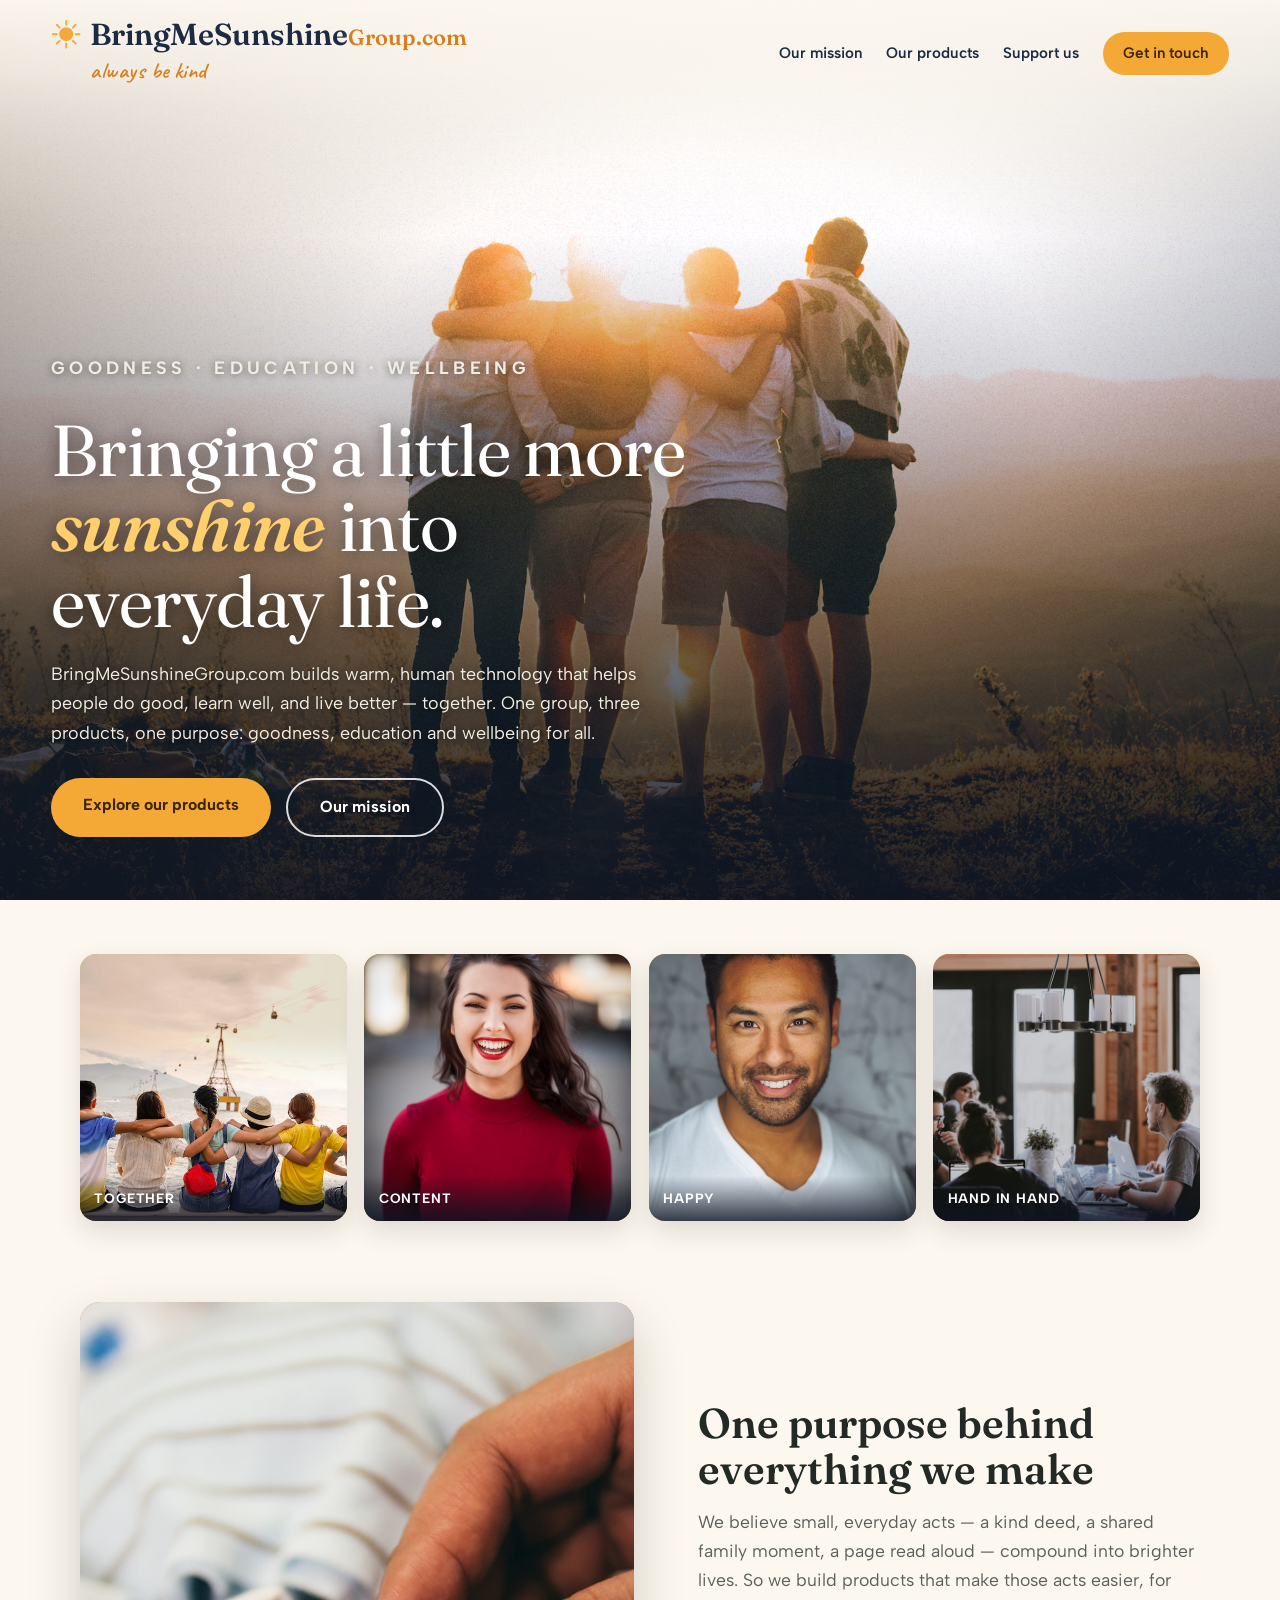
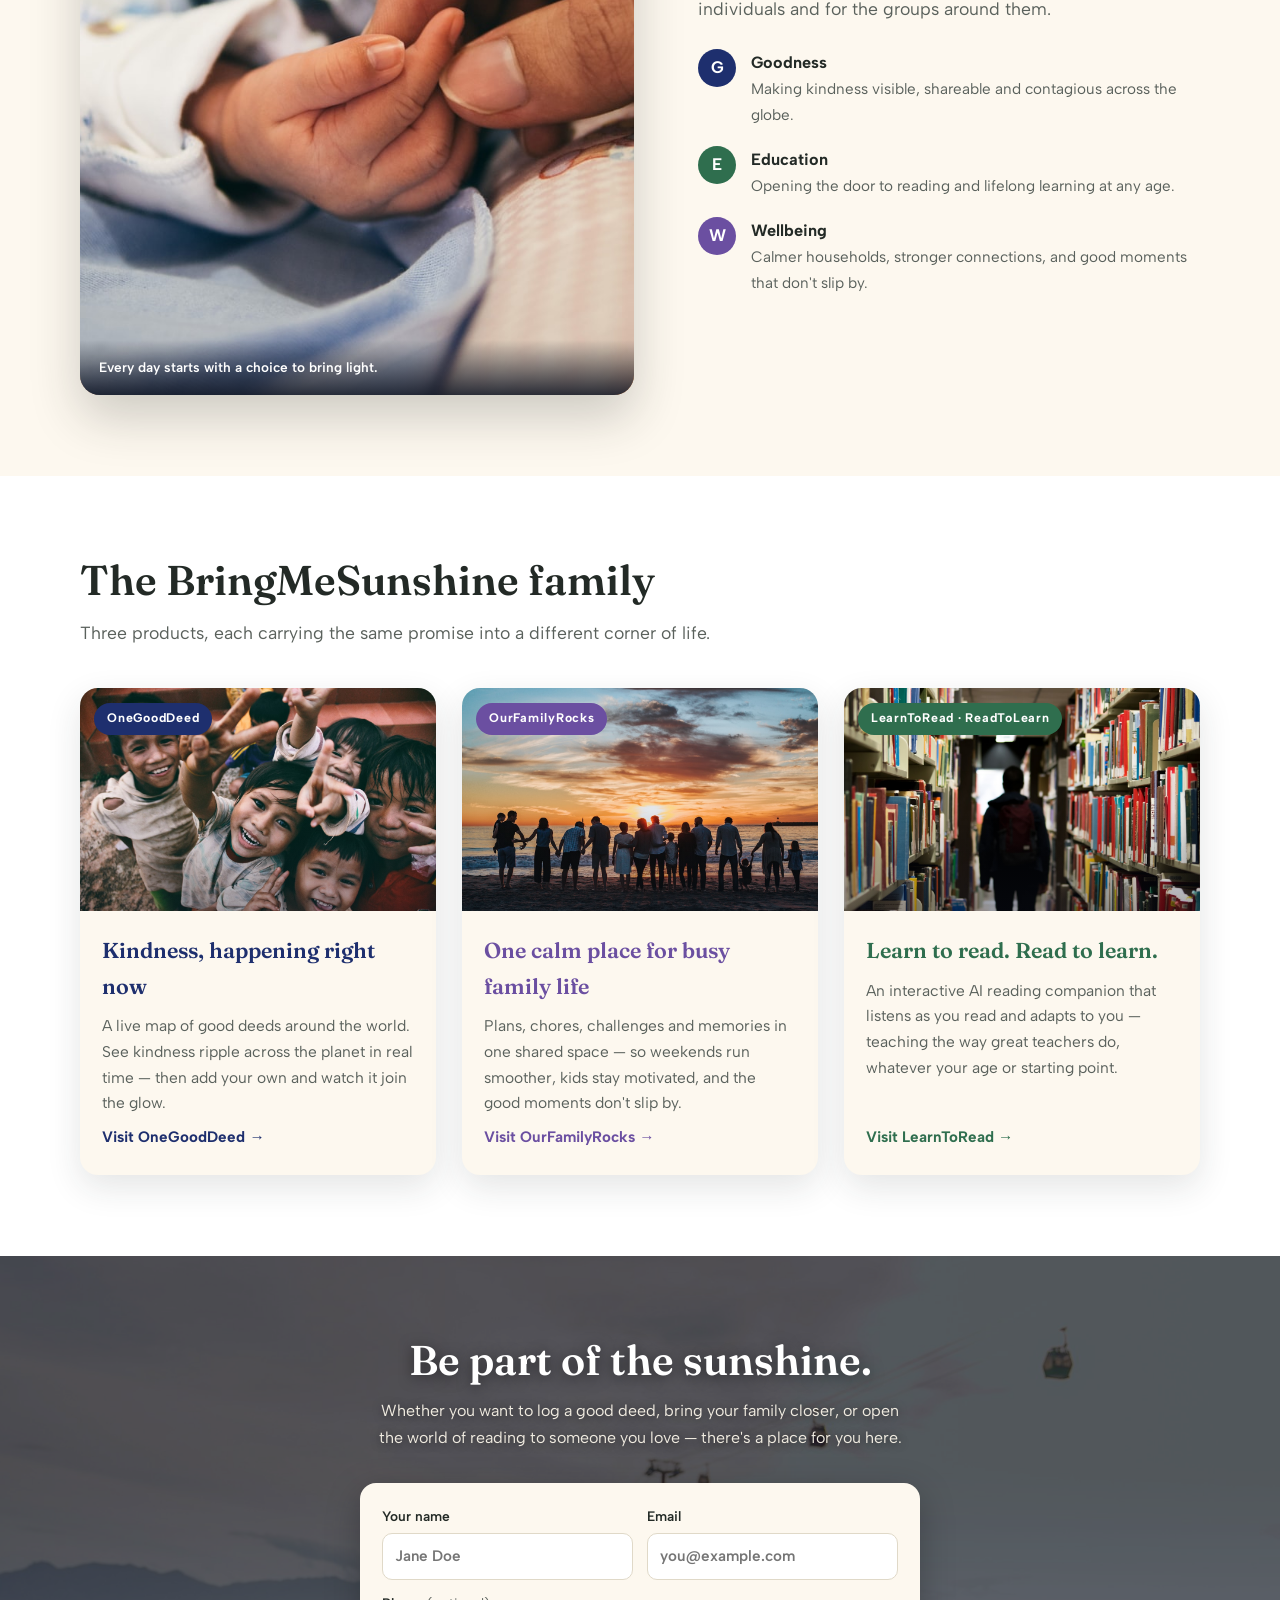
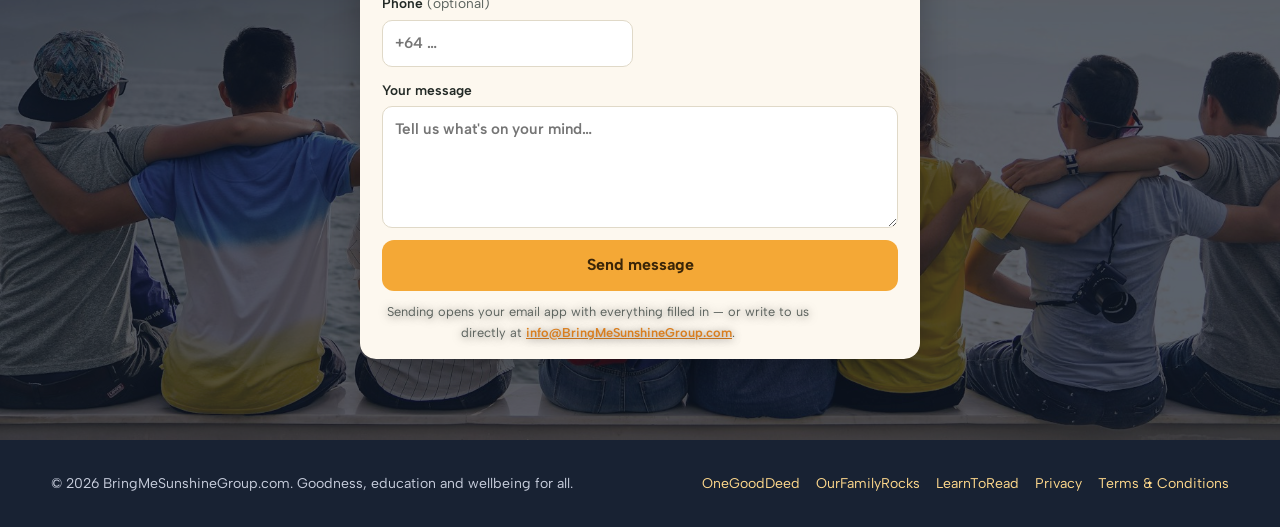
==== index.html @ d6a009a9 "landing header: brand font colours over transparent bar - navy wordmark + sunDeep Group.com/motto, c" ====
<!DOCTYPE html>
<html lang="en">
<head>
<meta charset="UTF-8">
<meta name="viewport" content="width=device-width, initial-scale=1.0">
<title>BringMeSunshineGroup.com — Goodness, education and wellbeing for all</title>

<!-- Favicons & app icons -->
<link rel="icon" href="favicon.ico" sizes="48x48">
<link rel="icon" href="favicon.svg" type="image/svg+xml">
<link rel="icon" type="image/png" sizes="32x32" href="favicon-32x32.png">
<link rel="icon" type="image/png" sizes="16x16" href="favicon-16x16.png">
<link rel="apple-touch-icon" sizes="180x180" href="apple-touch-icon.png">
<link rel="apple-touch-icon" sizes="167x167" href="apple-touch-icon-167x167.png">
<link rel="apple-touch-icon" sizes="152x152" href="apple-touch-icon-152x152.png">
<link rel="manifest" href="site.webmanifest">
<meta name="theme-color" content="#1c2a44">
<meta name="msapplication-config" content="browserconfig.xml">

<link rel="preconnect" href="https://fonts.googleapis.com">
<link rel="preconnect" href="https://fonts.gstatic.com" crossorigin>
<link href="https://fonts.googleapis.com/css2?family=Fraunces:opsz,wght@9..144,400;9..144,600&family=Albert+Sans:wght@400;500;600;700&display=swap" rel="stylesheet">
<link href="https://fonts.googleapis.com/css2?family=Caveat:wght@500;600&display=swap" rel="stylesheet">
<style>
:root{
  --sun:#f4a836;
  --sun-deep:#d97e1f;
  --sky:#1c2a44;        /* deep dawn navy */
  --cream:#fdf8ef;
  --ink:#232a26;
  --muted:#5a615c;
  /* product accents drawn from the three brands */
  --ogd-navy:#1e2f6e;   /* OneGoodDeed */
  --ofr-purple:#6b4fa1; /* OurFamilyRocks */
  --ltr-green:#2f6e4e;  /* LearnToRead */
  --display:'Fraunces',serif;
  --body:'Albert Sans',sans-serif;
}
*{margin:0;padding:0;box-sizing:border-box}
html{scroll-behavior:smooth}
body{font-family:var(--body);background:var(--cream);color:var(--ink);line-height:1.65}
img{display:block;max-width:100%}

/* ---------- header ---------- */
header{
  position:absolute;top:0;left:0;right:0;z-index:20;background:transparent;
  display:flex;align-items:center;justify-content:space-between;
  padding:1.1rem clamp(1.2rem,4vw,3.2rem);
}
.logo{display:flex;text-decoration:none}
.logo .wordline{display:flex;align-items:center;gap:.55rem}
.logo svg{width:1.9rem;height:1.9rem;flex:none}
.logo b{
  font-family:var(--display);font-weight:600;font-size:1.9rem;color:var(--sky);line-height:1.1;
  text-shadow:0 1px 10px rgba(253,248,239,.75);
}
.logo b small{color:var(--sun-deep);font-size:.72em}
@media(max-width:760px){
  .logo b{font-size:1.35rem}
  .logo svg{width:1.35rem;height:1.35rem}
  .kind-tag{font-size:1.1rem;margin-left:1.9rem}
}
nav{display:flex;align-items:center}
nav a{
  color:var(--sky);text-decoration:none;font-weight:600;font-size:.95rem;margin-left:1.5rem;
  text-shadow:0 1px 8px rgba(253,248,239,.7);
}
nav a:hover,nav a:focus-visible{color:var(--sun-deep)}
nav a:focus-visible{outline:2px solid var(--sun-deep);outline-offset:4px;border-radius:3px}
.burger{display:none}
.nav-cta{
  background:var(--sun);color:#3a2508 !important;border-radius:999px;
  padding:.55rem 1.25rem;text-shadow:none !important;white-space:nowrap;
}
.nav-cta:hover{background:#ffc25e;color:#3a2508 !important}

/* ---------- hero ---------- */
.hero{position:relative;min-height:100svh;display:flex;align-items:flex-end;overflow:hidden;background:var(--sky);padding-top:118px}
.hero-img{position:absolute;inset:0;width:100%;height:100%;object-fit:cover;object-position:center 35%;
  filter:contrast(1.1) saturate(1.04)}
/* graceful fallback if the photo can't load */
.hero-fallback{position:absolute;inset:0;background:
  radial-gradient(circle at 50% 78%, #ffd98c 0%, #f4a836 18%, #d3628a 45%, #4a2f58 75%, #1c2a44 100%);}
/* warm sunrise wash and gentle vignette to focus on the people */
.hero-tint{position:absolute;inset:0;pointer-events:none;background:
  linear-gradient(115deg, rgba(255,170,60,.14), transparent 45%),
  radial-gradient(ellipse 70% 70% at 55% 45%, transparent 40%, rgba(14,20,34,.38) 100%);}
/* sunlight coming in — kept subtle */
.sunflare{position:absolute;inset:0;pointer-events:none;mix-blend-mode:screen;background:
  radial-gradient(ellipse 42% 32% at 74% 16%, rgba(255,214,140,.45) 0%, rgba(255,178,72,.18) 40%, transparent 70%);}
.sunrays{position:absolute;inset:0;pointer-events:none;mix-blend-mode:screen;opacity:.2;background:
  conic-gradient(from 200deg at 72% 20%,
    transparent 0deg, rgba(255,220,150,.5) 6deg, transparent 12deg,
    transparent 20deg, rgba(255,220,150,.35) 26deg, transparent 32deg,
    transparent 42deg, rgba(255,220,150,.45) 48deg, transparent 54deg,
    transparent 64deg, rgba(255,220,150,.3) 70deg, transparent 76deg, transparent 360deg);}
/* contrast scrim so every word stays readable */
.hero-scrim{position:absolute;inset:0;background:
  linear-gradient(to top, rgba(14,20,34,.88) 0%, rgba(14,20,34,.55) 32%, rgba(14,20,34,.18) 58%, rgba(253,248,239,0) 74%, rgba(253,248,239,.78) 92%, rgba(253,248,239,.97) 100%);}
.hero-copy{position:relative;z-index:5;padding:0 clamp(1.2rem,4vw,3.2rem) clamp(2.6rem,7vh,5rem);max-width:780px;color:#fff}
.eyebrow{font-size:.78rem;letter-spacing:.24em;text-transform:uppercase;font-weight:700;color:#ffd98c;margin-bottom:1rem;text-shadow:0 1px 6px rgba(0,0,0,.5)}
h1{
  font-family:var(--display);font-weight:400;font-size:clamp(2.5rem,6vw,4.5rem);
  line-height:1.05;letter-spacing:-.01em;margin-bottom:1.2rem;
  text-shadow:0 2px 18px rgba(0,0,0,.55);
}
h1 em{font-style:italic;font-weight:600;color:#ffcf6e}
.hero-copy p{font-size:clamp(1.02rem,1.4vw,1.2rem);color:#f2ede2;max-width:56ch;margin-bottom:1.9rem;text-shadow:0 1px 8px rgba(0,0,0,.55)}
.cta-row{display:flex;gap:.9rem;flex-wrap:wrap}
.btn{display:inline-block;text-decoration:none;font-weight:700;font-size:1rem;border-radius:999px;padding:.9rem 2rem;transition:transform .15s,background .15s}
.btn:focus-visible{outline:3px solid #ffd98c;outline-offset:3px}
.btn-sun{background:var(--sun);color:#3a2508}
.btn-sun:hover{transform:translateY(-2px);background:#ffc25e}
.btn-line{border:2px solid rgba(255,255,255,.85);color:#fff;text-shadow:0 1px 6px rgba(0,0,0,.4)}
.btn-line:hover{border-color:#ffd98c;color:#ffd98c}

/* ---------- sections ---------- */
section{padding:clamp(3.6rem,9vh,6.5rem) clamp(1.2rem,4vw,3.2rem)}
.inner{max-width:1120px;margin:0 auto}
h2{font-family:var(--display);font-weight:600;font-size:clamp(1.8rem,3.4vw,2.6rem);line-height:1.12;margin-bottom:.9rem}
.lede{max-width:62ch;color:var(--muted);font-size:1.1rem}

/* mission split */
.mission .inner{display:grid;grid-template-columns:1.05fr .95fr;gap:clamp(2rem,5vw,4rem);align-items:center}
@media(max-width:820px){.mission .inner{grid-template-columns:1fr}}
.mission-photo{position:relative;border-radius:20px;overflow:hidden;box-shadow:0 22px 50px rgba(35,42,38,.22);aspect-ratio:4/5;background:
  radial-gradient(circle at 60% 30%, #ffd98c, #f4a836 40%, #b8652f 100%);}
.mission-photo img{width:100%;height:100%;object-fit:cover}
.mission-photo figcaption{
  position:absolute;left:0;right:0;bottom:0;padding:1rem 1.2rem;font-size:.85rem;font-weight:600;color:#fff;
  background:linear-gradient(to top, rgba(14,20,34,.85), transparent);
}
.pillars{list-style:none;margin-top:1.6rem;display:grid;gap:1.1rem}
.pillars li{display:flex;gap:.9rem;align-items:flex-start}
.pillars .dot{flex:none;width:38px;height:38px;border-radius:50%;display:grid;place-items:center;color:#fff;font-weight:700;font-size:1.05rem}
.pillars b{display:block;font-size:1.02rem}
.pillars span{color:var(--muted);font-size:.95rem}

/* product family */
.family{background:#fff}
.family-grid{display:grid;grid-template-columns:repeat(auto-fit,minmax(290px,1fr));gap:1.6rem;margin-top:2.6rem}
.card{
  border-radius:18px;overflow:hidden;background:var(--cream);
  box-shadow:0 12px 34px rgba(35,42,38,.12);display:flex;flex-direction:column;
  transition:transform .18s ease;
}
.card:hover{transform:translateY(-5px)}
.card .photo{position:relative;aspect-ratio:16/10;overflow:hidden}
.card .photo img{width:100%;height:100%;object-fit:cover}
.card .photo::after{content:"";position:absolute;inset:0;background:linear-gradient(to top, rgba(14,20,34,.35), transparent 45%)}
.card .badge{
  position:absolute;top:.9rem;left:.9rem;z-index:2;color:#fff;font-weight:700;font-size:.78rem;
  letter-spacing:.06em;padding:.35rem .8rem;border-radius:999px;
}
.card-body{padding:1.4rem 1.4rem 1.6rem;display:flex;flex-direction:column;gap:.55rem;flex:1}
.card h3{font-family:var(--display);font-weight:600;font-size:1.35rem}
.card p{color:var(--muted);font-size:.97rem;flex:1}
.card a{font-weight:700;text-decoration:none;font-size:.95rem}
.ogd .badge,.ogd .dot{background:var(--ogd-navy)} .ogd h3,.ogd a{color:var(--ogd-navy)}
.ofr .badge,.ofr .dot{background:var(--ofr-purple)} .ofr h3,.ofr a{color:var(--ofr-purple)}
.ltr .badge,.ltr .dot{background:var(--ltr-green)} .ltr h3,.ltr a{color:var(--ltr-green)}
.photo-fallback-ogd{background:radial-gradient(circle at 30% 30%, #3b4f9e, #1e2f6e)}
.photo-fallback-ofr{background:radial-gradient(circle at 30% 30%, #9a7ecf, #6b4fa1)}
.photo-fallback-ltr{background:radial-gradient(circle at 30% 30%, #58a37c, #2f6e4e)}

/* banner CTA */
.banner{position:relative;color:#fff;text-align:center;overflow:hidden;background:var(--sky)}
.banner-img{position:absolute;inset:0;width:100%;height:100%;object-fit:cover;object-position:center 40%}
.banner-scrim{position:absolute;inset:0;background:rgba(16,24,40,.68)}
.banner .inner{position:relative;z-index:2;max-width:760px}
.banner h2{color:#fff;text-shadow:0 2px 14px rgba(0,0,0,.5)}
.banner p{color:#f0ebe0;margin:0 auto 2rem;max-width:54ch;text-shadow:0 1px 8px rgba(0,0,0,.5)}

/* people strip */
.people-strip{padding-top:clamp(2.4rem,6vh,4rem);padding-bottom:0}
.strip-grid{display:grid;grid-template-columns:repeat(auto-fit,minmax(180px,1fr));gap:1.1rem}
.strip-grid figure{position:relative;border-radius:16px;overflow:hidden;aspect-ratio:1/1;
  background:radial-gradient(circle at 40% 30%, #ffd98c, #f4a836 55%, #c97b3a);
  box-shadow:0 10px 26px rgba(35,42,38,.14)}
.strip-grid img{width:100%;height:100%;object-fit:cover;transition:transform .3s ease}
.strip-grid figure:hover img{transform:scale(1.04)}
.strip-grid figcaption{
  position:absolute;left:0;right:0;bottom:0;padding:.7rem .9rem;
  font-weight:700;font-size:.85rem;letter-spacing:.06em;text-transform:uppercase;color:#fff;
  background:linear-gradient(to top, rgba(14,20,34,.8), transparent);
}

footer{background:#182233;color:#c8cedd;padding:2rem clamp(1.2rem,4vw,3.2rem);font-size:.88rem;display:flex;justify-content:space-between;flex-wrap:wrap;gap:.8rem}
footer a{color:#ffd98c;text-decoration:none;margin-left:1rem}
footer a:first-child{margin-left:0}
@media(prefers-reduced-motion:no-preference){
  .hero-copy{opacity:0;transform:translateY(14px);animation:rise .9s ease .4s forwards}
  .sunflare{opacity:0;animation:dawn 2.4s ease .2s forwards}
  @keyframes rise{to{opacity:1;transform:translateY(0)}}
  @keyframes dawn{to{opacity:1}}
}

/* --- Get in touch form (20 Aug 2026) --- */
.contact-card{background:var(--cream);color:var(--ink);border-radius:16px;padding:22px 22px 16px;
  max-width:560px;margin:22px auto 0;text-align:left;box-shadow:0 10px 34px rgba(0,0,0,.25)}
.contact-card label{display:block;font-weight:600;font-size:.86rem;margin:0 0 12px;color:var(--ink)}
.contact-card .cf-opt{font-weight:400;color:var(--muted)}
.contact-card input,.contact-card textarea{display:block;width:100%;margin-top:5px;border:1px solid #e0d9c8;
  border-radius:10px;padding:10px 12px;font:inherit;font-size:.95rem;background:#fff;color:var(--ink)}
.contact-card input:focus,.contact-card textarea:focus{outline:2px solid var(--sun);border-color:var(--sun)}
.contact-card .cf-row{display:grid;grid-template-columns:1fr 1fr;gap:0 14px}
@media(max-width:560px){.contact-card .cf-row{grid-template-columns:1fr}}
.contact-card button{width:100%;border:none;cursor:pointer;font:inherit;font-weight:700;border-radius:12px;padding:12px}
.contact-card .cf-note{font-size:.8rem;color:var(--muted);margin:10px 0 0;text-align:center}
.contact-card .cf-note a{color:var(--sun-deep);font-weight:600}
.lockup{display:flex;flex-direction:column}
.kind-tag{font-family:'Caveat',cursive;font-size:1.4rem;font-weight:600;letter-spacing:.02em;color:var(--sun-deep);text-shadow:0 1px 8px rgba(253,248,239,.7);margin:2px 0 0 2.45rem}
/* ---------- mobile flow (21 Aug 2026): burger menu ---------- */
@media(max-width:640px){
  header{padding:1rem 1.2rem}
  .burger{display:flex;flex-direction:column;align-items:center;justify-content:center;gap:5px;
    width:44px;height:44px;flex:none;background:rgba(253,248,239,.6);
    border:1.5px solid rgba(28,42,68,.45);border-radius:12px;cursor:pointer;padding:0}
  .burger span{display:block;width:20px;height:2px;background:var(--sky);border-radius:2px;transition:transform .2s,opacity .2s}
  .burger[aria-expanded="true"] span:nth-child(1){transform:translateY(7px) rotate(45deg)}
  .burger[aria-expanded="true"] span:nth-child(2){opacity:0}
  .burger[aria-expanded="true"] span:nth-child(3){transform:translateY(-7px) rotate(-45deg)}
  nav{position:absolute;top:calc(100% - .4rem);right:1.2rem;display:none;flex-direction:column;align-items:stretch;
    background:rgba(253,248,239,.98);border:1px solid #eee3cf;border-radius:14px;
    padding:.7rem;min-width:220px;gap:.15rem;box-shadow:0 18px 40px rgba(35,42,38,.28)}
  nav.open{display:flex}
  nav a{margin-left:0;font-size:1rem;padding:.6rem .7rem;border-radius:9px;text-shadow:none}
  nav a:not(.nav-cta):hover{background:rgba(28,42,68,.07)}
  .nav-cta{margin-top:.45rem;text-align:center;padding:.6rem 1rem}
  .strip-grid{grid-template-columns:1fr 1fr;gap:.8rem}
  .strip-grid figcaption{font-size:.72rem;padding:.5rem .6rem}
  .mission-photo{aspect-ratio:4/3}
  .contact-card input,.contact-card textarea{font-size:1rem}
  footer{flex-direction:column;align-items:center;text-align:center;gap:.9rem}
  footer span:last-child{display:flex;flex-wrap:wrap;justify-content:center;gap:.3rem 1.1rem}
  footer a{margin-left:0}
}
</style>
</head>
<body>

<header>
  <a class="logo" href="index.html" aria-label="BringMeSunshineGroup.com home">
    <span class="lockup">
      <span class="wordline">
        <svg viewBox="0 0 48 48" aria-hidden="true">
          <circle cx="24" cy="24" r="11" fill="#f4a836"/>
          <g stroke="#f4a836" stroke-width="3" stroke-linecap="round">
            <line x1="24" y1="3" x2="24" y2="9"/><line x1="24" y1="39" x2="24" y2="45"/>
            <line x1="3" y1="24" x2="9" y2="24"/><line x1="39" y1="24" x2="45" y2="24"/>
            <line x1="9" y1="9" x2="13.5" y2="13.5"/><line x1="34.5" y1="34.5" x2="39" y2="39"/>
            <line x1="39" y1="9" x2="34.5" y2="13.5"/><line x1="9" y1="39" x2="13.5" y2="34.5"/>
          </g>
        </svg>
        <b>BringMeSunshine<small>Group.com</small></b>
      </span>
      <span id="kindTag" class="kind-tag">always be kind</span>
    </span>
  </a>
  <nav aria-label="Primary" id="primaryNav">
    <a href="#mission">Our mission</a>
    <a href="#family">Our products</a>
    <a href="donate.html" class="nav-plain">Support us</a>
    <a class="nav-cta" href="#connect">Get in touch</a>
  </nav>
  <button class="burger" id="burgerBtn" type="button" aria-label="Menu" aria-expanded="false" aria-controls="primaryNav">
    <span></span><span></span><span></span>
  </button>
</header>

<!-- ============ HERO ============ -->
<div class="hero">
  <div class="hero-fallback" aria-hidden="true"></div>
  <img class="hero-img" id="heroPhoto" crossorigin="anonymous"
       data-srcs="images/hero-1.jpg|images/hero-2.jpg|images/hero-3.jpg|https://images.unsplash.com/photo-1511632765486-a01980e01a18?auto=format&fit=crop&w=2000&q=80|https://images.unsplash.com/photo-1506869640319-fe1a24fd76dc?auto=format&fit=crop&w=2000&q=80|https://images.unsplash.com/photo-1516589178581-6cd7833ae3b2?auto=format&fit=crop&w=2000&q=80"
       alt="A group of happy friends together outdoors, faces glowing in warm golden sunrise light">
  <div class="hero-tint" aria-hidden="true"></div>
  <div class="sunflare" aria-hidden="true"></div>
  <div class="sunrays" aria-hidden="true"></div>
  <div class="hero-scrim" aria-hidden="true"></div>

  <div class="hero-copy">
    <p class="eyebrow">Goodness · Education · Wellbeing</p>
    <h1>Bringing a little more <em>sunshine</em> into everyday life.</h1>
    <p>BringMeSunshineGroup.com builds warm, human technology that helps people do good, learn well, and live better — together. One group, three products, one purpose: goodness, education and wellbeing for all.</p>
    <div class="cta-row">
      <a class="btn btn-sun" href="#family">Explore our products</a>
      <a class="btn btn-line" href="#mission">Our mission</a>
    </div>
  </div>
</div>

<!-- ============ PEOPLE STRIP ============ -->
<section class="people-strip" aria-label="The people we build for">
  <div class="inner">
    <div class="strip-grid">
      <figure>
        <img data-srcs="images/strip-together-a.jpg|images/strip-together-b.jpg|https://images.unsplash.com/photo-1529156069898-49953e39b3ac?auto=format&fit=crop&w=900&q=80|https://images.unsplash.com/photo-1543807535-eceef0bc6599?auto=format&fit=crop&w=900&q=80"
             alt="Three friends laughing together arm in arm">
        <figcaption>Together</figcaption>
      </figure>
      <figure>
        <img data-srcs="images/strip-2a.jpg|images/strip-2b.jpg|https://images.unsplash.com/photo-1494790108377-be9c29b29330?auto=format&fit=crop&w=900&q=80|https://images.unsplash.com/photo-1544005313-94ddf0286df2?auto=format&fit=crop&w=900&q=80"
             alt="A woman smiling warmly in natural light">
        <figcaption>Content</figcaption>
      </figure>
      <figure>
        <img data-srcs="images/strip-3a.jpg|images/strip-3b.jpg|https://images.unsplash.com/photo-1507003211169-0a1dd7228f2d?auto=format&fit=crop&w=900&q=80|https://images.unsplash.com/photo-1500648767791-00dcc994a43e?auto=format&fit=crop&w=900&q=80"
             alt="A man smiling in soft golden light">
        <figcaption>Happy</figcaption>
      </figure>
      <figure>
        <img data-srcs="images/strip-4a.jpg|images/strip-4b.jpg|https://images.unsplash.com/photo-1521737604893-d14cc237f11d?auto=format&fit=crop&w=900&q=80|https://images.unsplash.com/photo-1488521787991-ed7bbaae773c?auto=format&fit=crop&w=900&q=80"
             alt="A group of people joining hands together">
        <figcaption>Hand in hand</figcaption>
      </figure>
    </div>
  </div>
</section>

<!-- ============ MISSION ============ -->
<section class="mission" id="mission">
  <div class="inner">
    <figure class="mission-photo">
      <img data-srcs="images/mission.jpg|https://images.unsplash.com/photo-1470116945706-e6bf5d5a53ca?auto=format&fit=crop&w=1200&q=80"
           alt="A woman standing in a sunlit field at sunrise, arms open to the morning light"
           onerror="this.remove()">
      <figcaption>Every day starts with a choice to bring light.</figcaption>
    </figure>
    <div>
      <h2>One purpose behind everything we make</h2>
      <p class="lede">We believe small, everyday acts — a kind deed, a shared family moment, a page read aloud — compound into brighter lives. So we build products that make those acts easier, for individuals and for the groups around them.</p>
      <ul class="pillars">
        <li><span class="dot" style="background:var(--ogd-navy)">G</span><div><b>Goodness</b><span>Making kindness visible, shareable and contagious across the globe.</span></div></li>
        <li><span class="dot" style="background:var(--ltr-green)">E</span><div><b>Education</b><span>Opening the door to reading and lifelong learning at any age.</span></div></li>
        <li><span class="dot" style="background:var(--ofr-purple)">W</span><div><b>Wellbeing</b><span>Calmer households, stronger connections, and good moments that don't slip by.</span></div></li>
      </ul>
    </div>
  </div>
</section>

<!-- ============ PRODUCT FAMILY ============ -->
<section class="family" id="family">
  <div class="inner">
    <h2>The BringMeSunshine family</h2>
    <p class="lede">Three products, each carrying the same promise into a different corner of life.</p>
    <div class="family-grid">

      <article class="card ogd">
        <div class="photo photo-fallback-ogd">
          <span class="badge">OneGoodDeed</span>
          <img data-srcs="images/card-onegooddeed.jpg|https://images.unsplash.com/photo-1488521787991-ed7bbaae773c?auto=format&fit=crop&w=1200&q=80"
               alt="Volunteers' hands joined together over a table, working on a community project"
               onerror="this.remove()">
        </div>
        <div class="card-body">
          <h3>Kindness, happening right now</h3>
          <p>A live map of good deeds around the world. See kindness ripple across the planet in real time — then add your own and watch it join the glow.</p>
          <a href="https://OneGoodDeed.com">Visit OneGoodDeed →</a>
        </div>
      </article>

      <article class="card ofr">
        <div class="photo photo-fallback-ofr">
          <span class="badge">OurFamilyRocks</span>
          <img data-srcs="images/card-ourfamilyrocks.jpg|https://images.unsplash.com/photo-1511895426328-dc8714191300?auto=format&fit=crop&w=1200&q=80"
               alt="A family walking together hand in hand along a beach in golden evening light"
               onerror="this.remove()">
        </div>
        <div class="card-body">
          <h3>One calm place for busy family life</h3>
          <p>Plans, chores, challenges and memories in one shared space — so weekends run smoother, kids stay motivated, and the good moments don't slip by.</p>
          <a href="https://OurFamilyRocks.com">Visit OurFamilyRocks →</a>
        </div>
      </article>

      <article class="card ltr">
        <div class="photo photo-fallback-ltr">
          <span class="badge">LearnToRead&nbsp;·&nbsp;ReadToLearn</span>
          <img data-srcs="images/card-learntoread.jpg|https://images.unsplash.com/photo-1427504494785-3a9ca7044f45?auto=format&fit=crop&w=1200&q=80"
               alt="A teacher helping young students with reading in a bright classroom"
               onerror="this.remove()">
        </div>
        <div class="card-body">
          <h3>Learn to read. Read to learn.</h3>
          <p>An interactive AI reading companion that listens as you read and adapts to you — teaching the way great teachers do, whatever your age or starting point.</p>
          <a href="https://LearnToReadReadToLearn.com">Visit LearnToRead →</a>
        </div>
      </article>

    </div>
  </div>
</section>

<!-- ============ CTA BANNER ============ -->
<section class="banner" id="connect">
  <img class="banner-img"
       data-srcs="images/connect.jpg|https://images.unsplash.com/photo-1529156069898-49953e39b3ac?auto=format&fit=crop&w=2000&q=80"
       alt="Three friends laughing together outdoors"
       onerror="this.remove()">
  <div class="banner-scrim" aria-hidden="true"></div>
  <div class="inner">
    <h2>Be part of the sunshine.</h2>
    <p>Whether you want to log a good deed, bring your family closer, or open the world of reading to someone you love — there's a place for you here.</p>
    <form id="contactForm" class="contact-card" novalidate>
      <div class="cf-row">
        <label>Your name<input type="text" id="cfName" name="name" autocomplete="name" required placeholder="Jane Doe"></label>
        <label>Email<input type="email" id="cfEmail" name="email" autocomplete="email" required placeholder="you@example.com"></label>
      </div>
      <div class="cf-row">
        <label>Phone <span class="cf-opt">(optional)</span><input type="tel" id="cfPhone" name="phone" autocomplete="tel" placeholder="+64 …"></label>
      </div>
      <label>Your message<textarea id="cfMsg" name="message" rows="4" required placeholder="Tell us what's on your mind…"></textarea></label>
      <button type="submit" class="btn btn-sun">Send message</button>
      <p class="cf-note">Sending opens your email app with everything filled in — or write to us directly at
      <a href="mailto:info@BringMeSunshineGroup.com">info@BringMeSunshineGroup.com</a>.</p>
    </form>
  </div>
</section>

<footer>
  <span>© 2026 BringMeSunshineGroup.com. Goodness, education and wellbeing for all.</span>
  <span><a href="https://OneGoodDeed.com">OneGoodDeed</a><a href="https://OurFamilyRocks.com">OurFamilyRocks</a><a href="https://LearnToReadReadToLearn.com">LearnToRead</a><a href="privacy.html">Privacy</a><a href="terms.html">Terms &amp; Conditions</a></span>
</footer>

<script>
/* Try each candidate photo in order; if all fail, remove the img so the warm gradient shows through. */
document.querySelectorAll('img[data-srcs]').forEach(function(img){
  var list = img.dataset.srcs.split('|'), i = 0;
  function next(){ if(i < list.length){ img.src = list[i++]; } else { img.remove(); } }
  img.addEventListener('error', next);
  next();
});
</script>

<script>
(function(){
  var f=document.getElementById('contactForm'); if(!f) return;
  f.addEventListener('submit',function(e){
    e.preventDefault();
    if(!f.reportValidity()) return;
    var name=document.getElementById('cfName').value.trim(),
        email=document.getElementById('cfEmail').value.trim(),
        phone=document.getElementById('cfPhone').value.trim(),
        msg=document.getElementById('cfMsg').value.trim();
    var body='Name: '+name+'\nEmail: '+email+(phone?'\nPhone: '+phone:'')+'\n\n'+msg;
    location.href='mailto:info@BringMeSunshineGroup.com?subject='+
      encodeURIComponent('Get in touch — '+name)+'&body='+encodeURIComponent(body);
    var b=f.querySelector('button'); b.textContent='Opening your email app…';
    setTimeout(function(){b.textContent='Send message';},4000);
  });
})();
</script>

<script>
(function(){
  var K={en:"always be kind",mi:"kia atawhai tonu",fr:"soyez toujours bienveillant",es:"s\u00e9 siempre amable",
  de:"sei immer freundlich",it:"sii sempre gentile",pt:"seja sempre gentil",nl:"wees altijd vriendelijk",
  sv:"var alltid sn\u00e4ll",nb:"v\u00e6r alltid snill",no:"v\u00e6r alltid snill",da:"v\u00e6r altid venlig",
  fi:"ole aina yst\u00e4v\u00e4llinen",pl:"b\u0105d\u017a zawsze \u017cyczliwy",cs:"bu\u010f v\u017edy laskav\u00fd",
  ro:"fii mereu bun",hu:"l\u00e9gy mindig kedves",el:"\u03bd\u03b1 \u03b5\u03af\u03c3\u03b1\u03b9 \u03c0\u03ac\u03bd\u03c4\u03b1 \u03b5\u03c5\u03b3\u03b5\u03bd\u03b9\u03ba\u03cc\u03c2",
  tr:"her zaman nazik ol",ru:"\u0432\u0441\u0435\u0433\u0434\u0430 \u0431\u0443\u0434\u044c \u0434\u043e\u0431\u0440\u044b\u043c",
  uk:"\u0437\u0430\u0432\u0436\u0434\u0438 \u0431\u0443\u0434\u044c \u0434\u043e\u0431\u0440\u0438\u043c",
  ar:"\u0643\u0646 \u0644\u0637\u064a\u0641\u064b\u0627 \u062f\u0627\u0626\u0645\u064b\u0627",
  he:"\u05d4\u05d9\u05d5 \u05ea\u05de\u05d9\u05d3 \u05d0\u05d3\u05d9\u05d1\u05d9\u05dd",
  hi:"\u0939\u092e\u0947\u0936\u093e \u0926\u092f\u093e\u0932\u0941 \u092c\u0928\u0947\u0902",
  th:"\u0e21\u0e35\u0e40\u0e21\u0e15\u0e15\u0e32\u0e40\u0e2a\u0e21\u0e2d",vi:"lu\u00f4n t\u1eed t\u1ebf",
  id:"selalu berbaik hati",ms:"sentiasa berbaik hati",fil:"laging maging mabait",tl:"laging maging mabait",
  ja:"\u3044\u3064\u3082\u89aa\u5207\u306b",ko:"\ud56d\uc0c1 \uce5c\uc808\ud558\uac8c",
  zh:"\u5e38\u6000\u5584\u610f",zhh:"\u5e38\u61f7\u5584\u610f",sm:"ia agalelei pea"};
  var RTL={ar:1,he:1};
  function pick(langs){
    for(var i=0;i<langs.length;i++){
      var l=String(langs[i]).toLowerCase();
      if(l.indexOf("zh")===0){return {t:(/tw|hk|mo|hant/.test(l)?K.zhh:K.zh),l:l,r:0};}
      var p=l.split("-")[0];
      if(K[p]) return {t:K[p],l:p,r:RTL[p]||0};
    }
    return {t:K.en,l:"en",r:0};
  }
  function apply(langs){
    var el=document.getElementById("kindTag"); if(!el) return;
    var m=pick(langs||navigator.languages||[navigator.language||"en"]);
    el.textContent=m.t; el.setAttribute("lang",m.l); el.setAttribute("dir",m.r?"rtl":"ltr");
  }
  window.__kindTag={set:apply};
  apply();
})();
</script>
<script>
(function(){
  var b=document.getElementById('burgerBtn'),n=document.getElementById('primaryNav');
  if(!b||!n) return;
  b.addEventListener('click',function(){
    var open=n.classList.toggle('open');
    b.setAttribute('aria-expanded',open?'true':'false');
  });
  n.querySelectorAll('a').forEach(function(a){
    a.addEventListener('click',function(){n.classList.remove('open');b.setAttribute('aria-expanded','false');});
  });
  document.addEventListener('click',function(e){
    if(n.classList.contains('open') && !n.contains(e.target) && !b.contains(e.target)){
      n.classList.remove('open');b.setAttribute('aria-expanded','false');
    }
  });
})();
</script>
</body>
</html>
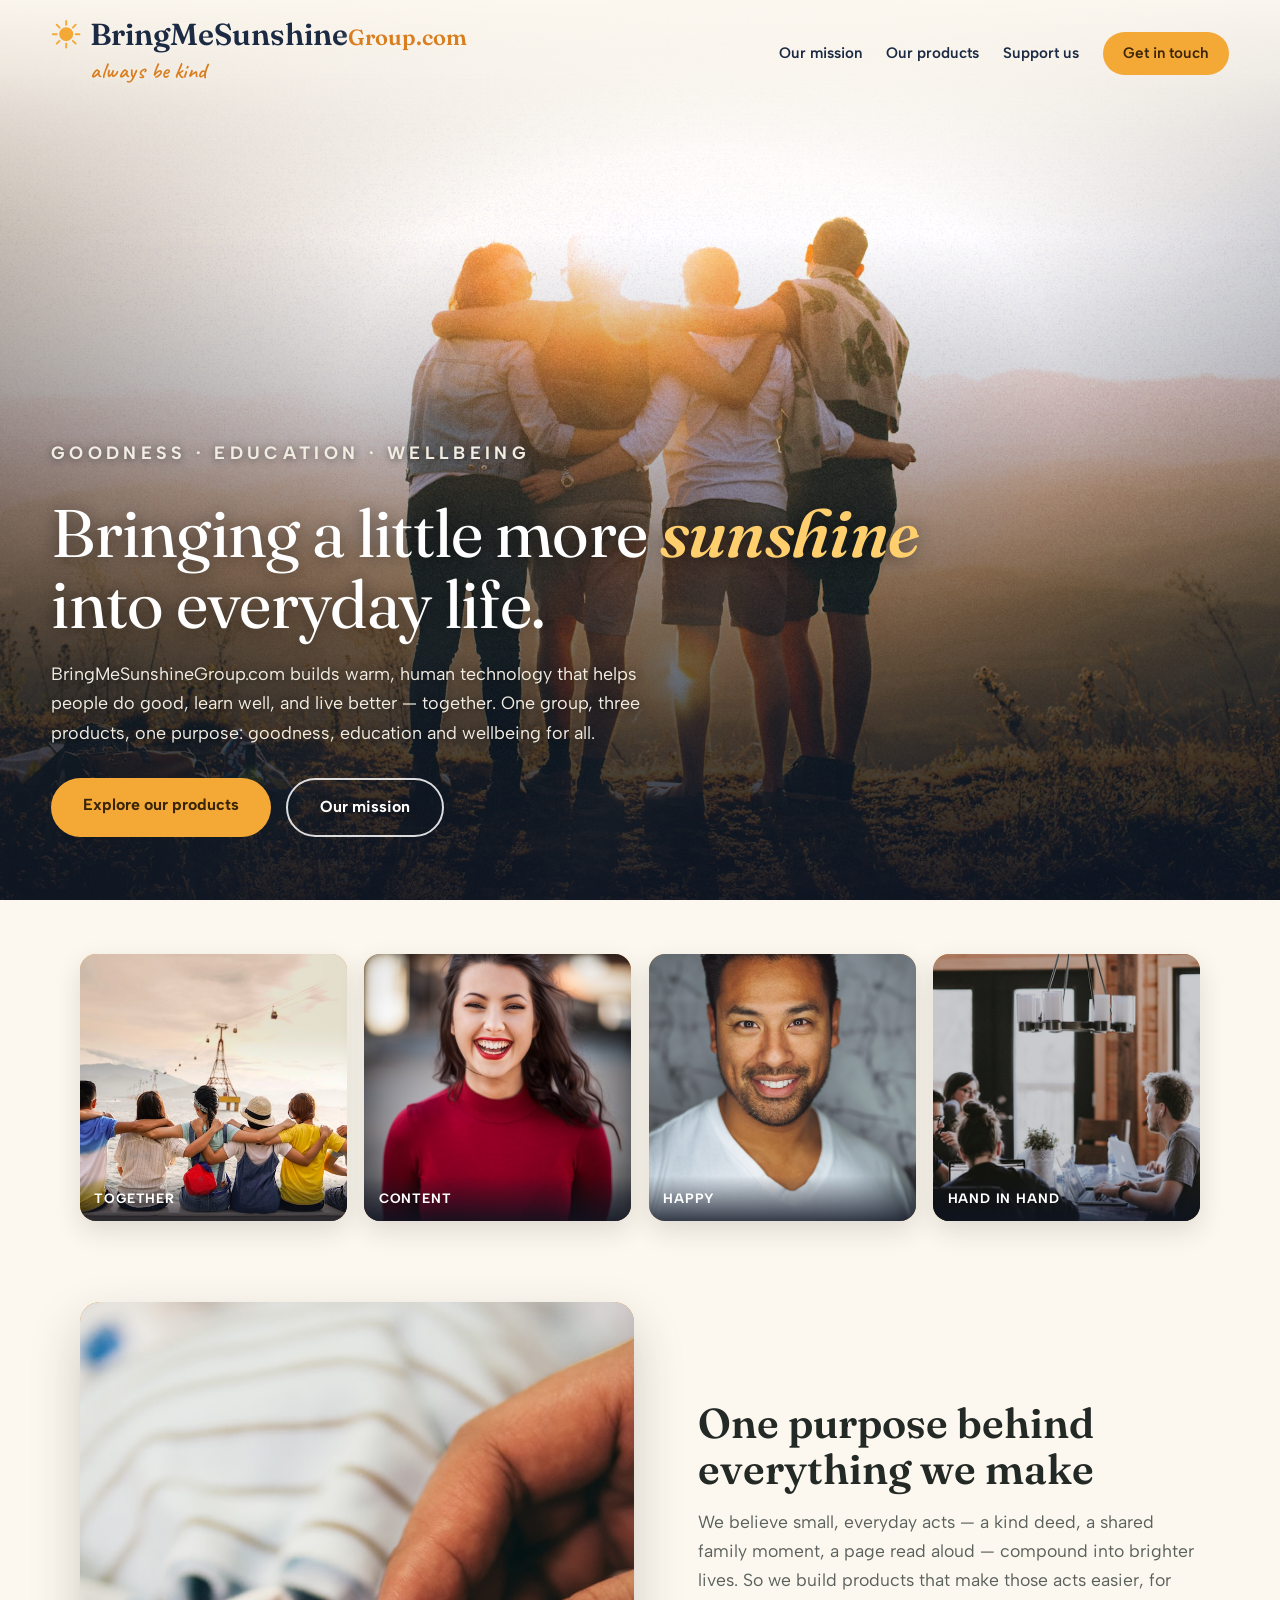
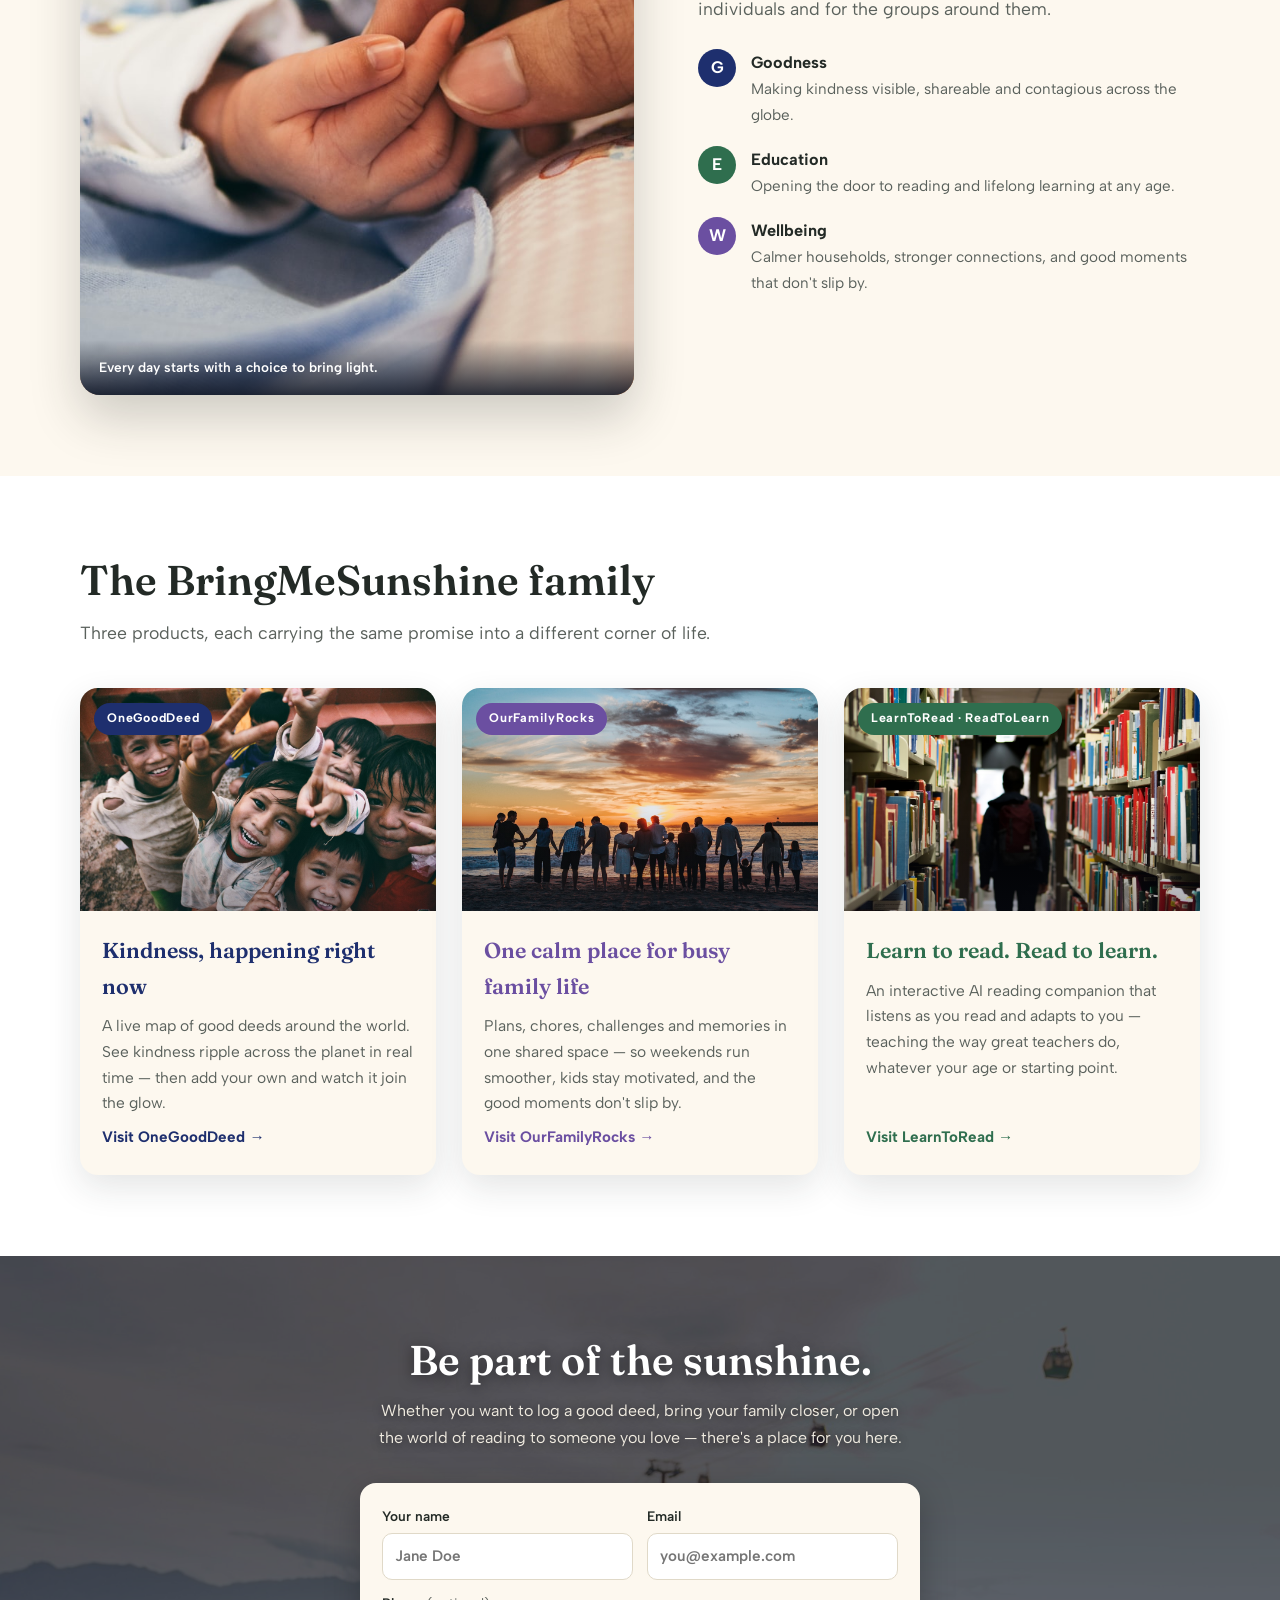
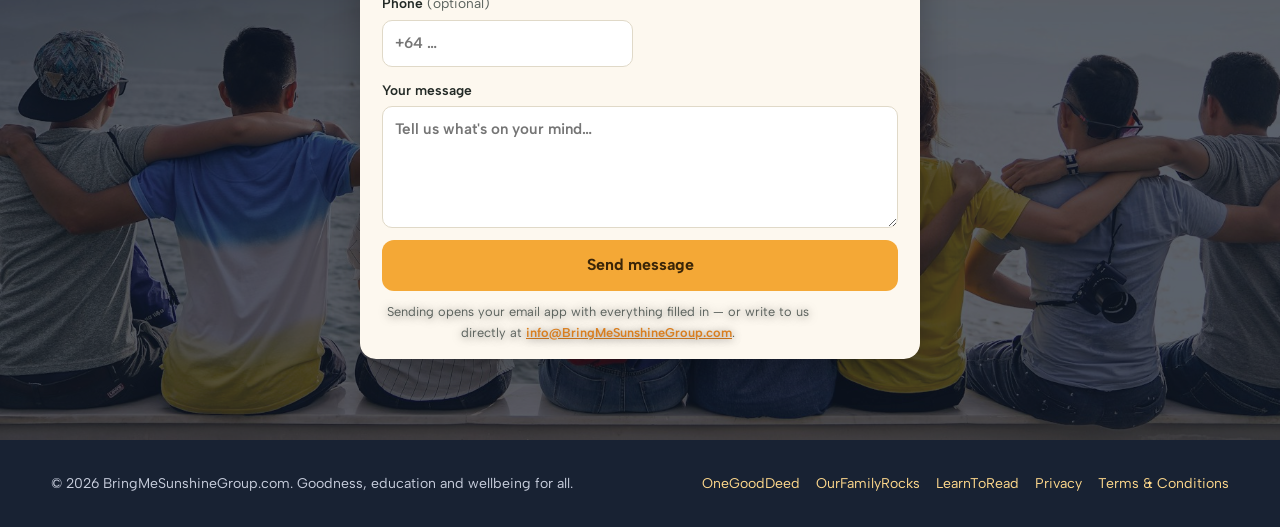
==== commit d0eed12e: "hero headline: breaks as 'Bringing a little more sunshine / into everyday life.' on screens >=900px " ====
--- a/index.html
+++ b/index.html
@@ -235,6 +235,13 @@
   footer span:last-child{display:flex;flex-wrap:wrap;justify-content:center;gap:.3rem 1.1rem}
   footer a{margin-left:0}
 }
+/* two-line hero headline on wide screens (21 Aug 2026) */
+.h1-br{display:none}
+@media(min-width:900px){
+  .h1-br{display:inline}
+  .hero-copy{max-width:1080px}
+  h1{font-size:clamp(2.5rem,5.6vw,4.2rem)}
+}
 </style>
 </head>
 <body>
@@ -281,7 +288,7 @@
 
   <div class="hero-copy">
     <p class="eyebrow">Goodness · Education · Wellbeing</p>
-    <h1>Bringing a little more <em>sunshine</em> into everyday life.</h1>
+    <h1>Bringing a little more <em>sunshine</em> <br class="h1-br">into everyday life.</h1>
     <p>BringMeSunshineGroup.com builds warm, human technology that helps people do good, learn well, and live better — together. One group, three products, one purpose: goodness, education and wellbeing for all.</p>
     <div class="cta-row">
       <a class="btn btn-sun" href="#family">Explore our products</a>
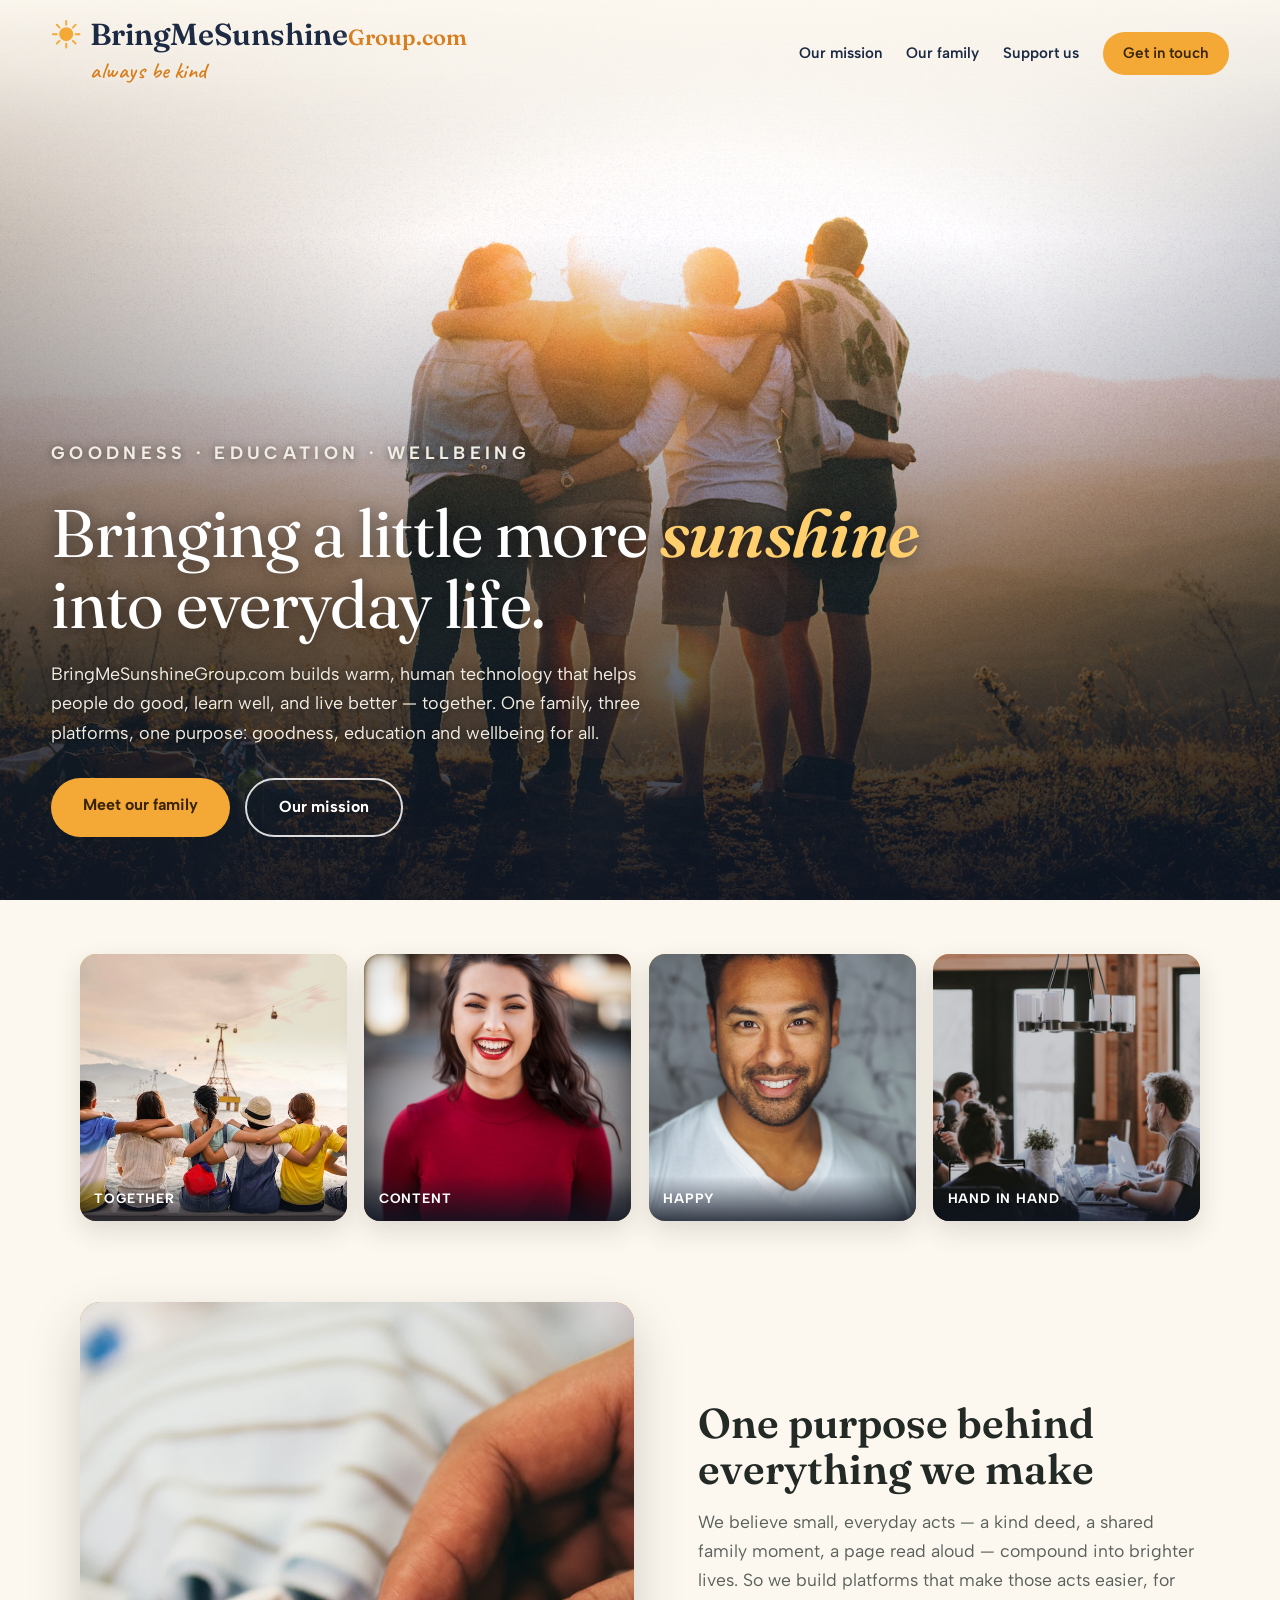
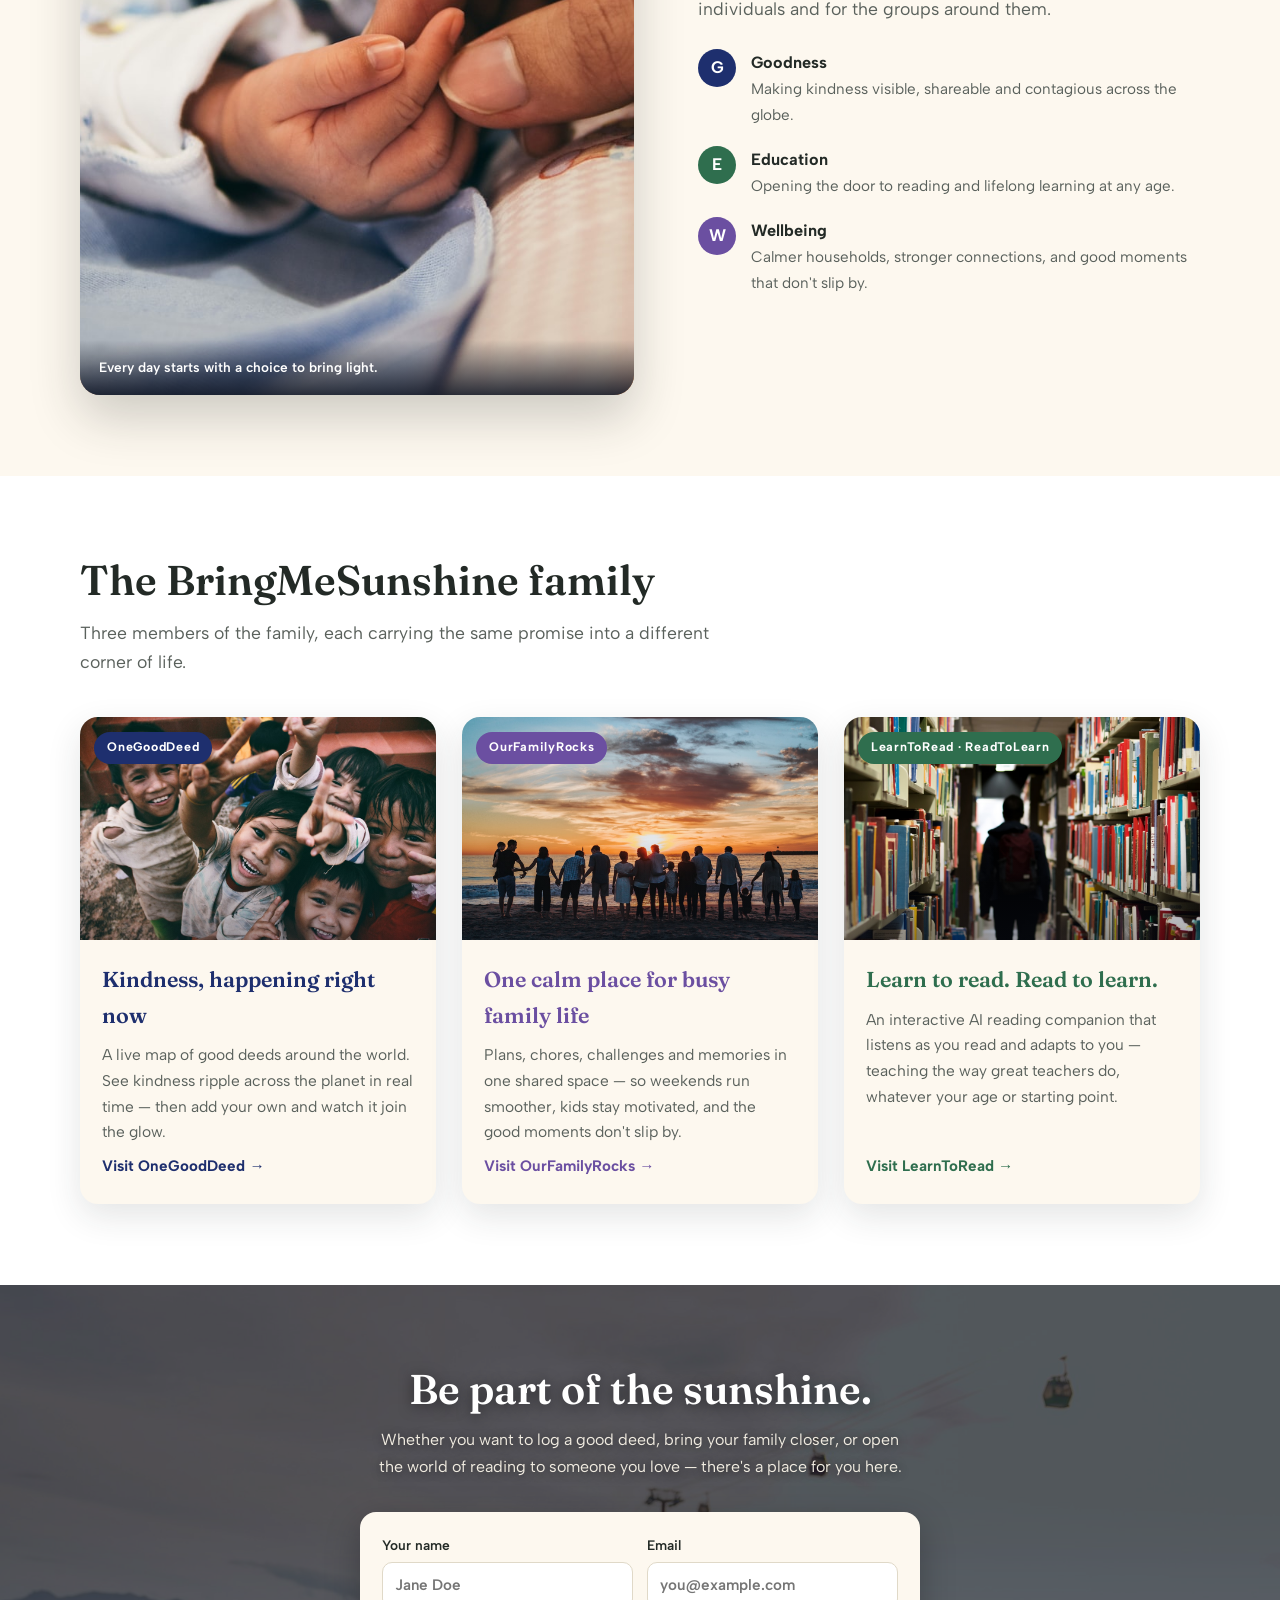
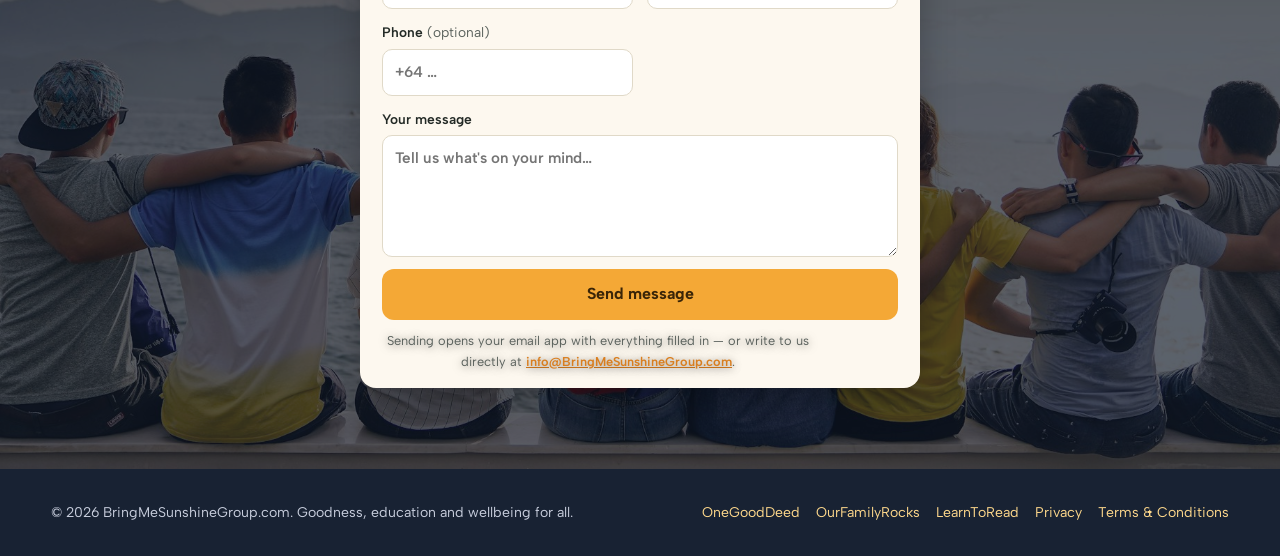
==== commit f09c6d5a: "home: warmer wording - products -> family/platforms (nav, hero, CTA, mission, family lede); privacy/" ====
--- a/index.html
+++ b/index.html
@@ -266,7 +266,7 @@
   </a>
   <nav aria-label="Primary" id="primaryNav">
     <a href="#mission">Our mission</a>
-    <a href="#family">Our products</a>
+    <a href="#family">Our family</a>
     <a href="donate.html" class="nav-plain">Support us</a>
     <a class="nav-cta" href="#connect">Get in touch</a>
   </nav>
@@ -289,9 +289,9 @@
   <div class="hero-copy">
     <p class="eyebrow">Goodness · Education · Wellbeing</p>
     <h1>Bringing a little more <em>sunshine</em> <br class="h1-br">into everyday life.</h1>
-    <p>BringMeSunshineGroup.com builds warm, human technology that helps people do good, learn well, and live better — together. One group, three products, one purpose: goodness, education and wellbeing for all.</p>
+    <p>BringMeSunshineGroup.com builds warm, human technology that helps people do good, learn well, and live better — together. One family, three platforms, one purpose: goodness, education and wellbeing for all.</p>
     <div class="cta-row">
-      <a class="btn btn-sun" href="#family">Explore our products</a>
+      <a class="btn btn-sun" href="#family">Meet our family</a>
       <a class="btn btn-line" href="#mission">Our mission</a>
     </div>
   </div>
@@ -336,7 +336,7 @@
     </figure>
     <div>
       <h2>One purpose behind everything we make</h2>
-      <p class="lede">We believe small, everyday acts — a kind deed, a shared family moment, a page read aloud — compound into brighter lives. So we build products that make those acts easier, for individuals and for the groups around them.</p>
+      <p class="lede">We believe small, everyday acts — a kind deed, a shared family moment, a page read aloud — compound into brighter lives. So we build platforms that make those acts easier, for individuals and for the groups around them.</p>
       <ul class="pillars">
         <li><span class="dot" style="background:var(--ogd-navy)">G</span><div><b>Goodness</b><span>Making kindness visible, shareable and contagious across the globe.</span></div></li>
         <li><span class="dot" style="background:var(--ltr-green)">E</span><div><b>Education</b><span>Opening the door to reading and lifelong learning at any age.</span></div></li>
@@ -350,7 +350,7 @@
 <section class="family" id="family">
   <div class="inner">
     <h2>The BringMeSunshine family</h2>
-    <p class="lede">Three products, each carrying the same promise into a different corner of life.</p>
+    <p class="lede">Three members of the family, each carrying the same promise into a different corner of life.</p>
     <div class="family-grid">
 
       <article class="card ogd">
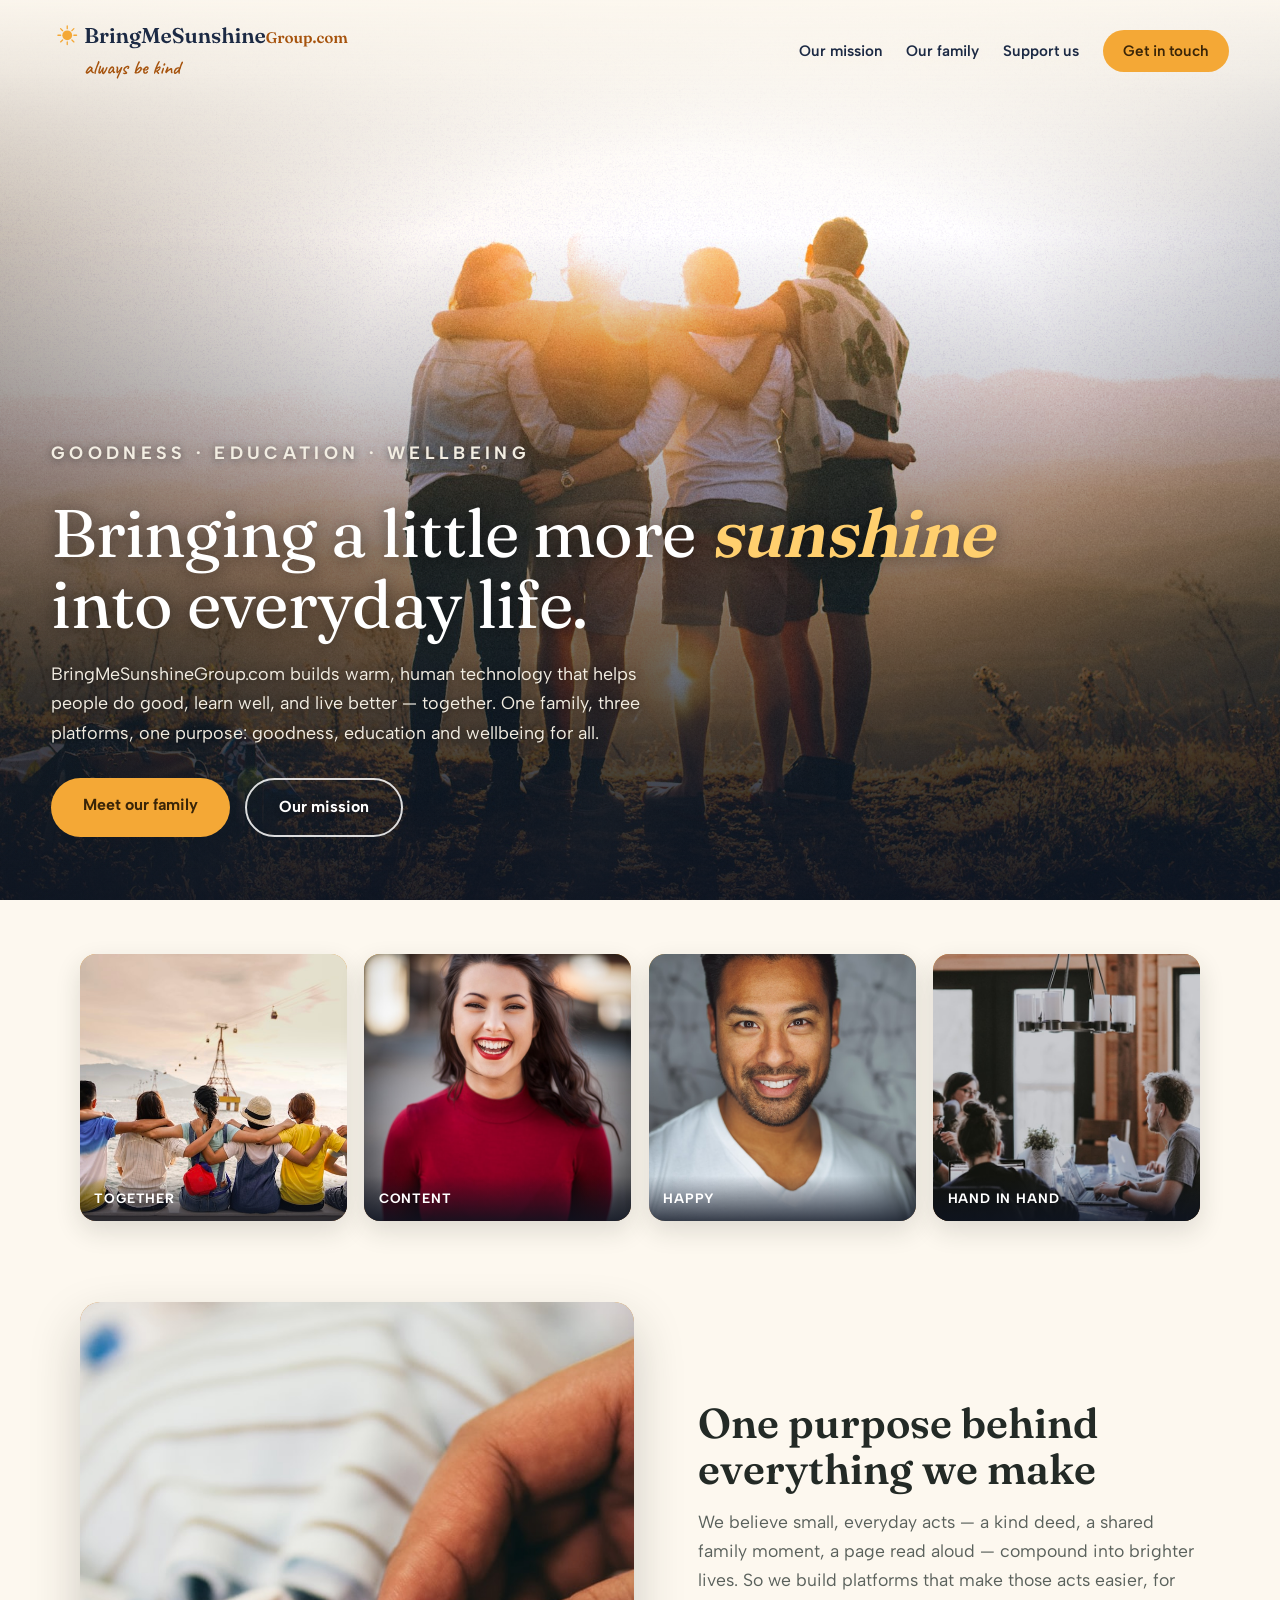
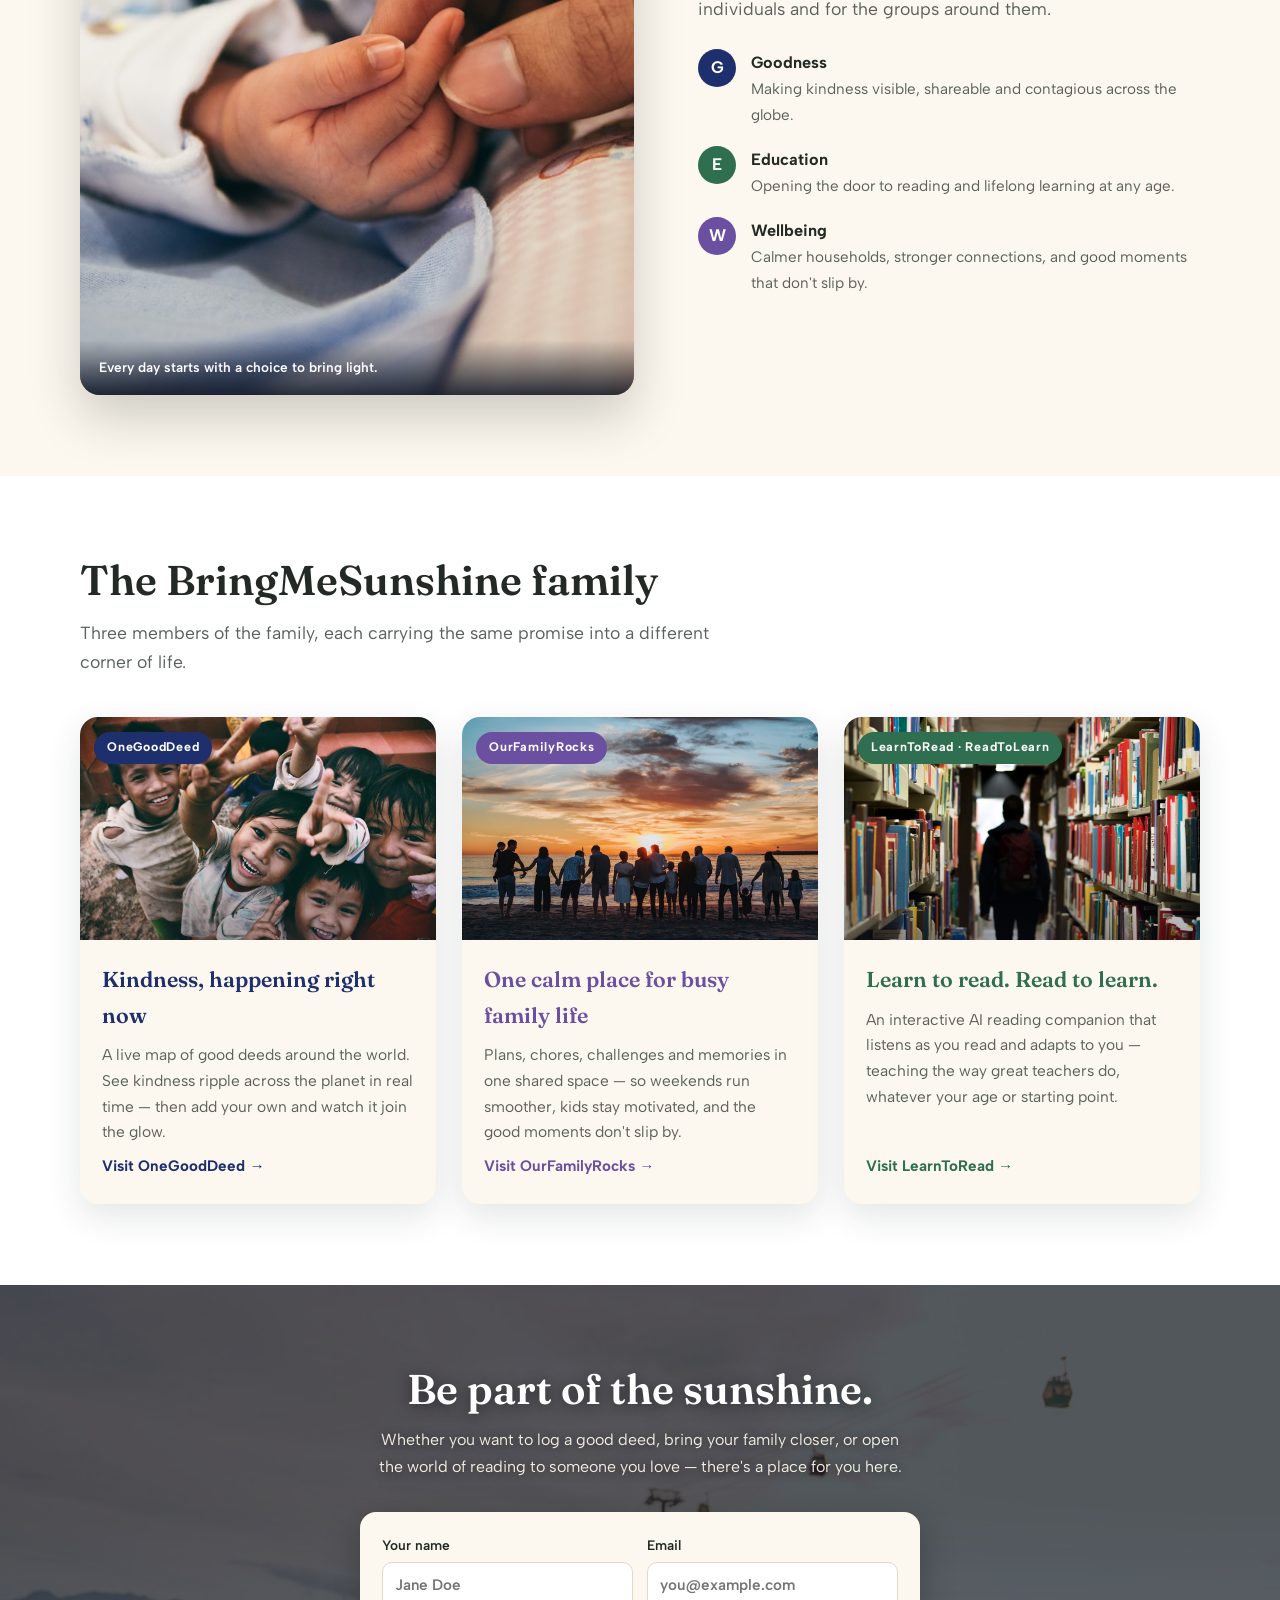
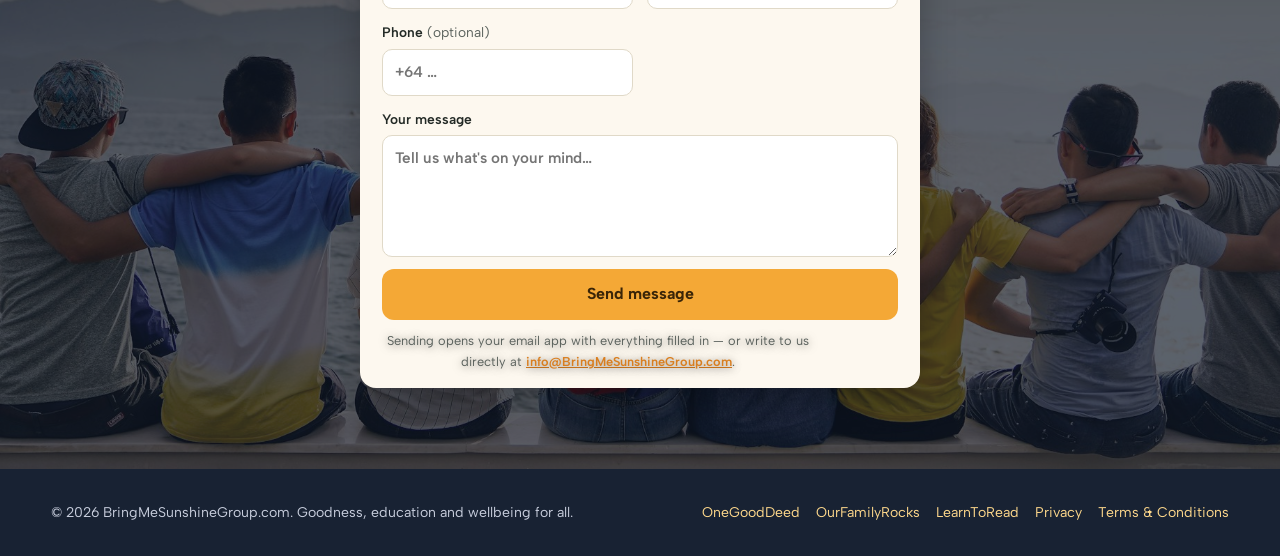
==== commit 0a2bc41d: "fix(brand): use compact fast logos with readable tagline" ====
--- a/index.html
+++ b/index.html
@@ -17,10 +17,6 @@
 <meta name="theme-color" content="#1c2a44">
 <meta name="msapplication-config" content="browserconfig.xml">
 
-<link rel="preconnect" href="https://fonts.googleapis.com">
-<link rel="preconnect" href="https://fonts.gstatic.com" crossorigin>
-<link href="https://fonts.googleapis.com/css2?family=Fraunces:opsz,wght@9..144,400;9..144,600&family=Albert+Sans:wght@400;500;600;700&display=swap" rel="stylesheet">
-<link href="https://fonts.googleapis.com/css2?family=Caveat:wght@500;600&display=swap" rel="stylesheet">
 <style>
 :root{
   --sun:#f4a836;
@@ -243,27 +239,13 @@
   h1{font-size:clamp(2.5rem,5.6vw,4.2rem)}
 }
 </style>
+<link rel="stylesheet" href="brand/web/bmsg-fonts-v1.2.css">
+<link rel="stylesheet" href="brand/web/bmsg-lockup-v1.2.css">
 </head>
 <body>
 
 <header>
-  <a class="logo" href="index.html" aria-label="BringMeSunshineGroup.com home">
-    <span class="lockup">
-      <span class="wordline">
-        <svg viewBox="0 0 48 48" aria-hidden="true">
-          <circle cx="24" cy="24" r="11" fill="#f4a836"/>
-          <g stroke="#f4a836" stroke-width="3" stroke-linecap="round">
-            <line x1="24" y1="3" x2="24" y2="9"/><line x1="24" y1="39" x2="24" y2="45"/>
-            <line x1="3" y1="24" x2="9" y2="24"/><line x1="39" y1="24" x2="45" y2="24"/>
-            <line x1="9" y1="9" x2="13.5" y2="13.5"/><line x1="34.5" y1="34.5" x2="39" y2="39"/>
-            <line x1="39" y1="9" x2="34.5" y2="13.5"/><line x1="9" y1="39" x2="13.5" y2="34.5"/>
-          </g>
-        </svg>
-        <b>BringMeSunshine<small>Group.com</small></b>
-      </span>
-      <span id="kindTag" class="kind-tag">always be kind</span>
-    </span>
-  </a>
+  <a class="logo" href="index.html" aria-label="BringMeSunshineGroup.com home"><svg xmlns="http://www.w3.org/2000/svg" viewBox="0 0 429 96" width="429" height="96" role="img" aria-label="BringMeSunshineGroup.com — always be kind" class="bmsg-web-logo"><title>BringMeSunshineGroup.com — always be kind</title><g fill="#f4a836" stroke="#f4a836" stroke-width="1.9" stroke-linecap="round"><circle cx="23.2" cy="24.7" r="7" stroke="none"/><path d="M23.2 11.4v3.8m0 19v3.8M9.9 24.7h3.8m19 0h3.8M13.7 15.2l2.9 2.9m13.3 13.3 2.8 2.8m0-19-2.8 2.9m-13.3 13.3-2.9 2.8"/></g><path data-part="name" fill="#1c2a44" d="M67.86 30.6Q67.86 32.87 65.91499999999999 34.295Q63.97 35.72 60.08 35.72H49.58Q49.15 35.72 48.94 35.54Q48.73 35.36 48.73 35.07Q48.73 34.54 49.33 34.36L50.23 34.16Q50.6 34.06 50.79 33.855000000000004Q50.98 33.65 50.98 33.31V16.83Q50.98 16.5 50.795 16.3Q50.61 16.1 50.23 16.0L49.33 15.8Q48.73 15.62 48.73 15.09Q48.73 14.78 48.94 14.61Q49.15 14.44 49.58 14.44H57.72Q60.56 14.44 62.555 15.215Q64.55 15.99 65.6 17.365Q66.65 18.74 66.65 20.58Q66.65 22.09 65.79 23.29Q64.93 24.49 63.265 25.185Q61.6 25.88 59.15 25.88L59.98 25.43Q62.37 25.43 64.14 26.09Q65.91 26.75 66.88499999999999 27.92Q67.86 29.09 67.86 30.6ZM58.36 26.4H54.4V25.25H58.03Q59.38 25.25 60.315 24.740000000000002Q61.25 24.23 61.735 23.235Q62.22 22.24 62.22 20.82Q62.22 19.28 61.61 18.145000000000003Q61.0 17.01 59.84 16.375Q58.68 15.74 57.02 15.74H55.64V33.01Q55.64 33.73 56.08 34.075Q56.52 34.42 57.38 34.42H59.05Q60.4 34.42 61.325 33.935Q62.25 33.45 62.725 32.555Q63.2 31.66 63.2 30.47Q63.2 28.62 61.965 27.509999999999998Q60.73 26.4 58.36 26.4ZM75.11 27.71Q75.11 25.52 75.735 24.04Q76.36 22.56 77.36500000000001 21.814999999999998Q78.37 21.07 79.52 21.07Q80.95 21.07 81.72 21.880000000000003Q82.49 22.69 82.49 24.21Q82.49 25.55 81.93 26.21Q81.37 26.87 80.49 26.87Q79.6 26.87 79.13 26.395000000000003Q78.66 25.92 78.66 25.06V24.5Q78.65 24.03 78.44 23.795Q78.23 23.56 77.75 23.56Q77.22 23.56 76.72999999999999 24.0Q76.24 24.44 75.935 25.34Q75.63 26.24 75.63 27.64ZM75.4 22.05 75.63 25.64V33.41Q75.63 33.82 75.78999999999999 34.019999999999996Q75.95 34.22 76.39 34.29L77.71 34.5Q78.04 34.55 78.2 34.705Q78.36 34.86 78.36 35.13Q78.36 35.41 78.16 35.565Q77.96 35.72 77.57 35.72H70.51Q70.11 35.72 69.925 35.56Q69.74 35.4 69.74 35.14Q69.74 34.93 69.87 34.78Q70.0 34.63 70.27 34.53L70.88 34.38Q71.15 34.29 71.28 34.085Q71.41 33.88 71.41 33.43V24.53Q71.41 24.17 71.3 24.01Q71.19 23.85 70.94 23.81L70.11 23.75Q69.86 23.69 69.745 23.565Q69.63 23.44 69.63 23.24Q69.63 23.01 69.775 22.86Q69.92 22.71 70.29 22.58L73.19 21.57Q73.88 21.31 74.205 21.229999999999997Q74.53 21.15 74.72 21.15Q75.03 21.15 75.185 21.354999999999997Q75.34 21.56 75.4 22.05ZM89.95 22.04V33.42Q89.95 33.87 90.08 34.08Q90.21 34.29 90.47 34.38L91.07 34.53Q91.35 34.62 91.475 34.769999999999996Q91.6 34.92 91.6 35.14Q91.6 35.41 91.41499999999999 35.565Q91.23 35.72 90.83 35.72H84.83Q84.43 35.72 84.245 35.565Q84.06 35.41 84.06 35.14Q84.06 34.93 84.185 34.78Q84.31 34.63 84.59 34.53L85.21 34.38Q85.47 34.29 85.6 34.085Q85.73 33.88 85.73 33.43V24.5Q85.73 24.14 85.62 23.985Q85.51 23.83 85.26 23.79L84.44 23.73Q84.18 23.67 84.07 23.545Q83.96 23.42 83.96 23.22Q83.96 22.98 84.1 22.84Q84.24 22.7 84.61 22.56L87.57 21.51Q88.13 21.31 88.455 21.225Q88.78 21.14 89.02 21.14Q89.49 21.14 89.72 21.384999999999998Q89.95 21.63 89.95 22.04ZM87.53 18.85Q86.33 18.85 85.60499999999999 18.22Q84.88 17.59 84.88 16.58Q84.88 15.57 85.60499999999999 14.95Q86.33 14.33 87.53 14.33Q88.73 14.33 89.46000000000001 14.95Q90.19 15.57 90.19 16.58Q90.19 17.59 89.46000000000001 18.22Q88.73 18.85 87.53 18.85ZM99.38 22.04V33.42Q99.38 33.87 99.50999999999999 34.08Q99.64 34.29 99.91 34.38L100.49 34.54Q100.94 34.72 100.94 35.1Q100.94 35.72 100.15 35.72H94.26Q93.87 35.72 93.685 35.565Q93.5 35.41 93.5 35.14Q93.5 34.93 93.625 34.78Q93.75 34.63 94.02 34.53L94.64 34.38Q94.91 34.29 95.035 34.085Q95.16 33.88 95.16 33.43V24.5Q95.16 24.14 95.05 23.985Q94.94 23.83 94.69 23.79L93.87 23.73Q93.62 23.67 93.505 23.545Q93.39 23.42 93.39 23.22Q93.39 22.98 93.53 22.84Q93.67 22.7 94.04 22.56L97.01 21.51Q97.54 21.31 97.86500000000001 21.225Q98.19 21.14 98.48 21.14Q98.93 21.14 99.155 21.384999999999998Q99.38 21.63 99.38 22.04ZM98.93 25.39 98.28 24.72 98.87 24.2Q100.75 22.51 102.09 21.79Q103.43 21.07 104.64 21.07Q106.47 21.07 107.49000000000001 22.29Q108.51 23.51 108.72 25.57L109.6 33.38Q109.65 33.85 109.765 34.075Q109.88 34.3 110.17 34.39L110.72 34.53Q110.99 34.63 111.115 34.78Q111.24 34.93 111.24 35.14Q111.24 35.41 111.06 35.565Q110.88 35.72 110.48 35.72H104.52Q103.74 35.72 103.74 35.1Q103.74 34.72 104.19 34.54L104.79 34.38Q105.08 34.29 105.22999999999999 34.065Q105.38 33.84 105.33 33.38L104.52 26.18Q104.37 24.86 103.855 24.2Q103.34 23.54 102.33 23.54Q101.69 23.54 100.995 23.875Q100.3 24.21 99.54 24.86ZM122.19 34.39Q120.11 34.08 119.17 33.84Q118.23 33.6 117.98 33.375Q117.73 33.15 117.73 32.92Q117.73 32.67 117.93 32.455Q118.13 32.24 118.58 32.04L118.29 31.81Q116.79 31.97 115.94 32.370000000000005Q115.09 32.77 114.735 33.33Q114.38 33.89 114.38 34.54Q114.38 35.26 114.81 35.78Q115.24 36.3 116.41999999999999 36.695Q117.6 37.09 119.84 37.44Q121.68 37.72 122.70500000000001 38.04Q123.73 38.36 124.135 38.76Q124.54 39.16 124.54 39.7Q124.54 40.38 124.11000000000001 40.86Q123.68 41.34 122.755 41.595Q121.83 41.85 120.32 41.85Q117.67 41.85 116.58 41.025000000000006Q115.49 40.2 115.49 38.85Q115.49 38.15 116.08 37.575Q116.67 37.0 117.82 36.81L117.59 36.39Q114.61 36.75 113.45 37.67Q112.29 38.59 112.29 39.78Q112.29 40.76 112.995 41.525Q113.7 42.29 115.315 42.730000000000004Q116.93 43.17 119.66 43.17Q123.82 43.17 126.02 41.85Q128.22 40.53 128.22 38.46Q128.22 37.33 127.65 36.535Q127.08 35.74 125.75999999999999 35.22Q124.44 34.7 122.19 34.39ZM122.53 22.58 123.46 22.7Q123.99 21.63 124.35499999999999 21.255Q124.72 20.88 125.2 20.88Q125.63 20.88 125.88 21.104999999999997Q126.13 21.33 126.33500000000001 21.625Q126.54 21.92 126.815 22.145000000000003Q127.09 22.37 127.58 22.37Q128.27 22.37 128.68 21.87Q129.09 21.37 129.09 20.55Q129.09 19.6 128.49 19.065Q127.89 18.53 126.91 18.53Q125.75 18.53 124.735 19.295Q123.72 20.06 123.01 21.59ZM126.99 26.52Q126.99 24.99 126.16 23.765Q125.33 22.54 123.785 21.825Q122.24 21.11 120.11 21.11Q117.91 21.11 116.25999999999999 21.85Q114.61 22.59 113.705 23.915Q112.8 25.24 112.8 26.98Q112.8 28.5 113.64 29.73Q114.48 30.96 116.035 31.67Q117.59 32.38 119.71 32.38Q121.9 32.38 123.535 31.645000000000003Q125.17 30.91 126.08 29.585Q126.99 28.26 126.99 26.52ZM119.35 22.32Q120.63 22.24 121.475 23.375Q122.32 24.51 122.56 26.67Q122.79 28.75 122.23 29.884999999999998Q121.67 31.02 120.43 31.11Q119.58 31.16 118.91 30.67Q118.24 30.18 117.81 29.185000000000002Q117.38 28.19 117.22 26.77Q117.07 25.38 117.26499999999999 24.405Q117.46 23.43 117.99 22.905Q118.52 22.38 119.35 22.32ZM143.57 29.76 142.14 30.26 147.77 15.75Q148.05 15.01 148.425 14.725Q148.8 14.44 149.46 14.44H153.91Q154.35 14.44 154.565 14.61Q154.78 14.78 154.78 15.09Q154.78 15.35 154.635 15.524999999999999Q154.49 15.7 154.17 15.8L153.35 16.01Q152.85 16.15 152.675 16.41Q152.5 16.67 152.54 17.26L153.71 33.11Q153.74 33.62 153.91500000000002 33.825Q154.09 34.03 154.54 34.16L155.34 34.36Q155.64 34.45 155.77499999999998 34.620000000000005Q155.91 34.79 155.91 35.04Q155.91 35.33 155.7 35.525Q155.49 35.72 155.05 35.72H147.68Q147.24 35.72 147.025 35.54Q146.81 35.36 146.81 35.07Q146.81 34.82 146.945 34.64Q147.08 34.46 147.42 34.36L148.23 34.16Q148.75 34.01 148.93 33.79Q149.11 33.57 149.08 33.11L147.82 16.95L149.13 16.85L142.68 33.63Q142.43 34.33 142.155 34.53Q141.88 34.73 141.51 34.73Q141.24 34.73 141.02 34.655Q140.8 34.58 140.60500000000002 34.335Q140.41 34.09 140.2 33.57L133.61 17.29L134.87 16.8L133.56 32.6Q133.5 33.25 133.84 33.595Q134.18 33.94 134.78 34.18L135.56 34.43Q135.79 34.53 135.92000000000002 34.67Q136.05 34.81 136.05 35.05Q136.05 35.35 135.835 35.535Q135.62 35.72 135.19 35.72H130.28Q129.84 35.72 129.63 35.54Q129.42 35.36 129.42 35.07Q129.42 34.77 129.6 34.61Q129.78 34.45 130.08 34.34L130.71 34.13Q131.25 33.95 131.57 33.595Q131.89 33.24 131.94 32.59L133.2 17.62Q133.26 16.89 133.065 16.52Q132.87 16.15 132.35 16.01L131.58 15.83Q131.25 15.73 131.09 15.555Q130.93 15.38 130.93 15.1Q130.93 14.44 131.82 14.44H136.23Q136.84 14.44 137.215 14.684999999999999Q137.59 14.93 137.88 15.68ZM171.59 26.83Q171.59 27.58 171.16500000000002 27.985Q170.74 28.39 169.92 28.39H160.44V27.31H166.63Q167.36 27.31 167.36 26.64Q167.36 24.58 166.63 23.52Q165.9 22.46 164.69 22.46Q163.75 22.46 163.03 23.03Q162.31 23.6 161.905 24.69Q161.5 25.78 161.5 27.32Q161.5 30.28 162.875 31.76Q164.25 33.24 166.52 33.24Q167.88 33.24 168.89999999999998 32.675Q169.92 32.11 170.45 31.08Q170.69 30.8 170.84 30.700000000000003Q170.99 30.6 171.15 30.6Q171.37 30.6 171.47 30.805Q171.57 31.01 171.57 31.29Q171.5 32.6 170.66 33.695Q169.82 34.79 168.385 35.44Q166.95 36.09 165.1 36.09Q162.93 36.09 161.255 35.195Q159.58 34.3 158.63 32.675Q157.68 31.05 157.68 28.88Q157.68 26.59 158.59 24.83Q159.5 23.07 161.195 22.064999999999998Q162.89 21.06 165.25 21.06Q167.24 21.06 168.66500000000002 21.799999999999997Q170.09 22.54 170.84 23.84Q171.59 25.14 171.59 26.83ZM182.57 36.18Q181.31 36.18 180.41500000000002 35.875Q179.52 35.57 178.96 35.265Q178.4 34.96 178.12 34.96Q177.85 34.96 177.64999999999998 35.150000000000006Q177.45 35.34 177.26 35.59Q177.07 35.84 176.87 36.03Q176.67 36.22 176.4 36.22Q176.1 36.22 175.89999999999998 36.035Q175.7 35.85 175.63 35.44L174.58 30.34Q174.52 30.03 174.655 29.805Q174.79 29.58 175.09 29.48Q175.43 29.36 175.685 29.490000000000002Q175.94 29.62 176.12 29.99Q177.02 31.77 178.015 32.805Q179.01 33.84 180.08499999999998 34.285Q181.16 34.73 182.27 34.73Q183.84 34.73 184.74 33.91Q185.64 33.09 185.64 31.7Q185.65 30.82 185.24 30.09Q184.83 29.36 183.695 28.68Q182.56 28.0 180.36 27.29Q178.05 26.53 176.655 25.55Q175.26 24.57 174.63 23.265Q174.0 21.96 174.0 20.24Q174.0 18.4 174.88 17.005Q175.76 15.61 177.35 14.83Q178.94 14.05 181.06 14.05Q182.42 14.05 183.31 14.335Q184.2 14.62 184.76999999999998 14.91Q185.34 15.2 185.71 15.2Q186.04 15.2 186.24 14.905Q186.44 14.61 186.665 14.305Q186.89 14.0 187.29 14.0Q187.6 14.0 187.805 14.2Q188.01 14.4 188.17 14.94L189.62 20.05Q189.73 20.42 189.6 20.71Q189.47 21.0 189.15 21.11Q188.82 21.21 188.56 21.08Q188.3 20.95 188.13 20.62Q187.15 18.69 186.065 17.57Q184.98 16.45 183.83499999999998 15.969999999999999Q182.69 15.49 181.52 15.49Q179.96 15.49 179.03500000000003 16.39Q178.11 17.29 178.11 18.76Q178.11 19.65 178.515 20.405Q178.92 21.16 180.02999999999997 21.875Q181.14 22.59 183.24 23.36Q185.61 24.21 187.0 25.19Q188.39 26.17 188.995 27.385Q189.6 28.6 189.6 30.18Q189.59 31.83 188.76 33.195Q187.93 34.56 186.37 35.370000000000005Q184.81 36.18 182.57 36.18ZM203.06 33.68V32.83L202.94 32.77V24.51Q202.94 24.15 202.825 23.994999999999997Q202.71 23.84 202.47 23.8L201.65 23.74Q201.39 23.68 201.27499999999998 23.555Q201.16 23.43 201.16 23.23Q201.16 22.99 201.3 22.85Q201.44 22.71 201.81 22.57L204.78 21.52Q205.31 21.32 205.64 21.235Q205.97 21.15 206.26 21.15Q206.7 21.15 206.93 21.395Q207.16 21.64 207.16 22.05V33.42Q207.16 33.87 207.285 34.08Q207.41 34.29 207.68 34.38L208.27 34.53Q208.55 34.62 208.68 34.769999999999996Q208.81 34.92 208.81 35.14Q208.81 35.41 208.62 35.565Q208.43 35.72 208.03 35.72H204.86Q204.09 35.72 203.575 35.15Q203.06 34.58 203.06 33.68ZM193.43 31.55V24.51Q193.43 24.15 193.32 23.994999999999997Q193.21 23.84 192.96 23.8L192.14 23.74Q191.88 23.68 191.76999999999998 23.555Q191.66 23.43 191.66 23.23Q191.66 22.99 191.8 22.85Q191.94 22.71 192.31 22.57L195.28 21.52Q195.83 21.31 196.155 21.229999999999997Q196.48 21.15 196.72 21.15Q197.19 21.15 197.42000000000002 21.395Q197.65 21.64 197.65 22.05V30.95Q197.65 32.29 198.29000000000002 32.95Q198.93 33.61 200.01 33.61Q200.68 33.61 201.43 33.285Q202.18 32.96 202.97 32.28L203.58 31.76L204.22 32.43L203.63 32.95Q201.75 34.69 200.33499999999998 35.385Q198.92 36.08 197.67 36.08Q195.78 36.08 194.60500000000002 34.86Q193.43 33.64 193.43 31.55ZM216.83 22.04V33.42Q216.83 33.87 216.96 34.08Q217.09 34.29 217.36 34.38L217.94 34.54Q218.39 34.72 218.39 35.1Q218.39 35.72 217.6 35.72H211.71Q211.32 35.72 211.135 35.565Q210.95 35.41 210.95 35.14Q210.95 34.93 211.075 34.78Q211.2 34.63 211.47 34.53L212.09 34.38Q212.36 34.29 212.485 34.085Q212.61 33.88 212.61 33.43V24.5Q212.61 24.14 212.5 23.985Q212.39 23.83 212.14 23.79L211.32 23.73Q211.07 23.67 210.95499999999998 23.545Q210.84 23.42 210.84 23.22Q210.84 22.98 210.98000000000002 22.84Q211.12 22.7 211.49 22.56L214.46 21.51Q214.99 21.31 215.32 21.225Q215.65 21.14 215.93 21.14Q216.38 21.14 216.60500000000002 21.384999999999998Q216.83 21.63 216.83 22.04ZM216.38 25.39 215.73 24.72 216.32 24.2Q218.2 22.51 219.54 21.79Q220.88 21.07 222.09 21.07Q223.92 21.07 224.94 22.29Q225.96 23.51 226.17 25.57L227.05 33.38Q227.1 33.85 227.215 34.075Q227.33 34.3 227.62 34.39L228.17 34.53Q228.44 34.63 228.57 34.78Q228.7 34.93 228.7 35.14Q228.7 35.41 228.515 35.565Q228.33 35.72 227.93 35.72H221.97Q221.19 35.72 221.19 35.1Q221.19 34.72 221.64 34.54L222.24 34.38Q222.53 34.29 222.68 34.065Q222.83 33.84 222.78 33.38L221.97 26.18Q221.82 24.86 221.305 24.2Q220.79 23.54 219.78 23.54Q219.14 23.54 218.45 23.875Q217.76 24.21 216.99 24.86ZM236.53 34.81Q237.57 34.81 238.14999999999998 34.285Q238.73 33.76 238.73 32.95Q238.73 32.44 238.5 32.019999999999996Q238.27 31.6 237.635 31.255000000000003Q237.0 30.91 235.79 30.63Q233.5 30.14 232.24 29.41Q230.98 28.68 230.49 27.73Q230.0 26.78 230.0 25.62Q230.0 23.53 231.475 22.3Q232.95 21.07 235.73 21.07Q236.74 21.07 237.38 21.240000000000002Q238.02 21.41 238.425 21.585Q238.83 21.76 239.13 21.76Q239.44 21.76 239.635 21.585Q239.83 21.41 240.025 21.235Q240.22 21.06 240.52 21.06Q240.73 21.06 240.89999999999998 21.2Q241.07 21.34 241.19 21.72L242.17 24.89Q242.33 25.39 242.27 25.700000000000003Q242.21 26.01 241.88 26.14Q241.57 26.26 241.32999999999998 26.145000000000003Q241.09 26.03 240.88 25.7Q240.18 24.46 239.395 23.73Q238.61 23.0 237.75 22.675Q236.89 22.35 235.96 22.35Q234.68 22.35 234.03 22.885Q233.38 23.42 233.38 24.31Q233.38 24.85 233.655 25.285Q233.93 25.72 234.685 26.09Q235.44 26.46 236.84 26.79Q238.79 27.22 239.93 27.895Q241.07 28.57 241.57 29.515Q242.07 30.46 242.07 31.71Q242.07 33.01 241.39999999999998 34.0Q240.73 34.99 239.54500000000002 35.540000000000006Q238.36 36.09 236.79 36.09Q235.81 36.09 235.21 35.895Q234.61 35.7 234.22000000000003 35.505Q233.83 35.31 233.49 35.31Q233.18 35.31 232.95 35.5Q232.72 35.69 232.51 35.885Q232.3 36.08 232.03 36.08Q231.82 36.08 231.665 35.925Q231.51 35.77 231.44 35.4L230.84 32.42Q230.73 31.85 230.8 31.57Q230.87 31.29 231.16 31.18Q231.47 31.05 231.70499999999998 31.200000000000003Q231.94 31.35 232.19 31.75Q233.15 33.39 234.265 34.1Q235.38 34.81 236.53 34.81ZM250.52 14.03V33.42Q250.52 33.87 250.645 34.08Q250.77 34.29 251.04 34.38L251.62 34.54Q252.07 34.72 252.07 35.1Q252.07 35.72 251.29 35.72H245.39Q245.0 35.72 244.815 35.565Q244.63 35.41 244.63 35.14Q244.63 34.93 244.755 34.78Q244.88 34.63 245.16 34.53L245.77 34.38Q246.04 34.29 246.17000000000002 34.085Q246.3 33.88 246.3 33.43V16.49Q246.3 16.13 246.185 15.969999999999999Q246.07 15.81 245.83 15.77L245.01 15.72Q244.75 15.66 244.635 15.530000000000001Q244.52 15.4 244.52 15.2Q244.52 14.97 244.66000000000003 14.825Q244.8 14.68 245.17 14.55L248.14 13.5Q248.67 13.3 249.0 13.21Q249.33 13.12 249.62 13.12Q250.06 13.12 250.29000000000002 13.37Q250.52 13.62 250.52 14.03ZM250.06 25.39 249.42 24.72 250.01 24.2Q251.88 22.51 253.225 21.79Q254.57 21.07 255.77 21.07Q257.61 21.07 258.625 22.29Q259.64 23.51 259.86 25.57L260.73 33.38Q260.78 33.85 260.9 34.075Q261.02 34.3 261.3 34.39L261.86 34.53Q262.13 34.63 262.255 34.78Q262.38 34.93 262.38 35.14Q262.38 35.41 262.195 35.565Q262.01 35.72 261.61 35.72H255.66Q254.87 35.72 254.87 35.1Q254.87 34.72 255.32 34.54L255.92 34.38Q256.21 34.29 256.365 34.065Q256.52 33.84 256.46 33.38L255.65 26.18Q255.5 24.86 254.985 24.2Q254.47 23.54 253.46 23.54Q252.83 23.54 252.135 23.875Q251.44 24.21 250.67 24.86ZM269.63 22.04V33.42Q269.63 33.87 269.76 34.08Q269.89 34.29 270.15 34.38L270.75 34.53Q271.03 34.62 271.155 34.769999999999996Q271.28 34.92 271.28 35.14Q271.28 35.41 271.095 35.565Q270.91 35.72 270.51 35.72H264.51Q264.11 35.72 263.925 35.565Q263.74 35.41 263.74 35.14Q263.74 34.93 263.865 34.78Q263.99 34.63 264.27 34.53L264.89 34.38Q265.15 34.29 265.28 34.085Q265.41 33.88 265.41 33.43V24.5Q265.41 24.14 265.3 23.985Q265.19 23.83 264.94 23.79L264.12 23.73Q263.86 23.67 263.75 23.545Q263.64 23.42 263.64 23.22Q263.64 22.98 263.775 22.84Q263.91 22.7 264.29 22.56L267.25 21.51Q267.81 21.31 268.135 21.225Q268.46 21.14 268.7 21.14Q269.17 21.14 269.4 21.384999999999998Q269.63 21.63 269.63 22.04ZM267.21 18.85Q266.01 18.85 265.28499999999997 18.22Q264.56 17.59 264.56 16.58Q264.56 15.57 265.28499999999997 14.95Q266.01 14.33 267.21 14.33Q268.41 14.33 269.14 14.95Q269.87 15.57 269.87 16.58Q269.87 17.59 269.14 18.22Q268.41 18.85 267.21 18.85ZM279.06 22.04V33.42Q279.06 33.87 279.19 34.08Q279.32 34.29 279.59 34.38L280.16 34.54Q280.62 34.72 280.62 35.1Q280.62 35.72 279.83 35.72H273.94Q273.55 35.72 273.365 35.565Q273.18 35.41 273.18 35.14Q273.18 34.93 273.305 34.78Q273.43 34.63 273.7 34.53L274.32 34.38Q274.59 34.29 274.715 34.085Q274.84 33.88 274.84 33.43V24.5Q274.84 24.14 274.73 23.985Q274.62 23.83 274.37 23.79L273.55 23.73Q273.29 23.67 273.18 23.545Q273.07 23.42 273.07 23.22Q273.07 22.98 273.21000000000004 22.84Q273.35 22.7 273.72 22.56L276.68 21.51Q277.22 21.31 277.545 21.225Q277.87 21.14 278.16 21.14Q278.61 21.14 278.83500000000004 21.384999999999998Q279.06 21.63 279.06 22.04ZM278.61 25.39 277.96 24.72 278.55 24.2Q280.43 22.51 281.77 21.79Q283.11 21.07 284.32 21.07Q286.15 21.07 287.16499999999996 22.29Q288.18 23.51 288.4 25.57L289.28 33.38Q289.33 33.85 289.445 34.075Q289.56 34.3 289.85 34.39L290.4 34.53Q290.67 34.63 290.795 34.78Q290.92 34.93 290.92 35.14Q290.92 35.41 290.74 35.565Q290.56 35.72 290.16 35.72H284.2Q283.42 35.72 283.42 35.1Q283.42 34.72 283.87 34.54L284.47 34.38Q284.76 34.29 284.90999999999997 34.065Q285.06 33.84 285.01 33.38L284.2 26.18Q284.05 24.86 283.53499999999997 24.2Q283.02 23.54 282.01 23.54Q281.37 23.54 280.675 23.875Q279.98 24.21 279.21 24.86ZM306.08 26.83Q306.08 27.58 305.655 27.985Q305.23 28.39 304.41 28.39H294.93V27.31H301.12Q301.85 27.31 301.85 26.64Q301.85 24.58 301.12 23.52Q300.39 22.46 299.18 22.46Q298.24 22.46 297.52 23.03Q296.8 23.6 296.395 24.69Q295.99 25.78 295.99 27.32Q295.99 30.28 297.365 31.76Q298.74 33.24 301.01 33.24Q302.37 33.24 303.39 32.675Q304.41 32.11 304.94 31.08Q305.18 30.8 305.33000000000004 30.700000000000003Q305.48 30.6 305.64 30.6Q305.86 30.6 305.96000000000004 30.805Q306.06 31.01 306.06 31.29Q305.99 32.6 305.15 33.695Q304.31 34.79 302.875 35.44Q301.44 36.09 299.59 36.09Q297.42 36.09 295.745 35.195Q294.07 34.3 293.12 32.675Q292.17 31.05 292.17 28.88Q292.17 26.59 293.08000000000004 24.83Q293.99 23.07 295.685 22.064999999999998Q297.38 21.06 299.73 21.06Q301.73 21.06 303.155 21.799999999999997Q304.58 22.54 305.33 23.84Q306.08 25.14 306.08 26.83Z"/><path data-part="suffix" fill="#a6530d" d="M321.66 35.45Q321.66 35.8 321.52 35.955Q321.38 36.11 321.09 36.11Q320.82 36.11 320.6 35.935Q320.38 35.76 320.18 35.53Q319.98 35.3 319.79 35.125Q319.6 34.95 319.4 34.95Q319.18 34.95 318.875 35.125Q318.57 35.3 318.12 35.525Q317.67 35.75 317.025 35.925Q316.38 36.1 315.48 36.1Q313.72 36.1 312.32500000000005 35.525000000000006Q310.93 34.95 309.95000000000005 33.885000000000005Q308.97 32.82 308.45500000000004 31.355Q307.94 29.89 307.94 28.12Q307.94 26.37 308.51 24.89Q309.08 23.41 310.12 22.32Q311.16 21.23 312.56 20.630000000000003Q313.96 20.03 315.61 20.03Q316.76 20.03 317.485 20.25Q318.21 20.47 318.63 20.689999999999998Q319.05 20.91 319.28 20.91Q319.55 20.91 319.71500000000003 20.715Q319.88 20.52 320.04499999999996 20.325Q320.21 20.13 320.48 20.13Q320.66 20.13 320.78 20.244999999999997Q320.9 20.36 320.98 20.64L322.1 24.51Q322.17 24.75 322.055 24.935000000000002Q321.94 25.12 321.7 25.17Q321.46 25.21 321.27 25.12Q321.08 25.03 320.97 24.78Q320.36 23.41 319.6 22.615000000000002Q318.84 21.82 317.93499999999995 21.475Q317.03 21.13 316.01 21.13Q314.63 21.13 313.57 21.905Q312.51 22.68 311.91499999999996 24.11Q311.32 25.54 311.32 27.5Q311.32 29.8 311.995 31.4Q312.67 33.0 313.82500000000005 33.825Q314.98 34.65 316.44 34.65Q316.94 34.65 317.345 34.55Q317.75 34.45 318.03999999999996 34.260000000000005Q318.33 34.07 318.485 33.8Q318.64 33.53 318.64 33.19V30.4Q318.64 30.16 318.51 30.03Q318.38 29.9 318.01 29.82L317.27 29.68Q317.02 29.62 316.885 29.5Q316.75 29.38 316.75 29.2Q316.75 28.99 316.905 28.869999999999997Q317.06 28.75 317.37 28.75H322.49Q322.82 28.75 322.97 28.869999999999997Q323.12 28.99 323.12 29.19Q323.12 29.37 323.02 29.475Q322.92 29.58 322.68 29.66L322.24 29.78Q321.94 29.87 321.8 30.0Q321.66 30.13 321.66 30.4ZM328.39 29.95Q328.39 28.37 328.84000000000003 27.305Q329.29 26.24 330.015 25.705Q330.74 25.17 331.57 25.17Q332.59 25.17 333.15 25.755000000000003Q333.71 26.34 333.71 27.43Q333.71 28.4 333.30499999999995 28.875Q332.9 29.35 332.26 29.35Q331.62 29.35 331.28499999999997 29.005000000000003Q330.95 28.66 330.95 28.04V27.64Q330.94 27.3 330.78999999999996 27.130000000000003Q330.64 26.96 330.29 26.96Q329.91 26.96 329.555 27.28Q329.2 27.6 328.98 28.245Q328.76 28.89 328.76 29.91ZM328.6 25.88 328.76 28.46V34.06Q328.76 34.35 328.88 34.495000000000005Q329.0 34.64 329.31 34.69L330.26 34.84Q330.5 34.88 330.615 34.99Q330.73 35.1 330.73 35.29Q330.73 35.49 330.58500000000004 35.605000000000004Q330.44 35.72 330.16 35.72H325.08Q324.79 35.72 324.655 35.605000000000004Q324.52 35.49 324.52 35.3Q324.52 35.15 324.615 35.04Q324.71 34.93 324.9 34.86L325.35 34.75Q325.54 34.69 325.63 34.54Q325.72 34.39 325.72 34.07V27.66Q325.72 27.4 325.64 27.285Q325.56 27.17 325.39 27.14L324.79 27.1Q324.61 27.06 324.53 26.97Q324.45 26.88 324.45 26.73Q324.45 26.57 324.54999999999995 26.46Q324.65 26.35 324.92 26.26L327.01 25.53Q327.51 25.34 327.74 25.285Q327.97 25.23 328.11 25.23Q328.33 25.23 328.445 25.380000000000003Q328.56 25.53 328.6 25.88ZM340.49 25.17Q342.16 25.17 343.425 25.86Q344.69 26.55 345.4 27.77Q346.11 28.99 346.11 30.6Q346.11 32.14 345.38 33.36Q344.65 34.58 343.36 35.285Q342.07 35.99 340.38 35.99Q338.71 35.99 337.45 35.295Q336.19 34.6 335.475 33.375Q334.76 32.15 334.76 30.56Q334.76 29.0 335.49 27.785Q336.22 26.57 337.51 25.87Q338.8 25.17 340.49 25.17ZM341.25 34.93Q341.99 34.81 342.44 34.24Q342.89 33.67 343.015 32.655Q343.14 31.64 342.89 30.21Q342.64 28.78 342.16499999999996 27.855Q341.69 26.93 341.04499999999996 26.52Q340.4 26.11 339.63 26.23Q338.89 26.35 338.435 26.92Q337.98 27.49 337.86 28.505Q337.74 29.52 337.99 30.95Q338.24 32.37 338.71500000000003 33.3Q339.19 34.23 339.83500000000004 34.64Q340.48 35.05 341.25 34.93ZM355.55 34.25V33.64L355.46 33.6V27.65Q355.46 27.39 355.38 27.275Q355.3 27.16 355.13 27.13L354.54 27.09Q354.35 27.05 354.27 26.96Q354.19 26.87 354.19 26.72Q354.19 26.56 354.28999999999996 26.455Q354.39 26.35 354.66 26.25L356.79 25.5Q357.17 25.35 357.40999999999997 25.29Q357.65 25.23 357.85 25.23Q358.17 25.23 358.33500000000004 25.405Q358.5 25.58 358.5 25.88V34.06Q358.5 34.39 358.595 34.54Q358.69 34.69 358.88 34.75L359.31 34.86Q359.51 34.93 359.6 35.035Q359.69 35.14 359.69 35.3Q359.69 35.49 359.555 35.605000000000004Q359.42 35.72 359.13 35.72H356.85Q356.29 35.72 355.92 35.31Q355.55 34.9 355.55 34.25ZM348.62 32.72V27.65Q348.62 27.39 348.53999999999996 27.275Q348.46 27.16 348.28 27.13L347.69 27.09Q347.51 27.05 347.42499999999995 26.96Q347.34 26.87 347.34 26.72Q347.34 26.56 347.44 26.455Q347.54 26.35 347.81 26.25L349.95 25.5Q350.35 25.35 350.58500000000004 25.29Q350.82 25.23 350.99 25.23Q351.33 25.23 351.495 25.405Q351.66 25.58 351.66 25.88V32.28Q351.66 33.25 352.12 33.725Q352.58 34.2 353.36 34.2Q353.84 34.2 354.38 33.97Q354.92 33.74 355.49 33.25L355.93 32.87L356.39 33.35L355.96 33.73Q354.61 34.98 353.59000000000003 35.48Q352.57 35.98 351.68 35.98Q350.31 35.98 349.46500000000003 35.099999999999994Q348.62 34.22 348.62 32.72ZM365.23 25.86V27.1L365.34 27.35V39.17Q365.34 39.49 365.43499999999995 39.644999999999996Q365.53 39.8 365.72 39.85L366.31 39.96Q366.51 40.03 366.6 40.14Q366.69 40.25 366.69 40.4Q366.69 40.6 366.555 40.71Q366.42 40.82 366.13 40.82H361.66Q361.38 40.82 361.245 40.71Q361.11 40.6 361.11 40.4Q361.11 40.25 361.20500000000004 40.14Q361.3 40.03 361.49 39.97L361.93 39.86Q362.12 39.8 362.21000000000004 39.644999999999996Q362.3 39.49 362.3 39.17V27.64Q362.3 27.38 362.22 27.265Q362.14 27.15 361.96 27.12L361.38 27.08Q361.19 27.04 361.11 26.945Q361.03 26.85 361.03 26.71Q361.03 26.54 361.13 26.445Q361.23 26.35 361.5 26.24L363.51 25.48Q363.88 25.33 364.12 25.27Q364.36 25.21 364.55 25.21Q364.89 25.21 365.06 25.39Q365.23 25.57 365.23 25.86ZM364.76 28.52 364.3 27.95Q365.16 26.63 366.255 25.9Q367.35 25.17 368.7 25.17Q369.98 25.17 370.985 25.82Q371.99 26.47 372.57 27.63Q373.15 28.79 373.15 30.3Q373.15 32.03 372.46 33.31Q371.77 34.59 370.595 35.290000000000006Q369.42 35.99 367.96 35.99Q366.68 35.99 365.70000000000005 35.394999999999996Q364.72 34.8 364.09 33.66L364.79 33.08Q365.31 33.96 365.96500000000003 34.39Q366.62 34.82 367.39 34.82Q368.14 34.82 368.73 34.379999999999995Q369.32 33.94 369.655 33.01Q369.99 32.08 369.99 30.63Q369.99 29.26 369.66499999999996 28.380000000000003Q369.34 27.5 368.77 27.064999999999998Q368.2 26.63 367.47 26.63Q366.71 26.63 366.025 27.095Q365.34 27.56 364.76 28.52ZM376.79 35.96Q376.26 35.96 375.825 35.69Q375.39 35.42 375.135 34.97Q374.88 34.52 374.88 34.0Q374.88 33.46 375.135 33.019999999999996Q375.39 32.58 375.825 32.32Q376.26 32.06 376.79 32.06Q377.33 32.06 377.76 32.32Q378.19 32.58 378.445 33.019999999999996Q378.7 33.46 378.7 34.0Q378.7 34.52 378.445 34.97Q378.19 35.42 377.76 35.69Q377.33 35.96 376.79 35.96ZM390.25 28.15Q390.25 28.77 389.82 29.185000000000002Q389.39 29.6 388.68 29.6Q387.99 29.6 387.62 29.215Q387.25 28.83 387.25 28.2V27.81Q387.25 27.07 386.805 26.62Q386.36 26.17 385.59 26.17Q384.9 26.17 384.36 26.590000000000003Q383.82 27.01 383.505 27.79Q383.19 28.57 383.19 29.66Q383.19 31.04 383.655 31.99Q384.12 32.94 384.93 33.425Q385.74 33.91 386.77 33.91Q387.71 33.91 388.40999999999997 33.525Q389.11 33.14 389.5 32.43Q389.67 32.23 389.78 32.155Q389.89 32.08 390.01 32.09Q390.17 32.09 390.24 32.230000000000004Q390.31 32.37 390.3 32.57Q390.24 33.51 389.645 34.29Q389.05 35.07 388.05 35.525Q387.05 35.98 385.75 35.98Q384.2 35.98 383.0 35.34Q381.8 34.7 381.12 33.540000000000006Q380.44 32.38 380.44 30.8Q380.44 29.2 381.125 27.924999999999997Q381.81 26.65 383.055 25.91Q384.3 25.17 385.98 25.17Q387.3 25.17 388.255 25.575000000000003Q389.21 25.98 389.73 26.66Q390.25 27.34 390.25 28.15ZM397.43 25.17Q399.09 25.17 400.36 25.86Q401.63 26.55 402.34000000000003 27.77Q403.05 28.99 403.05 30.6Q403.05 32.14 402.32 33.36Q401.59 34.58 400.29999999999995 35.285Q399.01 35.99 397.32 35.99Q395.65 35.99 394.385 35.295Q393.12 34.6 392.40999999999997 33.375Q391.7 32.15 391.7 30.56Q391.7 29.0 392.43 27.785Q393.16 26.57 394.44500000000005 25.87Q395.73 25.17 397.43 25.17ZM398.18 34.93Q398.92 34.81 399.375 34.24Q399.83 33.67 399.955 32.655Q400.08 31.64 399.82 30.21Q399.57 28.78 399.1 27.855Q398.63 26.93 397.98 26.52Q397.33 26.11 396.57 26.23Q395.82 26.35 395.37 26.92Q394.92 27.49 394.8 28.505Q394.68 29.52 394.93 30.95Q395.17 32.37 395.65 33.3Q396.13 34.23 396.775 34.64Q397.42 35.05 398.18 34.93ZM408.86 25.87V34.07Q408.86 34.39 408.95000000000005 34.54Q409.04 34.69 409.24 34.75L409.65 34.87Q409.98 35.0 409.98 35.28Q409.98 35.72 409.41 35.72H405.17Q404.89 35.72 404.755 35.605000000000004Q404.62 35.49 404.62 35.3Q404.62 35.15 404.71000000000004 35.04Q404.8 34.93 405.0 34.87L405.44 34.75Q405.63 34.69 405.725 34.54Q405.82 34.39 405.82 34.07V27.65Q405.82 27.39 405.74 27.275Q405.66 27.16 405.48 27.13L404.89 27.09Q404.7 27.04 404.62 26.95Q404.54 26.86 404.54 26.72Q404.54 26.55 404.64 26.445Q404.74 26.34 405.01 26.24L407.15 25.49Q407.53 25.35 407.765 25.285Q408.0 25.22 408.21 25.22Q408.53 25.22 408.695 25.4Q408.86 25.58 408.86 25.87ZM408.53 28.28 408.07 27.8 408.49 27.43Q409.85 26.17 410.855 25.67Q411.86 25.17 412.77 25.17Q414.15 25.17 414.98 26.045Q415.81 26.92 415.81 28.43V34.04Q415.81 34.38 415.90999999999997 34.535Q416.01 34.69 416.21 34.76L416.59 34.87Q416.91 35.01 416.91 35.28Q416.91 35.72 416.34 35.72H412.2Q411.63 35.72 411.63 35.28Q411.63 35.0 411.95 34.87L412.38 34.76Q412.59 34.69 412.67999999999995 34.525Q412.77 34.36 412.77 34.03V28.87Q412.77 27.91 412.32 27.43Q411.87 26.95 411.09 26.95Q410.6 26.95 410.07000000000005 27.18Q409.54 27.41 408.96 27.9ZM415.47 28.28 415.01 27.8 415.43 27.42Q416.74 26.21 417.69 25.69Q418.64 25.17 419.5 25.17Q420.83 25.17 421.57 26.05Q422.31 26.93 422.47 28.43L423.1 34.04Q423.13 34.38 423.21500000000003 34.540000000000006Q423.3 34.7 423.5 34.76L423.89 34.87Q424.09 34.93 424.17999999999995 35.04Q424.27 35.15 424.27 35.3Q424.27 35.49 424.14 35.605000000000004Q424.01 35.72 423.72 35.72H419.44Q418.88 35.72 418.88 35.28Q418.88 35.0 419.2 34.87L419.63 34.76Q419.84 34.69 419.95 34.525Q420.06 34.36 420.02 34.03L419.44 28.87Q419.33 27.91 418.95 27.43Q418.57 26.95 417.84 26.95Q417.4 26.95 416.91999999999996 27.189999999999998Q416.44 27.43 415.9 27.9Z"/><path data-part="motto" fill="#a6530d" d="M50.51 79.27Q50.4 79.05 50.095 78.86Q49.79 78.67 49.79 78.55Q49.79 78.44 49.7 78.24000000000001Q49.61 78.04 49.5 77.93Q49.36 77.76 49.565 77.12Q49.77 76.48 50.2 75.55000000000001Q50.63 74.62 51.16 73.64Q51.38 73.42 51.605000000000004 73.055Q51.83 72.69 51.94 72.58Q51.94 72.47 52.025 72.37Q52.11 72.27 52.22 72.27L52.37 71.92Q52.41 71.8 52.69 71.46000000000001Q52.97 71.12 53.385 70.715Q53.8 70.31 54.224999999999994 69.94Q54.65 69.57 54.94 69.41Q55.53 69.01 56.16 69.005Q56.79 69.0 57.23 69.36Q57.32 69.44 57.58 69.675Q57.84 69.91 58.18000000000001 70.195Q58.52 70.48 58.8 70.73L59.84 71.66L59.34 73.06Q58.99 74.18 59.165000000000006 75.02000000000001Q59.34 75.86 59.7 76.47Q59.84 76.78 60.14 76.985Q60.44 77.19 60.84 77.25Q61.06 77.27 61.255 77.41Q61.45 77.55 61.45 77.86Q61.45 78.4 61.255 78.655Q61.06 78.91 60.78 78.96Q59.86 79.08 59.03 78.685Q58.2 78.29 57.53 77.0Q57.42 76.84 57.24 76.375Q57.06 75.91 57.03 75.77Q56.92 75.91 56.695 76.175Q56.47 76.44 56.3 76.61Q54.31 78.63 52.885000000000005 79.25999999999999Q51.46 79.89 50.51 79.27ZM51.88 77.2Q52.01 77.28 52.489999999999995 77.055Q52.97 76.83 53.67 76.27Q54.62 75.45 55.355000000000004 74.77000000000001Q56.09 74.09 56.67 73.25L57.29 72.24Q57.01 71.6 56.754999999999995 71.39Q56.5 71.18 56.27 71.18Q55.91 71.18 55.334999999999994 71.71000000000001Q54.76 72.24 54.07 73.205Q53.38 74.17 52.61 75.49Q52.28 76.09 52.08 76.64500000000001Q51.88 77.2 51.88 77.2ZM63.47 80.21Q62.94 80.35 62.55 79.935Q62.16 79.52 62.03 78.71000000000001Q61.9 77.9 62.12 76.86Q62.26 76.53 62.345 76.205Q62.43 75.88 62.43 75.69Q62.49 75.41 62.655 74.865Q62.82 74.32 63.019999999999996 73.72999999999999Q63.22 73.14 63.4 72.68Q63.58 72.22 63.64 72.1Q63.75 72.1 63.835 71.905Q63.92 71.71 63.92 71.52Q63.92 71.29 64.015 71.01Q64.11 70.73 64.22 70.62Q64.22 70.48 64.28999999999999 70.30000000000001Q64.36 70.12 64.36 70.0Q64.36 69.89 64.43 69.78Q64.5 69.67 64.5 69.56Q64.7 69.19 65.02000000000001 68.395Q65.34 67.6 65.72 66.62Q66.1 65.64 66.435 64.685Q66.77 63.73 66.97999999999999 63.075Q67.19 62.42 67.19 62.28Q67.19 62.05 67.34 61.885Q67.49 61.72 67.71 61.72Q67.8 61.63 68.045 61.595Q68.29 61.56 68.41 61.56Q68.41 61.56 68.52 61.67Q68.63 61.78 68.85 62.01Q69.08 62.2 69.235 62.455Q69.39 62.71 69.39 63.04Q69.39 63.41 69.295 63.725Q69.2 64.04 68.945 64.6Q68.69 65.16 68.16 66.28Q67.94 66.84 67.685 67.33Q67.43 67.82 67.43 67.93Q67.43 68.04 67.33500000000001 68.265Q67.24 68.49 67.13 68.83Q67.01 69.05 66.815 69.485Q66.62 69.92 66.41 70.41Q66.2 70.9 66.06 71.25Q65.92 71.6 65.92 71.66Q65.92 71.77 65.905 71.88Q65.89 71.99 65.78 72.1Q65.67 72.1 65.655 72.255Q65.64 72.41 65.64 72.41Q65.64 72.69 65.19 73.9Q64.75 75.44 64.37 76.725Q63.99 78.01 63.99 78.8Q63.99 79.47 63.84 79.78Q63.69 80.09 63.47 80.21ZM74.08 80.11Q73.69 79.89 73.42 79.64Q73.15 79.39 73.03 78.88499999999999Q72.91 78.38 72.91 77.42Q72.91 76.92 72.895 76.575Q72.88 76.23 72.88 76.23Q72.88 76.23 72.615 76.52000000000001Q72.35 76.81 71.96 77.42Q71.35 78.57 70.805 79.06Q70.26 79.55 69.95 79.66Q69.81 79.72 69.46000000000001 79.64Q69.11 79.56 68.7 79.39500000000001Q68.29 79.23 67.995 79.055Q67.7 78.88 67.64 78.71Q67.58 78.57 67.58 78.08Q67.58 77.59 67.625 76.99000000000001Q67.67 76.39 67.755 75.87Q67.84 75.35 67.95 75.13Q67.95 75.04 67.99000000000001 74.945Q68.03 74.85 67.95 74.74Q67.95 74.74 68.13 74.12Q68.31 73.5 68.575 72.66Q68.84 71.82 69.08 71.08Q69.32 70.34 69.43 70.09Q69.43 69.86 69.5 69.61Q69.57 69.36 69.57 69.25Q69.57 69.0 69.85 68.72Q70.22 68.34 70.57 68.4Q70.92 68.46 71.2 68.69Q71.48 68.97 71.63 69.21000000000001Q71.78 69.45 71.75 69.825Q71.72 70.2 71.44 70.9Q71.16 71.52 70.89 72.205Q70.62 72.89 70.42 73.465Q70.22 74.04 70.13 74.34Q70.13 74.54 70.06 74.72Q69.99 74.9 69.99 75.02Q69.91 75.1 69.895 75.21Q69.88 75.32 69.88 75.44Q69.88 75.55 69.79499999999999 75.815Q69.71 76.08 69.71 76.39Q69.6 76.92 69.78 76.99000000000001Q69.96 77.06 70.19 76.95Q70.27 76.84 70.47999999999999 76.56Q70.69 76.28 70.89 75.97Q71.0 75.63 71.125 75.52Q71.25 75.41 71.33500000000001 75.32499999999999Q71.42 75.24 71.42 75.02Q71.42 74.9 71.685 74.55000000000001Q71.95 74.2 72.26 73.76Q72.85 72.75 72.99 72.47Q73.21 72.08 73.44999999999999 71.785Q73.69 71.49 73.88 71.04Q74.0 70.82 74.15 70.58Q74.3 70.34 74.61 70.34Q74.92 70.34 75.03 70.39500000000001Q75.14 70.45 75.23 70.76Q75.45 70.96 75.62 71.31Q75.79 71.66 75.79 71.85Q75.68 71.96 75.665 72.115Q75.65 72.27 75.65 72.27Q75.65 72.36 75.55000000000001 72.78Q75.45 73.2 75.26 73.59Q75.03 74.54 74.88 75.515Q74.73 76.49 74.725 77.16Q74.72 77.83 74.86 77.94Q75.03 78.05 75.305 77.61Q75.58 77.17 76.2 76.25Q76.34 76.02 76.75 75.52Q77.16 75.02 77.33 74.62Q77.33 74.48 77.495 74.16Q77.66 73.84 77.83 73.46000000000001Q78.0 73.08 78.0 72.83Q77.97 72.78 78.28 72.33Q78.59 71.88 78.87 71.18Q79.12 70.47 79.62 70.22Q80.12 69.97 80.53 70.11500000000001Q80.94 70.26 80.86 70.73Q80.72 71.68 80.22999999999999 72.93Q79.74 74.18 79.11 75.42500000000001Q78.48 76.67 77.86 77.62Q77.64 77.82 77.47 78.085Q77.3 78.35 77.3 78.46Q77.3 78.52 77.06 78.78999999999999Q76.82 79.06 76.485 79.405Q76.15 79.75 75.79 79.97Q75.42 80.25 74.975 80.28Q74.53 80.31 74.08 80.11ZM84.23 79.47Q84.01 79.52 83.64500000000001 79.50999999999999Q83.28 79.5 83.015 79.43Q82.75 79.36 82.75 79.27Q82.75 79.13 82.61 79.13Q82.61 79.13 82.36500000000001 78.935Q82.12 78.74 81.86 78.63Q81.61 78.24 81.565 77.74Q81.52 77.24 81.86 76.02Q81.91 75.19 82.38 74.215Q82.85 73.24 83.56 72.28Q84.27 71.32 85.03999999999999 70.565Q85.81 69.81 86.43 69.44Q86.82 69.05 87.445 69.025Q88.07 69.0 88.57 69.28Q88.85 69.42 89.16999999999999 69.80000000000001Q89.49 70.18 89.78 70.61000000000001Q90.07 71.04 90.24 71.4Q90.32 71.71 90.37 71.94999999999999Q90.42 72.19 90.435 72.525Q90.45 72.86 90.37 73.53Q90.23 74.04 90.13 74.625Q90.03 75.21 90.03 75.74Q89.97 76.28 90.155 76.5Q90.34 76.72 90.7 76.53Q91.04 76.36 91.385 76.45Q91.73 76.54 91.89500000000001 76.81Q92.06 77.08 91.89 77.53Q91.78 77.88 91.43 78.22Q91.08 78.56 90.62 78.78Q90.16 79.0 89.75 79.0Q89.44 79.0 89.145 78.715Q88.85 78.43 88.61 77.97Q88.37 77.51 88.2 77.0L88.03 76.36L86.96 77.36Q86.6 77.75 86.25 78.07Q85.9 78.39 85.81 78.53Q85.67 78.79 85.275 79.005Q84.88 79.22 84.23 79.47ZM84.77 77.13Q85.24 76.85 85.68 76.405Q86.12 75.96 86.53999999999999 75.41499999999999Q86.96 74.87 87.35 74.31Q87.83 73.66 88.055 73.215Q88.28 72.77 88.39 72.3Q88.28 71.99 88.065 71.64Q87.85 71.29 87.65 71.26Q87.18 71.26 86.59 71.83500000000001Q86.0 72.41 85.35 73.31Q85.24 73.45 85.065 73.755Q84.89 74.06 84.725 74.33Q84.56 74.6 84.51 74.68Q84.42 74.79 84.24000000000001 75.23500000000001Q84.06 75.68 83.91 76.125Q83.76 76.57 83.76 76.73Q83.76 76.9 83.80000000000001 77.095Q83.84 77.29 84.065 77.35Q84.29 77.41 84.77 77.13ZM94.87 86.59Q94.79 86.63 94.58000000000001 86.5Q94.37 86.37 94.21000000000001 86.1Q94.05 85.83 94.1 85.48Q93.99 85.09 94.145 84.515Q94.3 83.94 94.83 82.82Q95.11 82.37 95.345 81.755Q95.58 81.14 95.89 80.52Q96.03 80.27 96.425 79.58Q96.82 78.89 97.28999999999999 77.96000000000001Q97.76 77.03 98.12 76.11Q97.39 76.86 96.84 77.555Q96.29 78.25 95.85 78.66499999999999Q95.41 79.08 94.96 79.05Q94.59 78.96 94.12 78.63999999999999Q93.65 78.32 93.51 77.84Q93.4 77.23 93.44 76.275Q93.48 75.32 93.79 73.39Q94.02 72.44 94.025 71.92Q94.03 71.4 93.905 71.15Q93.78 70.9 93.56 70.7Q93.19 70.37 93.395 70.02000000000001Q93.6 69.67 93.99 69.47Q94.58 69.33 94.895 69.39Q95.21 69.45 95.57 69.87Q95.8 70.24 96.00999999999999 70.625Q96.22 71.01 96.22 71.8Q96.22 72.13 96.17 72.59Q96.12 73.05 96.075 73.435Q96.03 73.82 96.0 74.02Q95.72 75.05 95.55 75.81Q95.38 76.57 95.52 76.57Q96.08 76.12 96.525 75.64500000000001Q96.97 75.17 97.475 74.535Q97.98 73.9 98.68 72.94Q98.93 72.47 99.185 72.02Q99.44 71.57 99.61 71.1Q99.77 70.73 100.015 70.385Q100.26 70.04 100.37 70.01Q100.51 69.96 100.75 70.04499999999999Q100.99 70.13 101.205 70.225Q101.42 70.32 101.42 70.38Q101.45 70.41 101.66 70.435Q101.87 70.46 102.08000000000001 70.475Q102.29 70.49 102.29 70.57Q102.29 70.63 102.14 70.975Q101.99 71.32 101.81 71.745Q101.63 72.17 101.49 72.5Q101.35 72.83 101.38 72.89Q101.44 72.94 101.3 73.28999999999999Q101.16 73.64 100.975 74.06Q100.79 74.48 100.65 74.82Q100.37 75.74 100.005 76.65Q99.64 77.56 99.14 78.46Q98.97 78.8 98.65 79.5Q98.33 80.2 98.035 80.88499999999999Q97.74 81.57 97.57 81.93Q97.46 82.16 97.25 82.65Q97.04 83.14 96.80000000000001 83.725Q96.56 84.31 96.34 84.83Q96.12 85.35 96.0 85.63Q95.95 86.16 95.75 86.41Q95.55 86.58 95.21000000000001 86.58500000000001Q94.87 86.59 94.87 86.59ZM104.28 80.15Q103.47 79.81 103.02 79.39500000000001Q102.57 78.98 102.58 78.67Q102.62 78.48 102.74000000000001 78.355Q102.86 78.23 103.325 78.24000000000001Q103.79 78.25 104.79 78.46Q105.1 78.46 105.475 78.425Q105.85 78.39 106.16999999999999 78.315Q106.49 78.24 106.63 78.12Q106.77 78.09 106.69999999999999 77.99000000000001Q106.63 77.89 106.5 77.78Q106.39 77.69 106.25 77.625Q106.11 77.56 106.0 77.56Q105.96 77.42 105.75 77.27000000000001Q105.54 77.12 105.28 76.97Q104.67 76.46 104.18 76.065Q103.69 75.67 103.81 75.49Q103.81 75.38 103.81 75.365Q103.81 75.35 103.81 75.35Q103.61 75.35 103.42 74.8Q103.23 74.25 103.23 73.8Q103.23 73.32 103.45500000000001 72.775Q103.68 72.23 104.04 71.70500000000001Q104.4 71.18 104.79 70.8Q105.31 70.3 105.965 69.795Q106.62 69.29 107.34 68.88Q108.06 68.47 108.81 68.28Q109.24 68.16 109.72 68.16Q110.2 68.16 110.46 68.31Q110.7 68.27 111.005 68.5Q111.31 68.73 111.595 69.06Q111.88 69.39 112.01 69.7Q112.01 70.03 111.98 70.495Q111.95 70.96 111.88 71.305Q111.81 71.65 111.62 71.65Q111.62 71.65 111.55000000000001 71.66Q111.48 71.67 111.48 71.81Q111.48 72.09 111.06 72.46Q110.53 72.82 110.08 72.995Q109.63 73.17 109.43 72.92Q109.29 72.8 109.19 72.69999999999999Q109.09 72.6 108.98 72.49Q108.98 72.49 108.905 72.375Q108.83 72.26 108.83 72.12Q108.83 72.01 108.91499999999999 71.91Q109.0 71.81 109.0 71.81Q109.3 71.57 109.515 71.25999999999999Q109.73 70.95 109.85 70.66499999999999Q109.97 70.38 109.97 70.24Q109.97 70.07 109.91 70.03Q109.85 69.99 109.62 69.99Q109.4 70.05 108.905 70.295Q108.41 70.54 107.91 70.84Q107.41 71.14 107.15 71.39Q107.04 71.58 107.0 71.63Q106.96 71.68 106.85 71.68Q106.85 71.57 106.695 71.735Q106.54 71.9 106.32 72.19Q106.1 72.48 105.89 72.78Q105.68 73.08 105.57 73.25Q105.53 73.44 105.445 73.67Q105.36 73.9 105.37 74.12Q105.36 74.42 105.575 74.63Q105.79 74.84 106.26 75.23Q107.24 75.96 107.755 76.4Q108.27 76.84 108.495 77.11Q108.72 77.38 108.77 77.63Q109.26 78.49 108.95 79.06Q108.64 79.63 107.89 79.96Q107.61 80.1 106.925 80.215Q106.24 80.33 105.505 80.32499999999999Q104.77 80.32 104.28 80.15ZM121.72 79.46Q121.35 79.54 120.85499999999999 79.375Q120.36 79.21 119.91499999999999 78.93Q119.47 78.65 119.27 78.45Q119.08 78.23 119.16 78.045Q119.24 77.86 119.44 77.86Q119.55 77.86 119.735 77.625Q119.92 77.39 119.97 76.74Q120.03 76.35 120.125 76.055Q120.22 75.76 120.22 75.65Q120.25 75.57 120.295 75.19Q120.34 74.81 120.45 74.53Q120.56 74.03 120.785 73.23Q121.01 72.43 121.245 71.66Q121.48 70.89 121.62 70.47Q121.68 70.16 121.875 69.685Q122.07 69.21 122.21 68.93Q122.49 68.15 122.97 67.04Q123.45 65.93 123.965 64.81Q124.48 63.69 124.875 62.9Q125.27 62.11 125.39 61.94Q125.61 61.72 126.055 61.765Q126.5 61.81 126.8 62.12Q127.06 62.43 127.2 62.769999999999996Q127.34 63.11 127.0 63.5Q126.89 63.69 126.675 64.06Q126.46 64.43 126.32 64.63Q126.09 65.3 125.77000000000001 65.945Q125.45 66.59 125.08500000000001 67.385Q124.72 68.18 124.3 69.36Q124.05 69.89 123.88 70.41Q123.71 70.93 123.6 71.07Q123.43 71.68 123.225 72.105Q123.02 72.53 122.91 73.21Q122.91 73.21 123.205 72.93Q123.5 72.65 123.92 72.23Q125.01 71.05 125.96000000000001 70.38499999999999Q126.91 69.72 127.63 69.7Q128.03 69.67 128.49 69.89500000000001Q128.95 70.12 129.33999999999997 70.44Q129.73 70.76 129.87 71.12Q130.1 71.63 130.08499999999998 72.35Q130.07 73.07 129.815 73.84Q129.56 74.61 129.05 75.26Q128.75 75.79 128.315 76.28Q127.88 76.77 127.57 76.99Q127.29 77.25 127.025 77.485Q126.76 77.72 126.59 77.86Q126.23 78.11 126.005 78.24000000000001Q125.78 78.37 125.39 78.51Q124.8 78.93 123.765 79.125Q122.73 79.32 121.72 79.46ZM122.43 77.56Q122.62 77.56 123.14 77.48Q123.66 77.4 124.11 77.06Q125.42 76.39 126.27000000000001 75.515Q127.12 74.64 127.51 73.77000000000001Q127.9 72.9 127.84 72.25Q127.78 71.61 127.055 71.89Q126.33 72.17 125.01 73.49Q124.4 74.05 123.915 74.595Q123.43 75.14 122.96 75.7Q122.76 76.01 122.6 76.20500000000001Q122.44 76.4 122.41 76.62Q122.2 77.56 122.43 77.56ZM133.47 79.61Q132.38 79.16 131.99 78.22Q131.6 77.28 131.8 75.6Q131.85 74.74 131.77499999999998 74.44999999999999Q131.7 74.16 131.4 73.88Q131.31 73.77 131.035 73.525Q130.76 73.28 130.79 73.14Q130.76 72.94 130.855 72.66499999999999Q130.95 72.39 131.04 72.37Q131.21 72.32 131.39 72.225Q131.57 72.13 131.69 72.19Q131.8 72.19 132.005 72.28999999999999Q132.21 72.39 132.21 72.51Q132.32 72.7 132.565 72.405Q132.81 72.11 133.09 71.55Q133.37 71.11 133.8 70.695Q134.23 70.28 134.675 69.94Q135.12 69.6 135.43 69.43Q135.57 69.38 135.935 69.275Q136.3 69.17 136.705 69.105Q137.11 69.04 137.33 69.07Q137.84 69.1 138.32999999999998 69.445Q138.82 69.79 139.12 70.13Q139.49 70.38 139.60500000000002 70.865Q139.72 71.35 139.685 71.88Q139.65 72.41 139.45 72.8Q139.37 73.08 138.9 73.55Q138.43 74.02 137.86 74.44999999999999Q137.29 74.88 136.87 75.04Q136.51 75.13 135.985 75.175Q135.46 75.22 135.005 75.19Q134.55 75.16 134.38 75.07Q134.19 74.96 134.065 75.22Q133.94 75.48 133.87 76.27Q133.83 76.68 133.88 76.92Q133.93 77.16 133.98 77.27Q134.18 77.56 134.425 77.765Q134.67 77.97 135.24 77.86Q135.77 77.78 136.31 77.18Q136.85 76.58 137.29 76.22Q137.41 76.02 137.75 75.96000000000001Q138.09 75.9 138.55 76.02Q138.85 76.22 138.82999999999998 76.59Q138.81 76.96 138.42 77.68Q138.34 77.87 137.99 78.22Q137.64 78.57 137.235 78.91999999999999Q136.83 79.27 136.55 79.44Q135.71 79.89 134.925 79.875Q134.14 79.86 133.47 79.61ZM135.4 73.51Q135.89 73.39 136.20499999999998 73.3Q136.52 73.21 136.82 72.94999999999999Q137.12 72.69 137.53 72.1Q137.64 71.8 137.635 71.545Q137.63 71.29 137.56 71.22Q137.32 70.97 137.02499999999998 71.05Q136.73 71.13 136.43 71.36Q136.23 71.44 135.87 71.725Q135.51 72.01 135.175 72.36Q134.84 72.71 134.64499999999998 73.0Q134.45 73.29 134.56 73.35Q134.5 73.46 134.88 73.485Q135.26 73.51 135.4 73.51ZM153.84 80.17Q153.73 80.13 153.42000000000002 80.0Q153.11 79.87 152.89 79.67Q152.83 79.59 152.635 79.4Q152.44 79.21 152.25 79.005Q152.06 78.8 151.98 78.72Q151.92 78.6 151.75 78.4Q151.58 78.2 151.395 77.985Q151.21 77.77 151.03 77.61Q150.79 77.26 150.555 76.99000000000001Q150.32 76.72 150.15 76.62Q150.08 76.53 149.905 76.81Q149.73 77.09 149.55 77.495Q149.37 77.9 149.25 78.18Q149.18 78.31 149.07 78.5Q148.96 78.69 148.845 78.9Q148.73 79.11 148.605 79.295Q148.48 79.48 148.37 79.58Q148.1 79.71 147.735 79.57Q147.37 79.43 147.3 79.08Q147.12 78.81 147.305 77.84Q147.49 76.87 148.03 75.33Q148.07 74.92 148.31 74.17500000000001Q148.55 73.43 148.9 72.54Q149.21 71.49 149.60500000000002 70.56Q150.0 69.63 150.45 68.58Q150.71 67.93 150.89 67.505Q151.07 67.08 151.285 66.63Q151.5 66.18 151.82 65.51Q152.31 64.57 152.59 64.06Q152.87 63.55 153.05 63.26Q153.23 62.97 153.41 62.7Q153.71 62.22 154.04000000000002 61.97Q154.37 61.72 154.65 61.644999999999996Q154.93 61.57 155.07 61.63Q155.26 61.73 155.39999999999998 61.855Q155.54 61.98 155.54 62.224999999999994Q155.54 62.47 155.31 62.99Q155.23 63.41 155.14999999999998 63.635Q155.07 63.86 154.93 64.14Q154.79 64.42 154.44 65.03Q154.35 65.27 154.255 65.43Q154.16 65.59 154.055 65.73Q153.95 65.87 153.8 66.06Q153.78 66.17 153.685 66.4Q153.59 66.63 153.47 66.78Q153.41 67.02 153.26 67.33500000000001Q153.11 67.65 153.02 67.88Q152.84 68.33 152.53 68.945Q152.22 69.56 152.13 69.93Q152.09 70.08 152.04500000000002 70.245Q152.0 70.41 151.995 70.53Q151.99 70.65 152.05 70.71Q152.48 70.41 153.03 70.065Q153.58 69.72 153.98 69.63Q154.31 69.46 154.64 69.335Q154.97 69.21 155.275 69.13999999999999Q155.58 69.07 155.82 69.11Q156.17 69.2 156.425 69.555Q156.68 69.91 156.85 70.3Q156.92 70.51 156.815 71.015Q156.71 71.52 156.53500000000003 72.02Q156.36 72.52 156.19 72.79Q156.1 72.92 155.97 73.15Q155.84 73.38 155.72 73.59Q155.6 73.8 155.5 73.88Q155.44 73.98 155.33499999999998 74.12Q155.23 74.26 155.08 74.33Q155.01 74.45 154.885 74.61500000000001Q154.76 74.78 154.68 74.88Q154.65 74.91 154.60000000000002 75.015Q154.55 75.12 154.55 75.15Q154.48 75.15 154.43 75.18Q154.38 75.21 154.18 75.36Q153.94 75.57 153.785 75.645Q153.63 75.72 153.38 75.85Q153.2 76.02 153.055 76.05Q152.91 76.08 152.83 76.18Q152.82 76.28 152.945 76.495Q153.07 76.71 153.26 76.96Q153.45 77.21 153.64 77.425Q153.83 77.64 153.95 77.73Q154.08 77.83 154.22500000000002 78.095Q154.37 78.36 154.505 78.66499999999999Q154.64 78.97 154.725 79.24000000000001Q154.81 79.51 154.83 79.62Q154.89 79.69 154.71499999999997 79.845Q154.54 80.0 154.3 80.10499999999999Q154.06 80.21 153.84 80.17ZM151.64 74.95Q151.78 74.84 152.18 74.515Q152.58 74.19 153.055 73.795Q153.53 73.4 153.93 73.025Q154.33 72.65 154.5 72.45Q154.69 72.25 154.905 71.795Q155.12 71.34 154.98 71.06Q154.95 70.95 154.53 71.19Q154.11 71.43 153.5 71.74Q153.02 72.02 152.43 72.405Q151.84 72.79 151.32 73.225Q150.8 73.66 150.52 74.14Q150.46 74.33 150.63 74.58500000000001Q150.8 74.84 151.08 74.965Q151.36 75.09 151.64 74.95ZM158.15 79.38Q157.93 79.16 157.82999999999998 78.75Q157.73 78.34 157.76 77.94Q157.79 77.54 157.9 77.31Q157.9 77.09 157.97 76.965Q158.04 76.84 158.01 76.72Q157.99 76.61 158.07 76.33Q158.15 76.05 158.24 75.8Q158.43 75.35 158.675 74.66499999999999Q158.92 73.98 159.15499999999997 73.28Q159.39 72.58 159.545 72.065Q159.7 71.55 159.73 71.44Q159.73 71.11 160.18 71.08Q160.52 70.97 160.89 71.25999999999999Q161.26 71.55 161.54 72.0Q161.77 72.23 161.71 72.62Q161.65 73.01 161.35 73.68Q161.23 73.91 161.07999999999998 74.395Q160.93 74.88 160.87 75.21Q160.76 75.44 160.605 75.845Q160.45 76.25 160.34 76.61Q160.28 76.75 160.225 77.09Q160.17 77.43 160.08499999999998 77.79Q160.0 78.15 159.86 78.38Q159.61 79.52 159.12 79.72Q158.63 79.92 158.15 79.38ZM161.08 68.11Q160.82 67.91 160.68 67.61Q160.54 67.31 160.52499999999998 67.06Q160.51 66.81 160.57 66.77Q160.83 66.56 161.075 66.075Q161.32 65.59 161.47 65.2Q161.51 65.1 161.6 64.965Q161.69 64.83 161.8 64.81Q162.14 64.58 162.64999999999998 64.8Q163.16 65.02 163.44 65.47Q163.69 66.0 163.58499999999998 66.49000000000001Q163.48 66.98 162.98 67.6Q162.56 68.16 162.015 68.28Q161.47 68.4 161.08 68.11ZM173.11 79.12Q172.51 79.09 172.12 78.87Q171.73 78.65 171.47 78.03Q171.36 77.6 171.34500000000003 77.11Q171.33 76.62 171.37 76.17Q171.41 75.72 171.44 75.45Q171.47 75.37 171.465 75.16Q171.46 74.95 171.46 74.75Q171.42 74.28 171.235 74.19Q171.05 74.1 170.66 74.28Q170.1 74.57 169.375 75.05Q168.65 75.53 167.86 76.13499999999999Q167.07 76.74 166.28 77.41Q165.67 78.09 165.43 78.485Q165.19 78.88 164.91 78.88Q164.69 78.99 164.47 78.845Q164.25 78.7 163.97 78.48Q163.77 78.25 163.53 77.95Q163.29 77.65 163.23 77.54Q163.23 77.19 163.305 76.8Q163.38 76.41 163.52499999999998 76.0Q163.67 75.59 163.84 75.2Q163.96 75.07 164.06 74.84Q164.16 74.61 164.32 74.33Q164.42 73.95 164.64 73.42500000000001Q164.86 72.9 165.05 72.45Q165.39 71.74 165.55 71.235Q165.71 70.73 165.81 70.1Q165.78 70.02 165.845 69.91499999999999Q165.91 69.81 166.02 69.79H166.04H166.06Q166.27 69.62 166.735 69.72Q167.2 69.82 167.47 70.08Q168.03 70.64 167.98000000000002 71.42Q167.93 72.2 167.11 73.51Q166.92 73.96 166.745 74.28999999999999Q166.57 74.62 166.57 74.76Q166.57 74.76 166.82 74.58500000000001Q167.07 74.41 167.39999999999998 74.16Q167.73 73.91 167.95 73.77Q168.09 73.63 168.57999999999998 73.25999999999999Q169.07 72.89 169.63 72.49000000000001Q170.19 72.09 170.51 71.93Q170.79 71.74 171.19 71.55Q171.59 71.36 171.71 71.36Q171.97 71.36 172.35500000000002 71.57Q172.74 71.78 173.075 72.065Q173.41 72.35 173.47 72.57Q173.47 72.68 173.45499999999998 72.84Q173.44 73.0 173.45 73.13Q173.47 73.55 173.485 74.175Q173.5 74.8 173.48000000000002 75.39Q173.46 75.98 173.34 76.34Q173.34 76.34 173.365 76.39Q173.39 76.44 173.44 76.5Q173.42 76.56 173.43 76.61Q173.44 76.66 173.44 76.66Q173.43 76.79 173.49 77.0Q173.55 77.21 173.675 77.46Q173.8 77.71 173.95 78.01Q174.04 78.37 173.76999999999998 78.7Q173.5 79.03 173.11 79.12ZM183.91 79.89Q183.6 79.91 183.29500000000002 79.895Q182.99 79.88 182.81 79.74Q182.34 79.29 182.2 79.01Q182.06 78.73 182.09 78.31Q182.12 77.91 182.125 77.53Q182.13 77.15 182.14 76.93Q182.03 76.82 181.70999999999998 77.15Q181.39 77.48 180.92 77.83Q180.02 78.85 179.325 79.33Q178.63 79.81 178.06 79.92Q177.49 80.03 176.94 79.97Q176.45 79.92 176.105 79.505Q175.76 79.09 175.615 78.47Q175.47 77.85 175.52 77.23Q175.65 76.15 175.995 75.245Q176.34 74.34 177.05 73.31Q177.37 72.82 177.925 72.285Q178.48 71.75 179.14 71.295Q179.8 70.84 180.35 70.65Q181.11 70.32 181.695 70.32499999999999Q182.28 70.33 182.81 70.48Q183.19 70.67 183.415 70.67Q183.64 70.67 183.76 70.39Q183.91 70.16 184.015 69.785Q184.12 69.41 184.32 69.09L184.93 67.27Q185.24 66.51 185.64 65.58000000000001Q186.04 64.65 186.57 63.44Q187.15 62.42 187.56 62.33Q187.97 62.24 188.44 62.74Q188.77 63.09 188.77 63.57Q188.77 64.05 188.42 64.81Q188.23 65.12 188.03 65.52000000000001Q187.83 65.92 187.55 66.51Q187.22 67.29 186.9 68.005Q186.58 68.72 186.25 69.58Q186.14 70.03 185.95499999999998 70.62Q185.77 71.21 185.66 71.68Q185.58 72.13 185.48000000000002 72.50999999999999Q185.38 72.89 185.27 72.89Q185.04 73.1 184.845 73.72999999999999Q184.65 74.36 184.525 75.05Q184.4 75.74 184.32 76.19Q184.26 76.53 184.23 77.11Q184.2 77.69 184.2 78.215Q184.2 78.74 184.2 78.94Q184.2 79.5 184.14499999999998 79.695Q184.09 79.89 183.91 79.89ZM177.71 77.83Q178.33 77.83 178.935 77.295Q179.54 76.76 180.23 76.15Q180.65 75.73 181.11 75.17Q181.57 74.61 181.975 74.06Q182.38 73.51 182.625 73.105Q182.87 72.7 182.87 72.59Q182.87 72.45 182.64499999999998 72.355Q182.42 72.26 182.125 72.21000000000001Q181.83 72.16 181.62 72.22Q180.97 72.39 180.495 72.795Q180.02 73.2 179.29 74.04Q178.54 74.95 178.08499999999998 75.83Q177.63 76.71 177.53 77.27Q177.43 77.83 177.71 77.83Z"/></svg><span id="kindTag" class="kind-tag bmsg-localized" hidden>always be kind</span></a>
   <nav aria-label="Primary" id="primaryNav">
     <a href="#mission">Our mission</a>
     <a href="#family">Our family</a>
@@ -427,7 +409,7 @@
 
 <footer>
   <span>© 2026 BringMeSunshineGroup.com. Goodness, education and wellbeing for all.</span>
-  <span><a href="https://OneGoodDeed.com">OneGoodDeed</a><a href="https://OurFamilyRocks.com">OurFamilyRocks</a><a href="https://LearnToReadReadToLearn.com">LearnToRead</a><a href="privacy.html">Privacy</a><a href="terms.html">Terms &amp; Conditions</a></span>
+  <span><a href="https://OneGoodDeed.com">OneGoodDeed</a><a href="https://OurFamilyRocks.com">OurFamilyRocks</a><a href="https://LearnToReadReadToLearn.com">LearnToRead</a><a href="https://bringmesunshinegroup.com/privacy.html">Privacy</a><a href="https://bringmesunshinegroup.com/terms.html">Terms &amp; Conditions</a></span>
 </footer>
 
 <script>
@@ -488,7 +470,7 @@
   function apply(langs){
     var el=document.getElementById("kindTag"); if(!el) return;
     var m=pick(langs||navigator.languages||[navigator.language||"en"]);
-    el.textContent=m.t; el.setAttribute("lang",m.l); el.setAttribute("dir",m.r?"rtl":"ltr");
+    el.hidden=m.l==='en';el.closest('.logo').dataset.localized=String(m.l!=='en');el.closest('.logo').querySelector('svg').setAttribute('aria-label','BringMeSunshineGroup.com — '+m.t);el.textContent=m.t; el.setAttribute("lang",m.l); el.setAttribute("dir",m.r?"rtl":"ltr");
   }
   window.__kindTag={set:apply};
   apply();
--- a/brand/web/bmsg-fonts-v1.2.css
+++ b/brand/web/bmsg-fonts-v1.2.css
@@ -0,0 +1,6 @@
+/* BMSG 1.2: local, cacheable, font-display:swap. Logo outlines never wait for fonts. */
+@font-face{font-family:'Albert Sans';src:url('bmsg-albert-v1.2.woff2') format('woff2');font-style:normal;font-weight:100 900;font-display:swap}
+@font-face{font-family:'Fraunces';src:url('bmsg-fraunces-v1.2.woff2') format('woff2');font-style:normal;font-weight:600;font-display:swap}
+@font-face{font-family:'Fraunces';src:url('bmsg-fraunces-regular-v1.2.woff2') format('woff2');font-style:normal;font-weight:400;font-display:swap}
+@font-face{font-family:'Caveat';src:url('bmsg-caveat-v1.2.woff2') format('woff2');font-style:normal;font-weight:600;font-display:swap}
+body,button,input,select,textarea{font-family:'Albert Sans',sans-serif}h1,h2,h3{font-family:'Fraunces',serif}
--- a/brand/web/bmsg-lockup-v1.2.css
+++ b/brand/web/bmsg-lockup-v1.2.css
@@ -0,0 +1,16 @@
+/* BMSG web lockup 1.2: compact, proportional, no font request required to paint. */
+.logo{position:relative;display:flex;flex-direction:column;align-items:flex-start;flex:0 0 auto;width:300px;max-width:100%;text-decoration:none;background:transparent;gap:0}
+.logo .bmsg-web-logo,.bmsg-brand .bmsg-web-logo,.bmsg-lockup .bmsg-web-logo{display:block;width:100%;height:auto;max-width:100%;flex:none}
+.logo .beta{font-size:10px;margin:0 0 0 11%;color:inherit}
+.logo .bmsg-localized{position:absolute;top:57%;left:11%;max-width:89%;margin:0!important;font-family:'Caveat',cursive;font-weight:600;font-size:20px!important;line-height:1.2;color:#a6530d}
+.logo .bmsg-localized[hidden]{display:none!important}
+.logo[data-localized=true] [data-part=motto]{visibility:hidden}
+.bmsg-brand{padding:6px 16px;min-height:0;background:transparent}
+.bmsg-brand .bmsg-web-logo{width:300px;max-width:100%;height:auto}
+.bmsg-lockup{width:300px;max-width:100%}
+@media(max-width:640px){.logo{width:min(300px,calc(100vw - 104px))}.logo .bmsg-localized{font-size:18px!important}.bmsg-brand .bmsg-web-logo{width:280px}}
+
+.logo{color:#1c2a44}
+footer>span{min-width:0;display:flex;flex-wrap:wrap;gap:.45rem 1rem}footer>span>a{margin-left:0!important;overflow-wrap:anywhere}
+
+.bmsg-logo-auto{margin-bottom:1rem}@media(prefers-color-scheme:dark){.bmsg-logo-auto [data-part=name]{fill:#fdf8ef}.bmsg-logo-auto [data-part=suffix],.bmsg-logo-auto [data-part=motto]{fill:#ffd98c}}
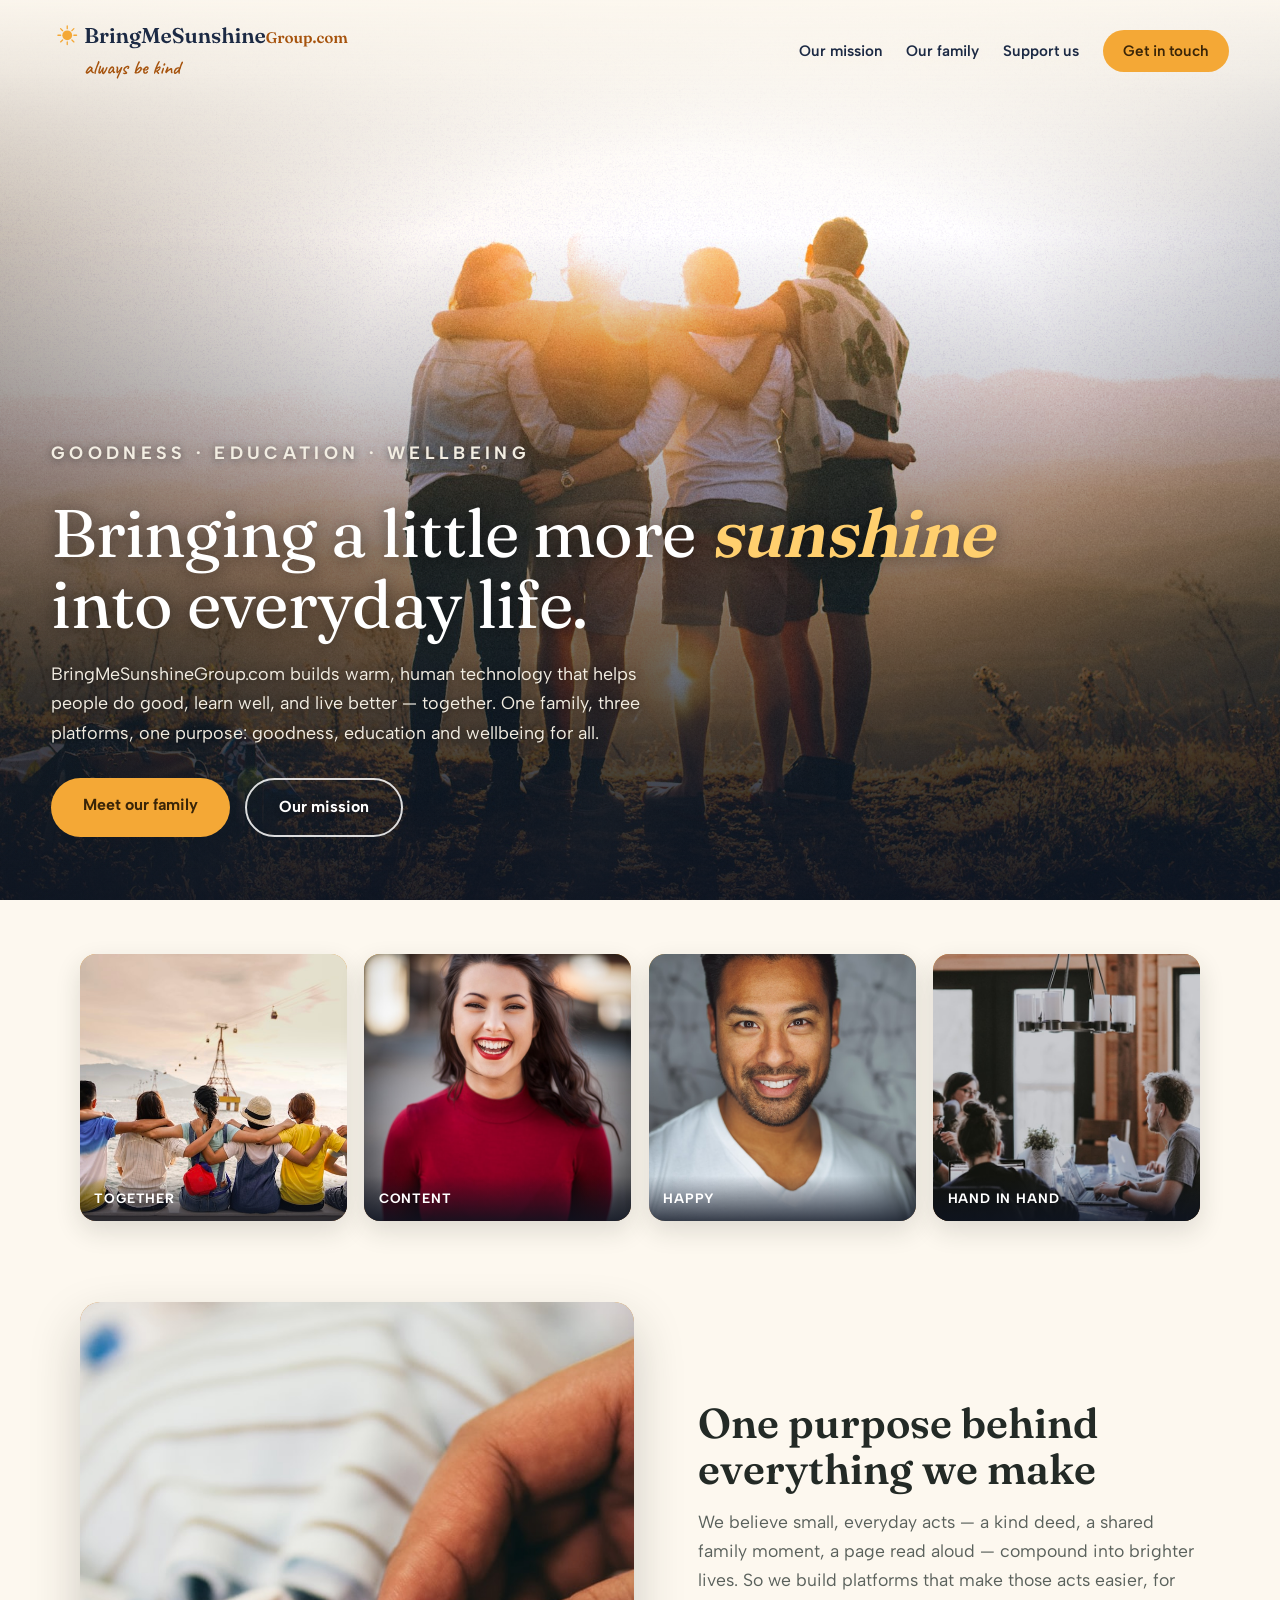
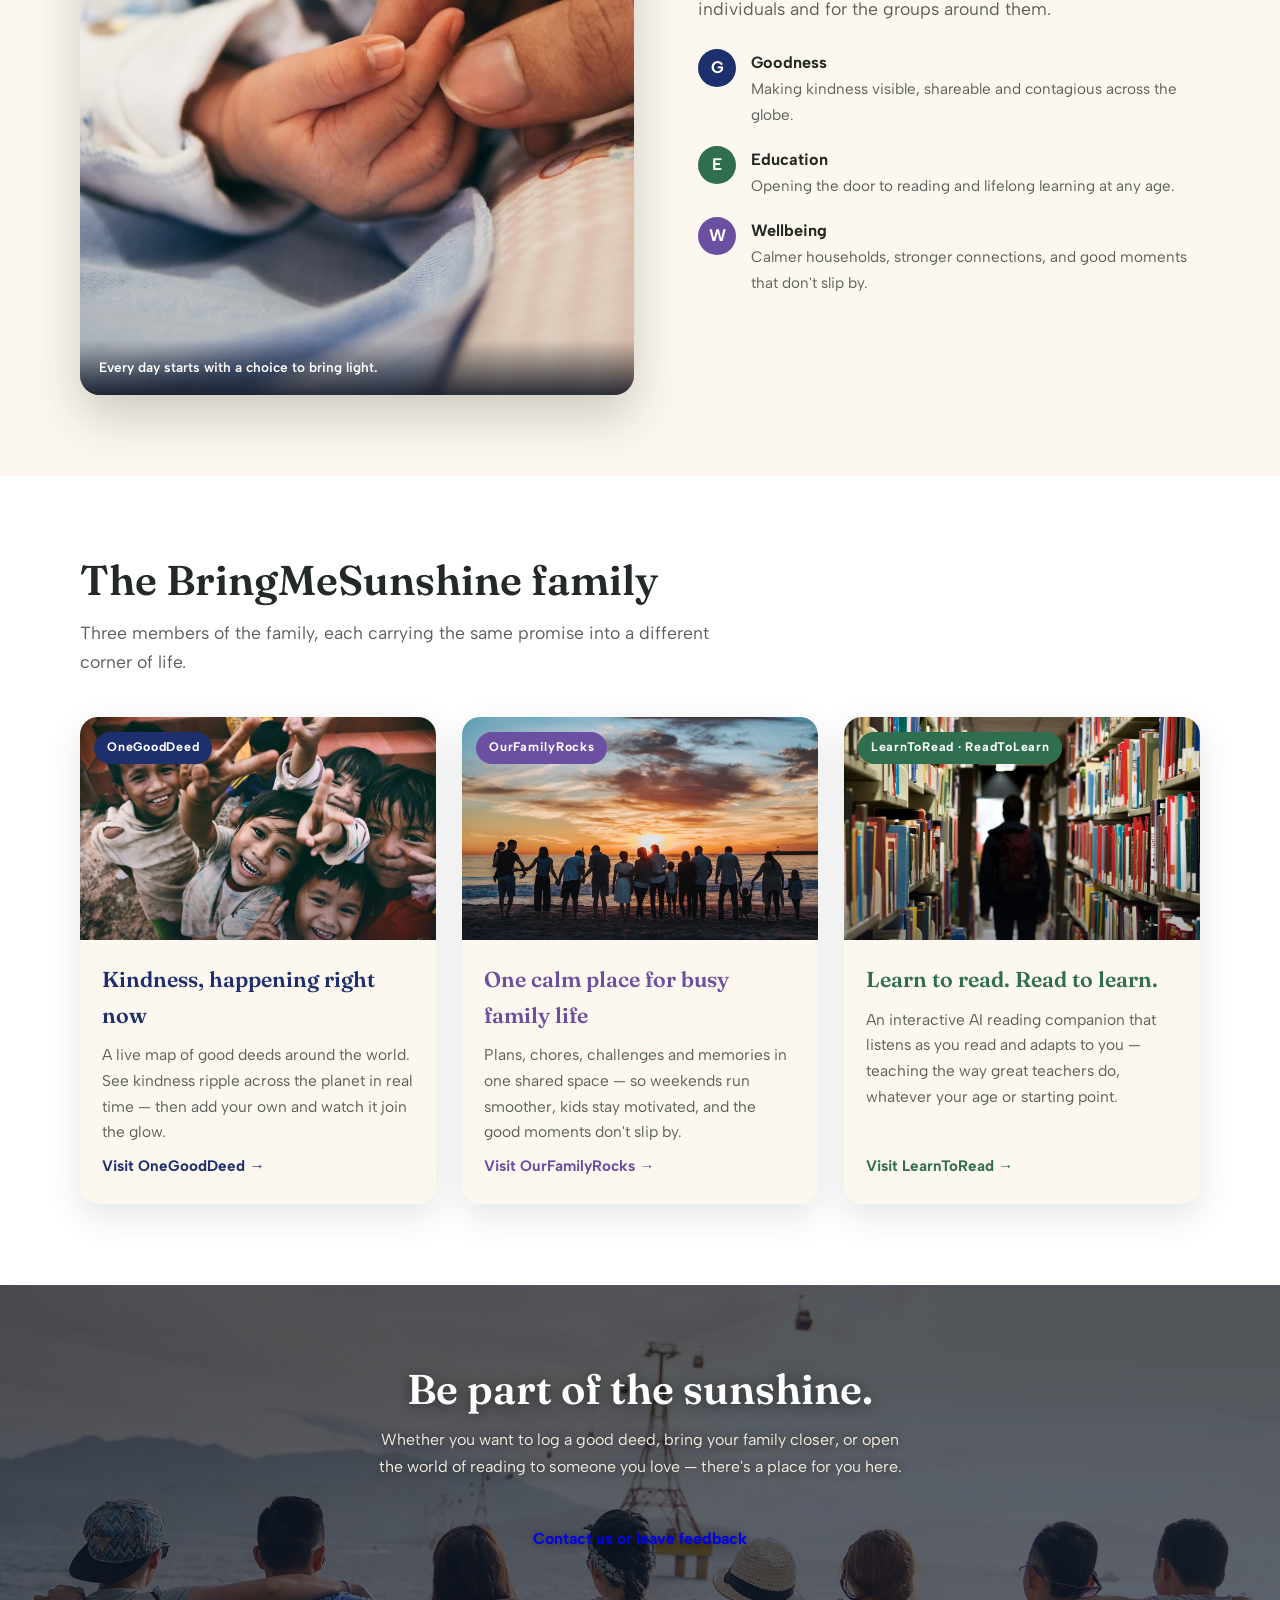
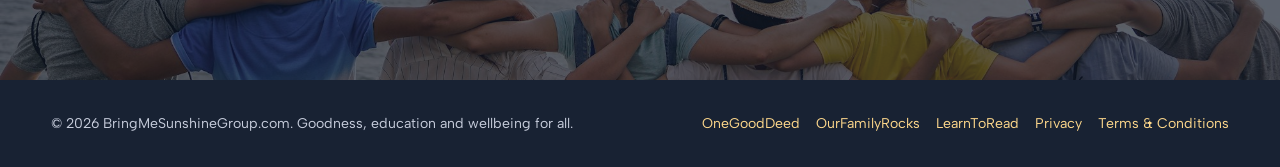
==== commit c29e7204: "feat(web): add independent hosting and durable contact client" ====
--- a/index.html
+++ b/index.html
@@ -241,6 +241,7 @@
 </style>
 <link rel="stylesheet" href="brand/web/bmsg-fonts-v1.2.css">
 <link rel="stylesheet" href="brand/web/bmsg-lockup-v1.2.css">
+<link rel="canonical" href="https://bringmesunshinegroup.com/">
 </head>
 <body>
 
@@ -391,19 +392,7 @@
   <div class="inner">
     <h2>Be part of the sunshine.</h2>
     <p>Whether you want to log a good deed, bring your family closer, or open the world of reading to someone you love — there's a place for you here.</p>
-    <form id="contactForm" class="contact-card" novalidate>
-      <div class="cf-row">
-        <label>Your name<input type="text" id="cfName" name="name" autocomplete="name" required placeholder="Jane Doe"></label>
-        <label>Email<input type="email" id="cfEmail" name="email" autocomplete="email" required placeholder="you@example.com"></label>
-      </div>
-      <div class="cf-row">
-        <label>Phone <span class="cf-opt">(optional)</span><input type="tel" id="cfPhone" name="phone" autocomplete="tel" placeholder="+64 …"></label>
-      </div>
-      <label>Your message<textarea id="cfMsg" name="message" rows="4" required placeholder="Tell us what's on your mind…"></textarea></label>
-      <button type="submit" class="btn btn-sun">Send message</button>
-      <p class="cf-note">Sending opens your email app with everything filled in — or write to us directly at
-      <a href="mailto:info@BringMeSunshineGroup.com">info@BringMeSunshineGroup.com</a>.</p>
-    </form>
+    <p><a class="btn" href="contact.html">Contact us or leave feedback</a></p>
   </div>
 </section>
 
@@ -422,24 +411,7 @@
 });
 </script>
 
-<script>
-(function(){
-  var f=document.getElementById('contactForm'); if(!f) return;
-  f.addEventListener('submit',function(e){
-    e.preventDefault();
-    if(!f.reportValidity()) return;
-    var name=document.getElementById('cfName').value.trim(),
-        email=document.getElementById('cfEmail').value.trim(),
-        phone=document.getElementById('cfPhone').value.trim(),
-        msg=document.getElementById('cfMsg').value.trim();
-    var body='Name: '+name+'\nEmail: '+email+(phone?'\nPhone: '+phone:'')+'\n\n'+msg;
-    location.href='mailto:info@BringMeSunshineGroup.com?subject='+
-      encodeURIComponent('Get in touch — '+name)+'&body='+encodeURIComponent(body);
-    var b=f.querySelector('button'); b.textContent='Opening your email app…';
-    setTimeout(function(){b.textContent='Send message';},4000);
-  });
-})();
-</script>
+
 
 <script>
 (function(){
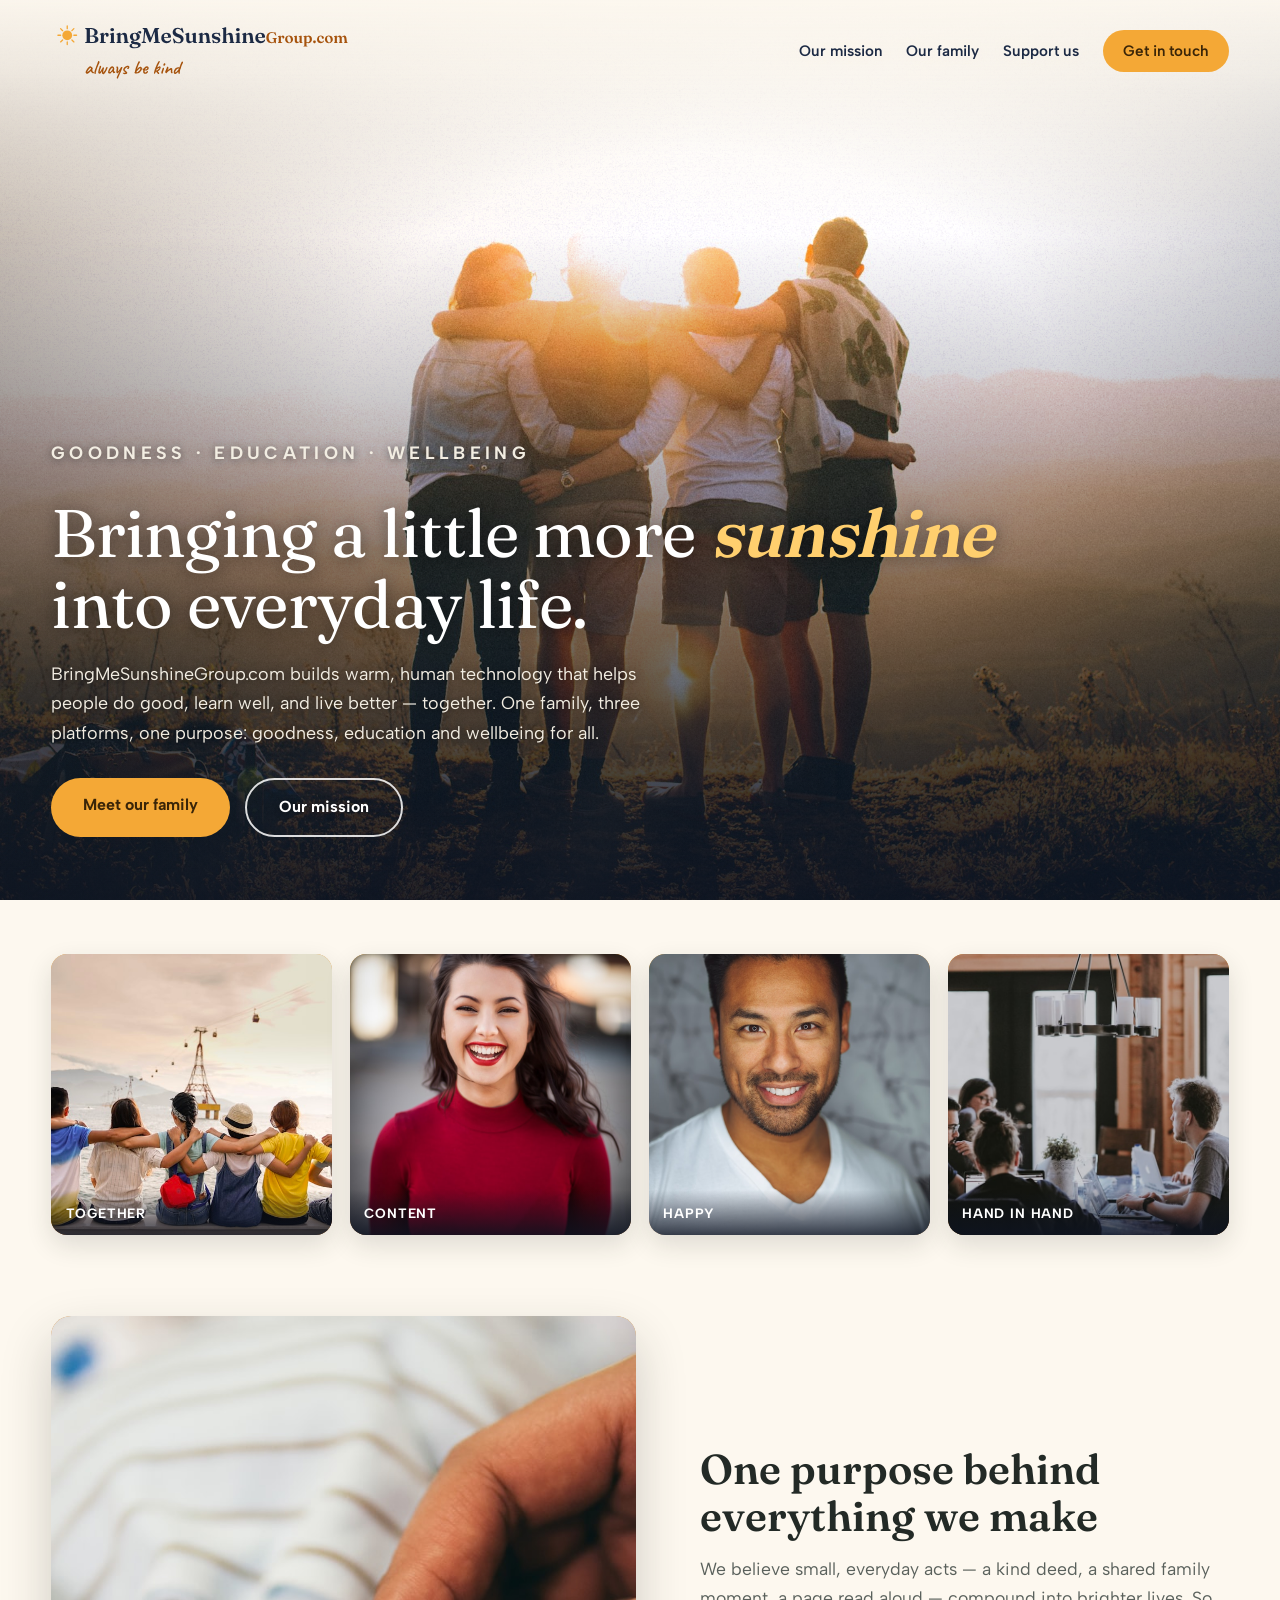
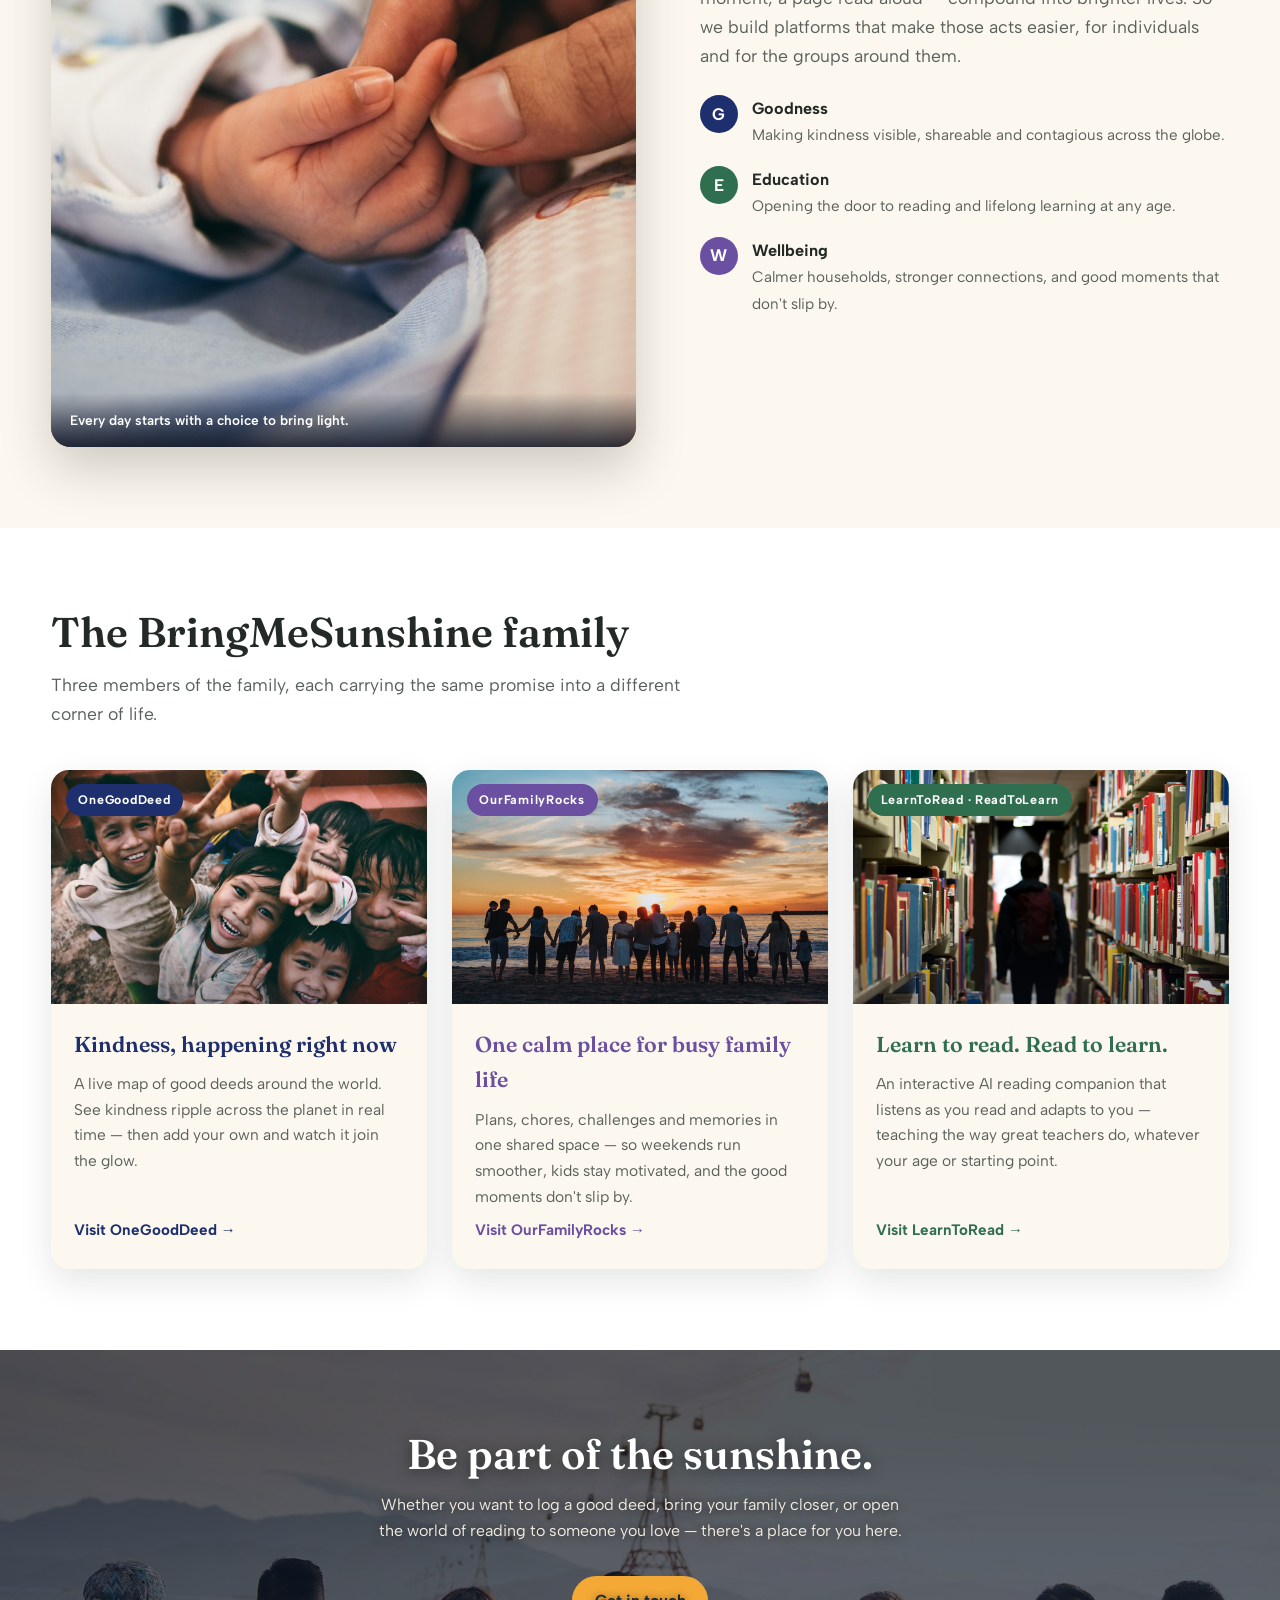
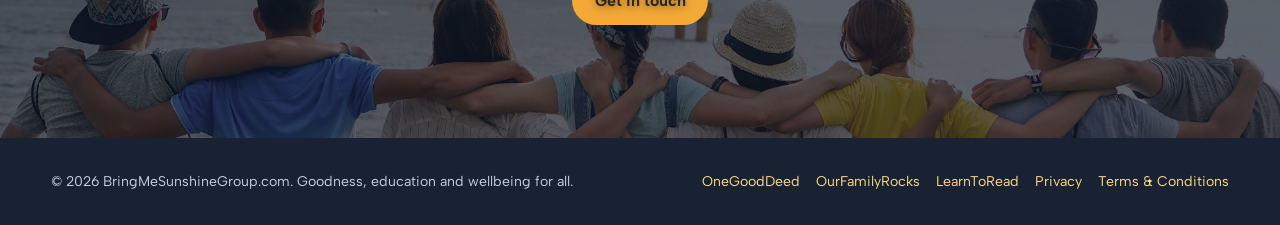
==== commit a3e1554b: "fix(site): align contact and legal layouts with homepage" ====
--- a/index.html
+++ b/index.html
@@ -242,6 +242,7 @@
 <link rel="stylesheet" href="brand/web/bmsg-fonts-v1.2.css">
 <link rel="stylesheet" href="brand/web/bmsg-lockup-v1.2.css">
 <link rel="canonical" href="https://bringmesunshinegroup.com/">
+<link rel="stylesheet" href="site-layout.css">
 </head>
 <body>
 
@@ -392,7 +393,7 @@
   <div class="inner">
     <h2>Be part of the sunshine.</h2>
     <p>Whether you want to log a good deed, bring your family closer, or open the world of reading to someone you love — there's a place for you here.</p>
-    <p><a class="btn" href="contact.html">Contact us or leave feedback</a></p>
+    <p><a class="contact-link" href="contact.html">Get in touch</a></p>
   </div>
 </section>
 
@@ -466,5 +467,6 @@
   });
 })();
 </script>
+<script src="site-layout.js" defer></script>
 </body>
 </html>
--- a/site-layout.css
+++ b/site-layout.css
@@ -0,0 +1,17 @@
+/* Shared presentation additions; each site's existing index.html remains the shell source. */
+:root{--contact-accent:#f4a836;--contact-paper:#fdf8ef;--contact-text:#232a26}
+.contact-link{display:inline-flex;align-items:center;justify-content:center;background:var(--contact-accent);color:var(--contact-text);border-radius:999px;padding:.7rem 1.4rem;font-weight:700;text-decoration:none;min-height:44px}
+.site-subpage{min-width:0;overflow-wrap:anywhere}.site-subpage main{width:100%;min-width:0}.contact-page{margin:0 auto!important;max-width:none!important;display:block!important}.contact-page .banner{padding:clamp(3rem,8vw,5rem) clamp(12px,4vw,40px)}
+.site-subpage [data-environment]{background:#fff0bf;color:#352300;width:100%;padding:.5rem;text-align:center;font-weight:600}
+.product-header{position:relative;width:100%;max-width:68rem;margin:0 auto 2rem;display:flex;flex-direction:column;align-items:center;gap:1.25rem}.product-home{display:flex;flex-direction:column;align-items:center;gap:1rem;color:inherit;text-decoration:none}.product-home h1{font-size:clamp(1.5rem,5vw,2.5rem)}.product-header nav{display:flex;flex-wrap:wrap;align-items:center;justify-content:center;gap:1.5rem}.product-header nav a{color:inherit}.product-header nav .contact-link{color:var(--contact-text)}
+.site-subpage:not(.bmsg) .contact-page{max-width:44rem!important}.site-subpage:not(.bmsg) footer{width:100%;padding-top:2rem}.legal-page{display:block!important;text-align:left;max-width:68rem!important;margin:2rem auto!important;padding:clamp(12px,4vw,40px);background:var(--contact-paper);color:var(--contact-text);border-radius:1rem;line-height:1.7}.legal-page h1,.legal-page h2{color:inherit}.legal-page h2{font-size:1.6rem;margin:2rem 0 1rem}.legal-page p,.legal-page ul,.legal-page ol{margin:1rem 0}.legal-page li{margin-left:1.5rem}.legal-page a{color:inherit;text-decoration:underline}.legal-page .notice{border:1px solid currentColor;border-radius:.75rem;padding:1rem;margin-bottom:2rem}.legal-page .table-scroll{max-width:100%;overflow-x:auto}.legal-page table{border-collapse:collapse;width:100%;font-size:.9rem}.legal-page th,.legal-page td{border:1px solid #87929c;padding:.65rem;text-align:left;vertical-align:top;overflow-wrap:anywhere}
+.bmsg.site-subpage header{position:relative}.bmsg.site-subpage footer{width:100%}.bmsg.site-subpage .legal-page{width:calc(100% - 2rem)}
+[data-delivery-confirmation]{max-width:44rem;margin:2rem auto;padding:2rem;border-radius:1rem;background:var(--contact-paper);color:var(--contact-text);text-align:left}[data-delivery-confirmation] h2,[data-delivery-confirmation] p{color:inherit!important;text-shadow:none!important;margin-bottom:1rem!important}
+@media(max-width:560px){.product-header nav{gap:.7rem}.legal-page{padding:1rem}.product-home .logo{max-width:100%}}
+
+
+body{overflow-wrap:anywhere}main,header,footer,section,.inner{min-width:0;max-width:100%}a,button{max-width:100%}img,svg{max-width:100%}
+header{flex-wrap:wrap}header nav{flex-wrap:wrap}.hero-copy{width:100%;min-width:0}.mission .inner>*{min-width:0}.family-grid{grid-template-columns:repeat(auto-fit,minmax(min(290px,100%),1fr))}.strip-grid{min-width:0}.strip-grid>*{min-width:0}.btn,.nav-cta,.contact-link{white-space:normal;text-align:center}.inner{width:100%}
+@media(max-width:640px){header .logo{flex-shrink:1;max-width:calc(100% - 60px)}header nav{min-width:0;max-width:calc(100vw - 2.4rem)}}
+
+body.site-subpage{height:auto}
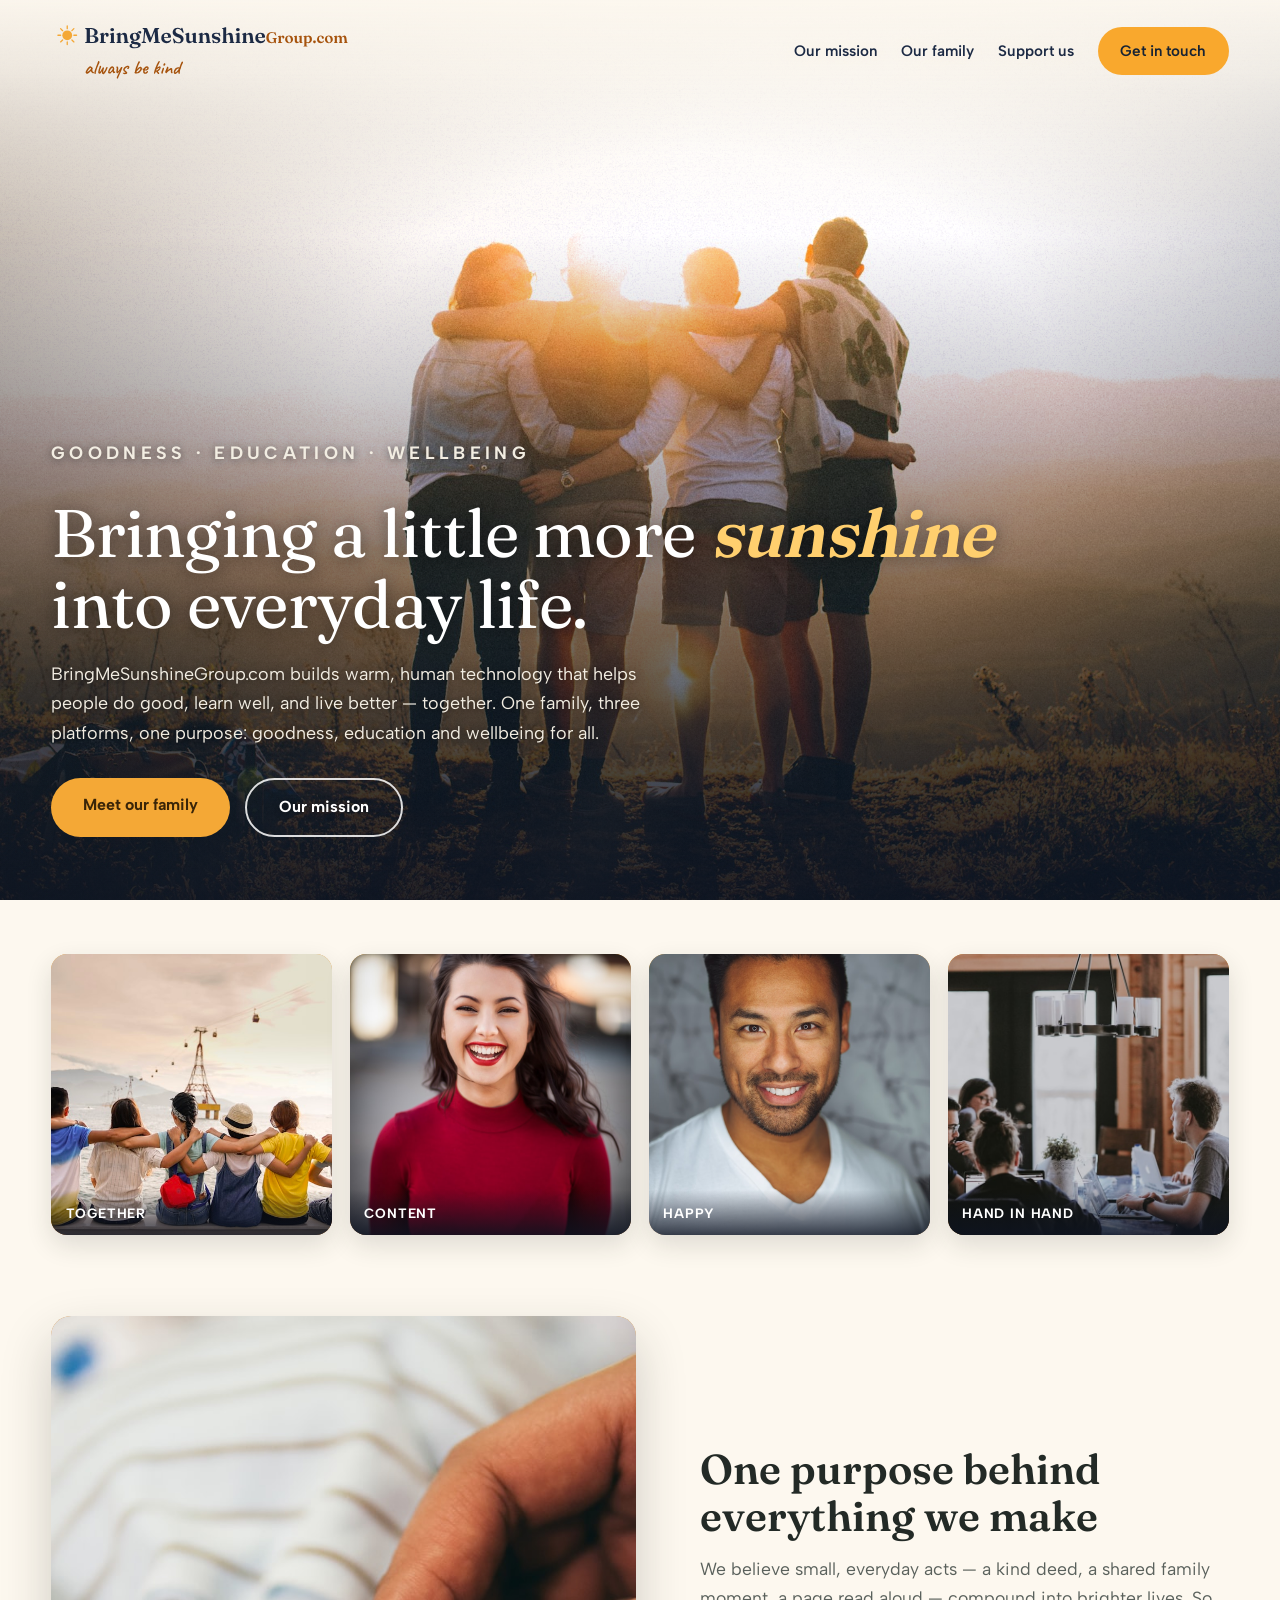
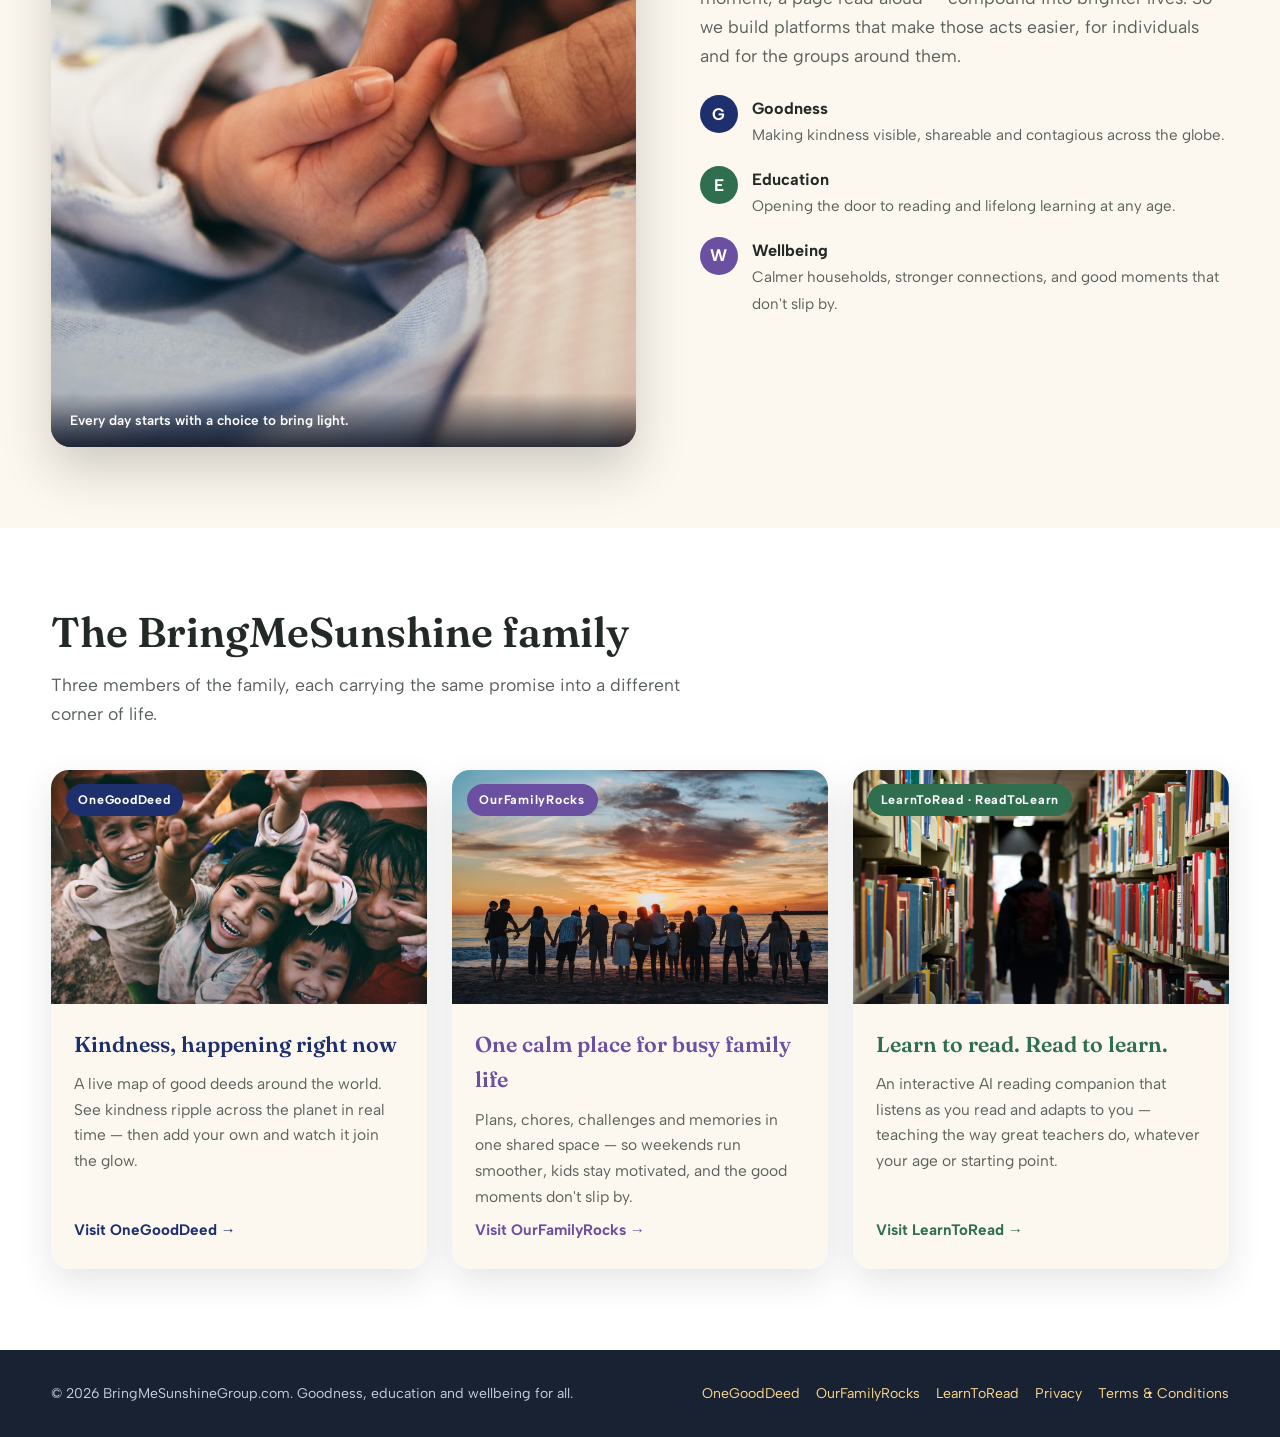
==== commit cac50681: "fix(site): simplify contact navigation and legal spacing" ====
--- a/index.html
+++ b/index.html
@@ -252,7 +252,7 @@
     <a href="#mission">Our mission</a>
     <a href="#family">Our family</a>
     <a href="donate.html" class="nav-plain">Support us</a>
-    <a class="nav-cta" href="#connect">Get in touch</a>
+    <a class="nav-cta contact-link" href="contact.html">Get in touch</a>
   </nav>
   <button class="burger" id="burgerBtn" type="button" aria-label="Menu" aria-expanded="false" aria-controls="primaryNav">
     <span></span><span></span><span></span>
@@ -383,19 +383,7 @@
   </div>
 </section>
 
-<!-- ============ CTA BANNER ============ -->
-<section class="banner" id="connect">
-  <img class="banner-img"
-       data-srcs="images/connect.jpg|https://images.unsplash.com/photo-1529156069898-49953e39b3ac?auto=format&fit=crop&w=2000&q=80"
-       alt="Three friends laughing together outdoors"
-       onerror="this.remove()">
-  <div class="banner-scrim" aria-hidden="true"></div>
-  <div class="inner">
-    <h2>Be part of the sunshine.</h2>
-    <p>Whether you want to log a good deed, bring your family closer, or open the world of reading to someone you love — there's a place for you here.</p>
-    <p><a class="contact-link" href="contact.html">Get in touch</a></p>
-  </div>
-</section>
+
 
 <footer>
   <span>© 2026 BringMeSunshineGroup.com. Goodness, education and wellbeing for all.</span>
--- a/site-layout.css
+++ b/site-layout.css
@@ -15,3 +15,21 @@
 @media(max-width:640px){header .logo{flex-shrink:1;max-width:calc(100% - 60px)}header nav{min-width:0;max-width:calc(100vw - 2.4rem)}}
 
 body.site-subpage{height:auto}
+
+/* Contact navigation and compact, consistent policy typography. */
+a.contact-link{background:#f9a82d;color:#172333!important;border-radius:999px;padding:.7rem 1.4rem;font-weight:600;text-decoration:none}
+.legal-page section{padding:0;margin:1.25rem 0;min-height:0;background:transparent}
+.legal-page h1,.legal-page h2,.legal-page h3,.legal-page h4{font-family:inherit;font-weight:700;line-height:1.25;text-shadow:none;letter-spacing:normal}
+.legal-page h1{font-size:2.25rem;margin:1rem 0 1.25rem}
+.legal-page h2{font-size:1.5rem;margin:1.25rem 0 .65rem}
+.legal-page h3{font-size:1.2rem;margin:1rem 0 .5rem}
+.legal-page h4{font-size:1rem;margin:1rem 0 .5rem}
+.legal-page p,.legal-page ul,.legal-page ol{margin:.65rem 0}
+.legal-page .notice{margin-bottom:1rem}
+
+.bmsg.contact-view{background:linear-gradient(to bottom,rgba(253,248,239,.88),rgba(253,248,239,.68) 80px,rgba(16,24,40,.68) 140px),url('images/connect.jpg') center top/cover no-repeat}
+.bmsg.contact-view header{background:transparent;box-shadow:none;backdrop-filter:none}
+.bmsg.contact-view .banner{background:transparent;padding-top:2rem}
+.bmsg.contact-view .banner-img,.bmsg.contact-view .banner-scrim{display:none}
+.bmsg.contact-view [data-contact-form]{background:#fdf8ef;color:#232a26}
+.bmsg.contact-view [data-contact-form] button{background:#f9a82d;color:#172333}
